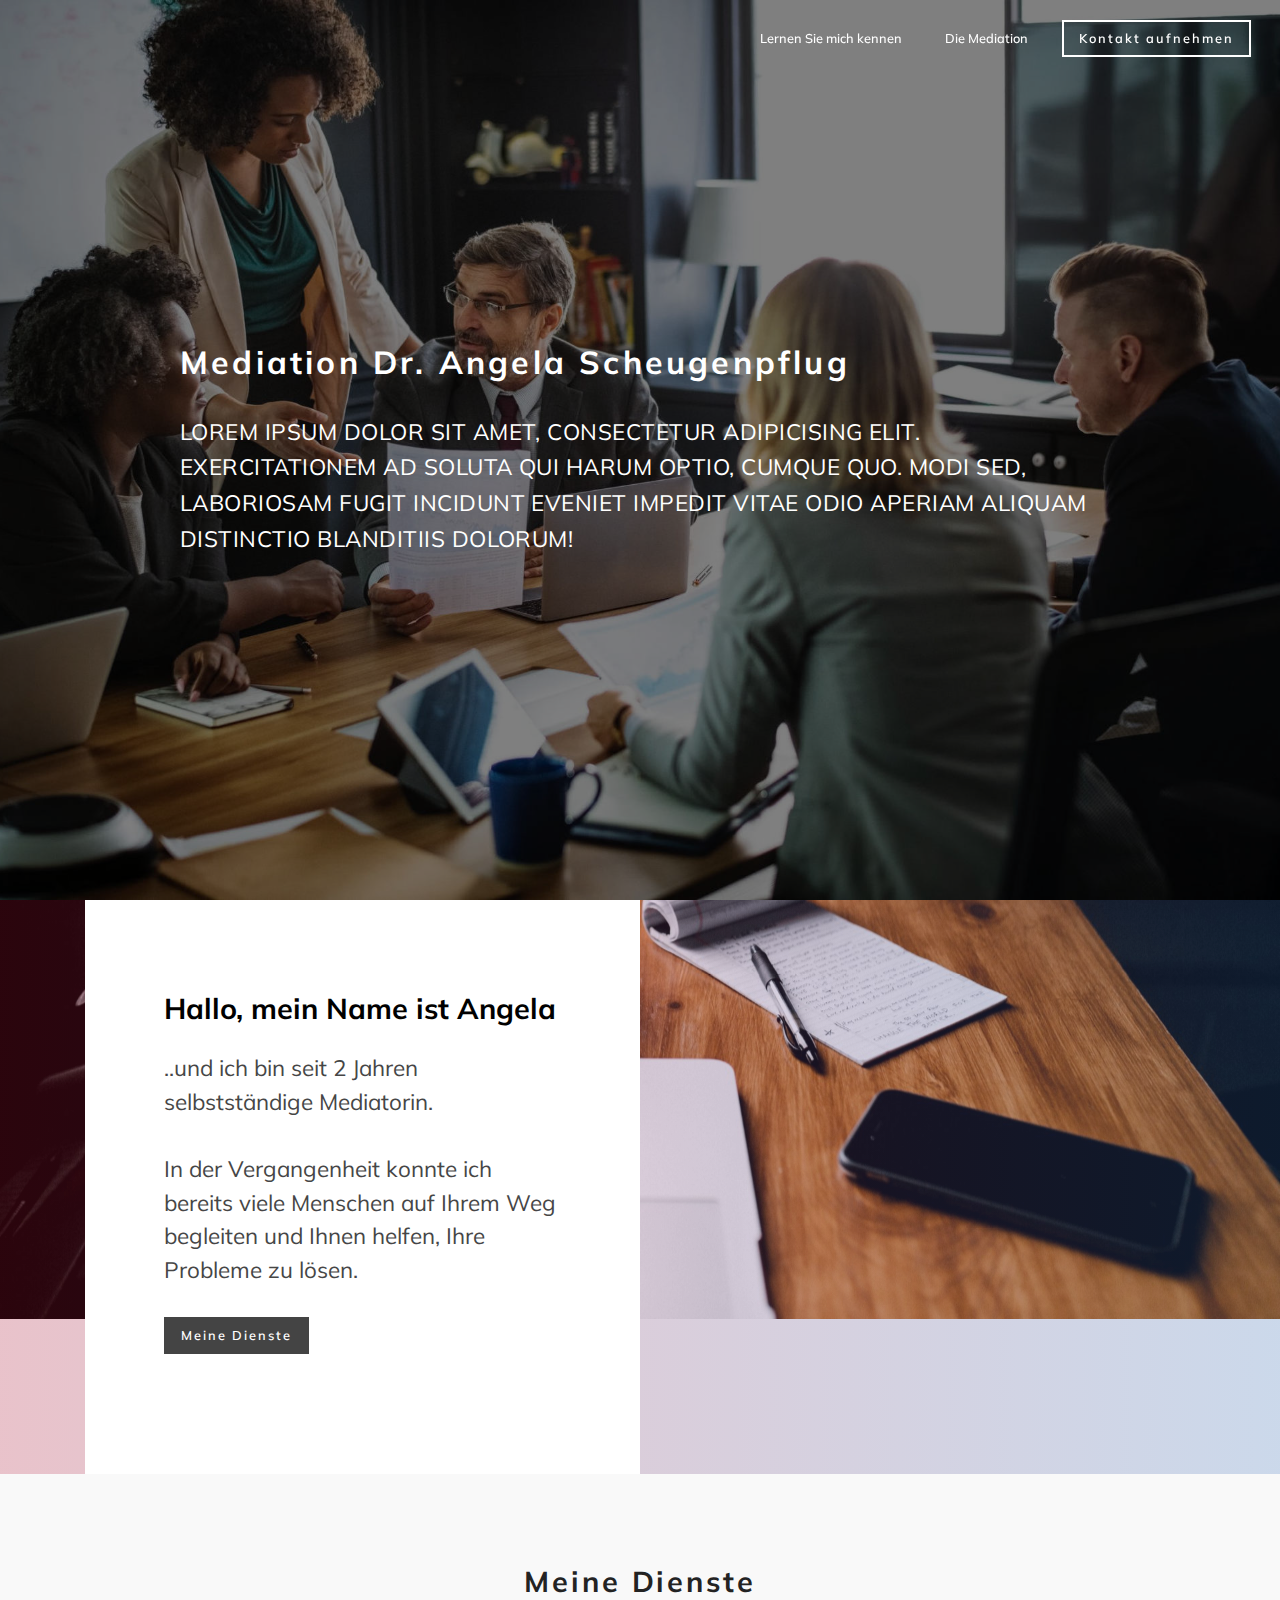
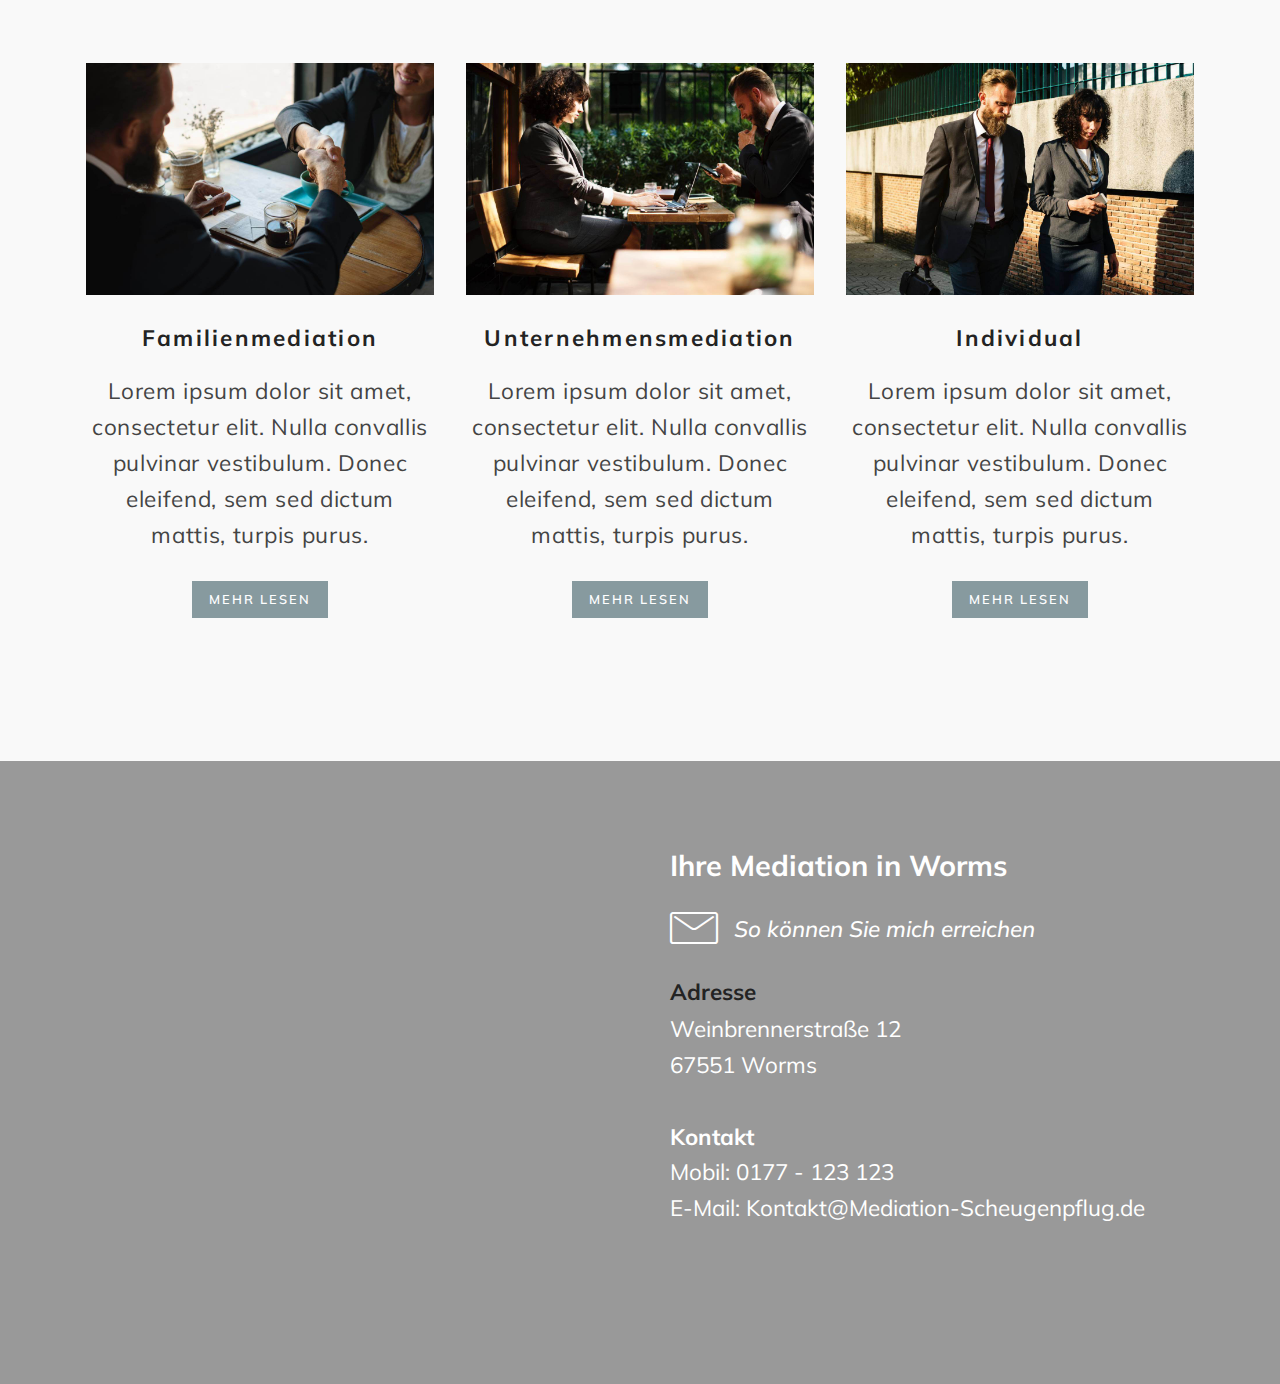
==== index.html @ c0fac99f "create github pages" ====
<!DOCTYPE html>
<html >
<head>
  <!-- Site made with Mobirise Website Builder v4.7.6, https://mobirise.com -->
  <meta charset="UTF-8">
  <meta http-equiv="X-UA-Compatible" content="IE=edge">
  <meta name="generator" content="Mobirise v4.7.6, mobirise.com">
  <meta name="viewport" content="width=device-width, initial-scale=1, minimum-scale=1">
  <link rel="shortcut icon" href="assets/images/logo3.png" type="image/x-icon">
  <meta name="description" content="">
  <title>Home</title>
  <link rel="stylesheet" href="assets/web/assets/mobirise-icons/mobirise-icons.css">
  <link rel="stylesheet" href="assets/tether/tether.min.css">
  <link rel="stylesheet" href="assets/bootstrap/css/bootstrap.min.css">
  <link rel="stylesheet" href="assets/bootstrap/css/bootstrap-grid.min.css">
  <link rel="stylesheet" href="assets/bootstrap/css/bootstrap-reboot.min.css">
  <link rel="stylesheet" href="assets/dropdown/css/style.css">
  <link rel="stylesheet" href="assets/theme/css/style.css">
  <link rel="stylesheet" href="assets/mobirise/css/mbr-additional.css" type="text/css">
  
  
  
</head>
<body>
  <section class="menu cid-rqho1bOMmb" once="menu" id="menu3-5">

    

    <nav class="navbar navbar-dropdown navbar-fixed-top navbar-expand-lg">
        <div class="navbar-brand">
            
            
        </div>
        <button class="navbar-toggler" type="button" data-toggle="collapse" data-target="#navbarSupportedContent" aria-controls="navbarNavAltMarkup" aria-expanded="false" aria-label="Toggle navigation">
            <div class="hamburger">
                <span></span>
                <span></span>
                <span></span>
                <span></span>
            </div>
        </button>
      <div class="collapse navbar-collapse" id="navbarSupportedContent">
            <ul class="navbar-nav nav-dropdown navbar-nav-top-padding" data-app-modern-menu="true"><li class="nav-item">
                    <a class="nav-link link text-white display-4" href="https://mobirise.com">Lernen Sie mich kennen</a>
                </li>
                <li class="nav-item">
                    <a class="nav-link link text-white display-4" href="https://mobirise.com">Die Mediation</a>
                </li></ul>
            
            <div class="navbar-buttons mbr-section-btn"><a class="btn btn-md btn-white-outline display-4" href="https://mobirise.com">Kontakt aufnehmen</a></div>
      </div>
    </nav>
</section>

<section class="header4 cid-rqhodwtAsy mbr-fullscreen" id="header4-6">

    

    <div class="mbr-overlay" style="opacity: 0.5; background-color: rgb(0, 0, 0);">
    </div>

    <div class="container align-center">
        <div class="row justify-content-md-center">
            <div class="mbr-white col-md-10">
                
                
                <h1 class="mbr-section-title align-center mbr-white my-4 mbr-bold mbr-fonts-style display-5">Mediation Dr. Angela Scheugenpflug</h1>
                <p class="mbr-text align-center py-2 mbr-fonts-style display-7">
                        LOREM IPSUM DOLOR SIT AMET, CONSECTETUR ADIPICISING ELIT. EXERCITATIONEM AD SOLUTA QUI HARUM OPTIO, CUMQUE QUO. MODI SED, LABORIOSAM FUGIT INCIDUNT EVENIET IMPEDIT VITAE ODIO APERIAM ALIQUAM DISTINCTIO BLANDITIIS DOLORUM!
                </p>
                
            </div>
        </div>
    </div>
    
</section>

<section class="features11 cid-rqhz1Xwiva mbr-parallax-background" id="features11-k">

    

    <div class="mbr-overlay" style="opacity: 0.2;">
    </div>

    <div class="container">
        <div class="text-content">
            <div class="media-container-row ">
                <div class="col-md-12 mb-4">
                    
                    <h3 class="mbr-section-subtitle mbr-fonts-style mb-4 display-2"><strong>
                        Hallo, mein Name ist Angela</strong></h3>
                    <p class="mb-4 mbr-fonts-style display-7">..und ich bin seit 2 Jahren selbstständige Mediatorin. <br><br>In der Vergangenheit konnte ich bereits viele Menschen auf Ihrem Weg begleiten und Ihnen helfen, Ihre Probleme zu lösen.</p>
                    <div class="mbr-section-btn"><a class="btn btn-md btn-primary btn-bgr display-4" href="https://mobirise.com">Meine Dienste</a></div>
                </div>
            </div>
        </div>
    </div>
</section>

<section class="features3 cid-rqisFof0Mt" id="features3-r">

    

    
    <div class="container">
        <h2 class="mbr-section-title pb-3 mbr-bold mbr-fonts-style align-center display-2">
            Meine Dienste</h2>
        <div class="row row-content justify-content-center">
            <div class="card p-3 col-12 col-md-6 col-lg-4">
                <div class="card-wrapper">
                    <div class="card-img">
                        <img src="assets/images/01.jpg" title="">
                    </div>
                    <div class="card-box">
                        <h4 class="card-title mbr-fonts-style mbr-bold display-7">
                            Familienmediation</h4>
                        <p class="mbr-text mbr-fonts-style display-7">
                            Lorem ipsum dolor sit amet, consectetur elit. Nulla convallis pulvinar vestibulum. Donec eleifend, sem sed dictum mattis, turpis purus. 
                        </p>
                          
                    </div>
                    <div class="mbr-section-btn">
                         <a href="https://mobirise.com" class="btn btn-warning display-4">MEHR LESEN</a>
                    </div>  
                </div>
            </div>
        
            <div class="card p-3 col-12 col-md-6 col-lg-4">
                <div class="card-wrapper">
                    <div class="card-img">
                        <img src="assets/images/02.jpg" title="">
                    </div>
                    <div class="card-box">
                        <h4 class="card-title mbr-fonts-style mbr-bold display-7">
                           Unternehmensmediation</h4>
                        <p class="mbr-text mbr-fonts-style display-7">
                            Lorem ipsum dolor sit amet, consectetur elit. Nulla convallis pulvinar vestibulum. Donec eleifend, sem sed dictum mattis, turpis purus.
                        </p>
                    </div>
                    <div class="mbr-section-btn">
                         <a href="https://mobirise.com" class="btn btn-warning display-4">MEHR LESEN</a>
                    </div>  
                </div>
            </div>
        
            <div class="card p-3 col-12 col-md-6 col-lg-4">
                <div class="card-wrapper">
                    <div class="card-img">
                        <img src="assets/images/03.jpg" title="">
                    </div>
                    <div class="card-box">
                        <h4 class="card-title mbr-fonts-style mbr-bold display-7">Individual</h4>
                        <p class="mbr-text mbr-fonts-style display-7">
                            Lorem ipsum dolor sit amet, consectetur elit. Nulla convallis pulvinar vestibulum. Donec eleifend, sem sed dictum mattis, turpis purus.
                        </p>
                          
                    </div>
                    <div class="mbr-section-btn">
                        <a href="https://mobirise.com" class="btn btn-warning display-4">MEHR LESEN</a>
                    </div>  
                </div>
            </div>
        
            
            
        
            
        </div>
    </div>
</section>

<section class="mbr-section form4 cid-rqhogeJaZD mbr-parallax-background" id="form4-7">

    

    <div class="mbr-overlay" style="opacity: 0.5; background-color: rgb(68, 68, 68);">
    </div>
    <div class="container">
        <div class="row">
            <div class="col-md-6">
                <div class="google-map"><iframe frameborder="0" style="border:0" src="https://www.google.com/maps/embed/v1/place?key=AIzaSyA0Dx_boXQiwvdz8sJHoYeZNVTdoWONYkU&amp;q=place_id:ChIJURsWJrYulkcRidh7ITtZvwE" allowfullscreen=""></iframe></div>
            </div>
            <div class="col-md-6">
                <h2 class="pb-3 align-left mbr-fonts-style display-2"><strong>
                    Ihre Mediation in Worms</strong></h2>
                <div>
                    <div class="icon-block pb-3">
                        <span class="icon-block__icon">
                            <span class="mbr-iconfont mbri-letter" style="color: rgb(255, 255, 255);"></span>
                        </span>
                        <h4 class="icon-block__title align-left mbr-fonts-style display-7">
                            So können Sie mich erreichen</h4>
                    </div>
                    <div class="icon-contacts pb-3">
                        <h5 class="align-left mbr-fonts-style display-7"><strong>Adresse</strong></h5>
                        <p class="mbr-text align-left mbr-fonts-style display-7">Weinbrennerstraße 12<br>67551 Worms<br><br><font color="#ffffff"><strong>Kontakt</strong></font><br>Mobil: 0177 - 123 123<br>E-Mail: Kontakt@Mediation-Scheugenpflug.de<br><br></p>
                    </div>
                </div>
                
            </div>
        </div>
    </div>
</section>


  <script src="assets/web/assets/jquery/jquery.min.js"></script>
  <script src="assets/popper/popper.min.js"></script>
  <script src="assets/tether/tether.min.js"></script>
  <script src="assets/bootstrap/js/bootstrap.min.js"></script>
  <script src="assets/smoothscroll/smooth-scroll.js"></script>
  <script src="assets/dropdown/js/script.min.js"></script>
  <script src="assets/touchswipe/jquery.touch-swipe.min.js"></script>
  <script src="assets/playervimeo/vimeo_player.js"></script>
  <script src="assets/parallax/jarallax.min.js"></script>
  <script src="assets/theme/js/script.js"></script>
  <script src="assets/formoid/formoid.min.js"></script>
  
  
</body>
</html>
---- assets/web/assets/mobirise-icons/mobirise-icons.css ----
@font-face {
  font-family: 'MobiriseIcons';
  src:  url('mobirise-icons.eot?spat4u');
  src:  url('mobirise-icons.eot?spat4u#iefix') format('embedded-opentype'),
    url('mobirise-icons.ttf?spat4u') format('truetype'),
    url('mobirise-icons.woff?spat4u') format('woff'),
    url('mobirise-icons.svg?spat4u#MobiriseIcons') format('svg');
  font-weight: normal;
  font-style: normal;
}

[class^="mbri-"], [class*=" mbri-"] {
  /* use !important to prevent issues with browser extensions that change fonts */
  font-family: MobiriseIcons !important;
  speak: none;
  font-style: normal;
  font-weight: normal;
  font-variant: normal;
  text-transform: none;
  line-height: 1;

  /* Better Font Rendering =========== */
  -webkit-font-smoothing: antialiased;
  -moz-osx-font-smoothing: grayscale;
}

.mbri-add-submenu:before {
  content: "\e900";
}
.mbri-alert:before {
  content: "\e901";
}
.mbri-align-center:before {
  content: "\e902";
}
.mbri-align-justify:before {
  content: "\e903";
}
.mbri-align-left:before {
  content: "\e904";
}
.mbri-align-right:before {
  content: "\e905";
}
.mbri-android:before {
  content: "\e906";
}
.mbri-apple:before {
  content: "\e907";
}
.mbri-arrow-down:before {
  content: "\e908";
}
.mbri-arrow-next:before {
  content: "\e909";
}
.mbri-arrow-prev:before {
  content: "\e90a";
}
.mbri-arrow-up:before {
  content: "\e90b";
}
.mbri-bold:before {
  content: "\e90c";
}
.mbri-bookmark:before {
  content: "\e90d";
}
.mbri-bootstrap:before {
  content: "\e90e";
}
.mbri-briefcase:before {
  content: "\e90f";
}
.mbri-browse:before {
  content: "\e910";
}
.mbri-bulleted-list:before {
  content: "\e911";
}
.mbri-calendar:before {
  content: "\e912";
}
.mbri-camera:before {
  content: "\e913";
}
.mbri-cart-add:before {
  content: "\e914";
}
.mbri-cart-full:before {
  content: "\e915";
}
.mbri-cash:before {
  content: "\e916";
}
.mbri-change-style:before {
  content: "\e917";
}
.mbri-chat:before {
  content: "\e918";
}
.mbri-clock:before {
  content: "\e919";
}
.mbri-close:before {
  content: "\e91a";
}
.mbri-cloud:before {
  content: "\e91b";
}
.mbri-code:before {
  content: "\e91c";
}
.mbri-contact-form:before {
  content: "\e91d";
}
.mbri-credit-card:before {
  content: "\e91e";
}
.mbri-cursor-click:before {
  content: "\e91f";
}
.mbri-cust-feedback:before {
  content: "\e920";
}
.mbri-database:before {
  content: "\e921";
}
.mbri-delivery:before {
  content: "\e922";
}
.mbri-desktop:before {
  content: "\e923";
}
.mbri-devices:before {
  content: "\e924";
}
.mbri-down:before {
  content: "\e925";
}
.mbri-download:before {
  content: "\e989";
}
.mbri-drag-n-drop:before {
  content: "\e927";
}
.mbri-drag-n-drop2:before {
  content: "\e928";
}
.mbri-edit:before {
  content: "\e929";
}
.mbri-edit2:before {
  content: "\e92a";
}
.mbri-error:before {
  content: "\e92b";
}
.mbri-extension:before {
  content: "\e92c";
}
.mbri-features:before {
  content: "\e92d";
}
.mbri-file:before {
  content: "\e92e";
}
.mbri-flag:before {
  content: "\e92f";
}
.mbri-folder:before {
  content: "\e930";
}
.mbri-gift:before {
  content: "\e931";
}
.mbri-github:before {
  content: "\e932";
}
.mbri-globe:before {
  content: "\e933";
}
.mbri-globe-2:before {
  content: "\e934";
}
.mbri-growing-chart:before {
  content: "\e935";
}
.mbri-hearth:before {
  content: "\e936";
}
.mbri-help:before {
  content: "\e937";
}
.mbri-home:before {
  content: "\e938";
}
.mbri-hot-cup:before {
  content: "\e939";
}
.mbri-idea:before {
  content: "\e93a";
}
.mbri-image-gallery:before {
  content: "\e93b";
}
.mbri-image-slider:before {
  content: "\e93c";
}
.mbri-info:before {
  content: "\e93d";
}
.mbri-italic:before {
  content: "\e93e";
}
.mbri-key:before {
  content: "\e93f";
}
.mbri-laptop:before {
  content: "\e940";
}
.mbri-layers:before {
  content: "\e941";
}
.mbri-left-right:before {
  content: "\e942";
}
.mbri-left:before {
  content: "\e943";
}
.mbri-letter:before {
  content: "\e944";
}
.mbri-like:before {
  content: "\e945";
}
.mbri-link:before {
  content: "\e946";
}
.mbri-lock:before {
  content: "\e947";
}
.mbri-login:before {
  content: "\e948";
}
.mbri-logout:before {
  content: "\e949";
}
.mbri-magic-stick:before {
  content: "\e94a";
}
.mbri-map-pin:before {
  content: "\e94b";
}
.mbri-menu:before {
  content: "\e94c";
}
.mbri-mobile:before {
  content: "\e94d";
}
.mbri-mobile2:before {
  content: "\e94e";
}
.mbri-mobirise:before {
  content: "\e94f";
}
.mbri-more-horizontal:before {
  content: "\e950";
}
.mbri-more-vertical:before {
  content: "\e951";
}
.mbri-music:before {
  content: "\e952";
}
.mbri-new-file:before {
  content: "\e953";
}
.mbri-numbered-list:before {
  content: "\e954";
}
.mbri-opened-folder:before {
  content: "\e955";
}
.mbri-pages:before {
  content: "\e956";
}
.mbri-paper-plane:before {
  content: "\e957";
}
.mbri-paperclip:before {
  content: "\e958";
}
.mbri-photo:before {
  content: "\e959";
}
.mbri-photos:before {
  content: "\e95a";
}
.mbri-pin:before {
  content: "\e95b";
}
.mbri-play:before {
  content: "\e95c";
}
.mbri-plus:before {
  content: "\e95d";
}
.mbri-preview:before {
  content: "\e95e";
}
.mbri-print:before {
  content: "\e95f";
}
.mbri-protect:before {
  content: "\e960";
}
.mbri-question:before {
  content: "\e961";
}
.mbri-quote-left:before {
  content: "\e962";
}
.mbri-quote-right:before {
  content: "\e963";
}
.mbri-refresh:before {
  content: "\e964";
}
.mbri-responsive:before {
  content: "\e965";
}
.mbri-right:before {
  content: "\e966";
}
.mbri-rocket:before {
  content: "\e967";
}
.mbri-sad-face:before {
  content: "\e968";
}
.mbri-sale:before {
  content: "\e969";
}
.mbri-save:before {
  content: "\e96a";
}
.mbri-search:before {
  content: "\e96b";
}
.mbri-setting:before {
  content: "\e96c";
}
.mbri-setting2:before {
  content: "\e96d";
}
.mbri-setting3:before {
  content: "\e96e";
}
.mbri-share:before {
  content: "\e96f";
}
.mbri-shopping-bag:before {
  content: "\e970";
}
.mbri-shopping-basket:before {
  content: "\e971";
}
.mbri-shopping-cart:before {
  content: "\e972";
}
.mbri-sites:before {
  content: "\e973";
}
.mbri-smile-face:before {
  content: "\e974";
}
.mbri-speed:before {
  content: "\e975";
}
.mbri-star:before {
  content: "\e976";
}
.mbri-success:before {
  content: "\e977";
}
.mbri-sun:before {
  content: "\e978";
}
.mbri-sun2:before {
  content: "\e979";
}
.mbri-tablet:before {
  content: "\e97a";
}
.mbri-tablet-vertical:before {
  content: "\e97b";
}
.mbri-target:before {
  content: "\e97c";
}
.mbri-timer:before {
  content: "\e97d";
}
.mbri-to-ftp:before {
  content: "\e97e";
}
.mbri-to-local-drive:before {
  content: "\e97f";
}
.mbri-touch-swipe:before {
  content: "\e980";
}
.mbri-touch:before {
  content: "\e981";
}
.mbri-trash:before {
  content: "\e982";
}
.mbri-underline:before {
  content: "\e983";
}
.mbri-unlink:before {
  content: "\e984";
}
.mbri-unlock:before {
  content: "\e985";
}
.mbri-up-down:before {
  content: "\e986";
}
.mbri-up:before {
  content: "\e987";
}
.mbri-update:before {
  content: "\e988";
}
.mbri-upload:before {
 content: "\e926"; 
}
.mbri-user:before {
  content: "\e98a";
}
.mbri-user2:before {
  content: "\e98b";
}
.mbri-users:before {
  content: "\e98c";
}
.mbri-video:before {
  content: "\e98d";
}
.mbri-video-play:before {
  content: "\e98e";
}
.mbri-watch:before {
  content: "\e98f";
}
.mbri-website-theme:before {
  content: "\e990";
}
.mbri-wifi:before {
  content: "\e991";
}
.mbri-windows:before {
  content: "\e992";
}
.mbri-zoom-out:before {
  content: "\e993";
}
.mbri-redo:before {
  content: "\e994";
}
.mbri-undo:before {
  content: "\e995";
}
---- assets/dropdown/css/style.css ----
.navbar-dropdown {
  left: 0;
  padding: 0;
  position: absolute;
  right: 0;
  top: 0;
  transition: all 0.45s ease;
  z-index: 1030;
  background: #282828; }
  .navbar-dropdown .navbar-logo {
    margin-right: 0.8rem;
    transition: margin 0.3s ease-in-out;
    vertical-align: middle; }
    .navbar-dropdown .navbar-logo img {
      height: 3.125rem;
      transition: all 0.3s ease-in-out; }
    .navbar-dropdown .navbar-logo.mbr-iconfont {
      font-size: 3.125rem;
      line-height: 3.125rem; }
  .navbar-dropdown .navbar-caption {
    font-weight: 700;
    white-space: normal;
    vertical-align: -4px;
    line-height: 3.125rem !important; }
    .navbar-dropdown .navbar-caption, .navbar-dropdown .navbar-caption:hover {
      color: inherit;
      text-decoration: none; }
  .navbar-dropdown .mbr-iconfont + .navbar-caption {
    vertical-align: -1px; }
  .navbar-dropdown.navbar-fixed-top {
    position: fixed; }
  .navbar-dropdown .navbar-brand span {
    vertical-align: -4px; }
  .navbar-dropdown.bg-color.transparent {
    background: none; }
  .navbar-dropdown.navbar-short .navbar-brand {
    padding: 0.625rem 0; }
    .navbar-dropdown.navbar-short .navbar-brand span {
      vertical-align: -1px; }
  .navbar-dropdown.navbar-short .navbar-caption {
    line-height: 2.375rem !important;
    vertical-align: -2px; }
  .navbar-dropdown.navbar-short .navbar-logo {
    margin-right: 0.5rem; }
    .navbar-dropdown.navbar-short .navbar-logo img {
      height: 2.375rem; }
    .navbar-dropdown.navbar-short .navbar-logo.mbr-iconfont {
      font-size: 2.375rem;
      line-height: 2.375rem; }
  .navbar-dropdown.navbar-short .mbr-table-cell {
    height: 3.625rem; }
  .navbar-dropdown .navbar-close {
    left: 0.6875rem;
    position: fixed;
    top: 0.75rem;
    z-index: 1000; }
  .navbar-dropdown .hamburger-icon {
    content: "";
    display: inline-block;
    vertical-align: middle;
    width: 16px;
    -webkit-box-shadow: 0 -6px 0 1px #282828,0 0 0 1px #282828,0 6px 0 1px #282828;
    -moz-box-shadow: 0 -6px 0 1px #282828,0 0 0 1px #282828,0 6px 0 1px #282828;
    box-shadow: 0 -6px 0 1px #282828,0 0 0 1px #282828,0 6px 0 1px #282828; }

.dropdown-menu .dropdown-toggle[data-toggle="dropdown-submenu"]::after {
  border-bottom: 0.35em solid transparent;
  border-left: 0.35em solid;
  border-right: 0;
  border-top: 0.35em solid transparent;
  margin-left: 0.3rem; }

.dropdown-menu .dropdown-item:focus {
  outline: 0; }

.nav-dropdown {
  font-size: 0.75rem;
  font-weight: 500;
  height: auto !important; }
  .nav-dropdown .nav-btn {
    padding-left: 1rem; }
  .nav-dropdown .link {
    margin: .667em 1.667em;
    font-weight: 500;
    padding: 0;
    transition: color .2s ease-in-out; }
    .nav-dropdown .link.dropdown-toggle {
      margin-right: 2.583em; }
      .nav-dropdown .link.dropdown-toggle::after {
        margin-left: .25rem;
        border-top: 0.35em solid;
        border-right: 0.35em solid transparent;
        border-left: 0.35em solid transparent;
        border-bottom: 0; }
      .nav-dropdown .link.dropdown-toggle[aria-expanded="true"] {
        margin: 0;
        padding: 0.667em 3.263em  0.667em 1.667em; }
  .nav-dropdown .link::after,
  .nav-dropdown .dropdown-item::after {
    color: inherit; }
  .nav-dropdown .btn {
    font-size: 0.75rem;
    font-weight: 700;
    letter-spacing: 0;
    margin-bottom: 0;
    padding-left: 1.25rem;
    padding-right: 1.25rem; }
  .nav-dropdown .dropdown-menu {
    border-radius: 0;
    border: 0;
    left: 0;
    margin: 0;
    padding-bottom: 1.25rem;
    padding-top: 1.25rem;
    position: relative; }
  .nav-dropdown .dropdown-submenu {
    margin-left: 0.125rem;
    top: 0; }
  .nav-dropdown .dropdown-item {
    font-weight: 500;
    line-height: 2;
    padding: 0.3846em 4.615em 0.3846em 1.5385em;
    position: relative;
    transition: color .2s ease-in-out, background-color .2s ease-in-out; }
    .nav-dropdown .dropdown-item::after {
      margin-top: -0.3077em;
      position: absolute;
      right: 1.1538em;
      top: 50%; }
    .nav-dropdown .dropdown-item:focus, .nav-dropdown .dropdown-item:hover {
      background: none; }

@media (max-width: 767px) {
  .nav-dropdown.navbar-toggleable-sm {
    bottom: 0;
    display: none;
    left: 0;
    overflow-x: hidden;
    position: fixed;
    top: 0;
    transform: translateX(-100%);
    -ms-transform: translateX(-100%);
    -webkit-transform: translateX(-100%);
    width: 18.75rem;
    z-index: 999; } }
.nav-dropdown.navbar-toggleable-xl {
  bottom: 0;
  display: none;
  left: 0;
  overflow-x: hidden;
  position: fixed;
  top: 0;
  transform: translateX(-100%);
  -ms-transform: translateX(-100%);
  -webkit-transform: translateX(-100%);
  width: 18.75rem;
  z-index: 999; }

.nav-dropdown-sm {
  display: block !important;
  overflow-x: hidden;
  overflow: auto;
  padding-top: 3.875rem; }
  .nav-dropdown-sm::after {
    content: "";
    display: block;
    height: 3rem;
    width: 100%; }
  .nav-dropdown-sm.collapse.in ~ .navbar-close {
    display: block !important; }
  .nav-dropdown-sm.collapsing, .nav-dropdown-sm.collapse.in {
    transform: translateX(0);
    -ms-transform: translateX(0);
    -webkit-transform: translateX(0);
    transition: all 0.25s ease-out;
    -webkit-transition: all 0.25s ease-out;
    background: #282828; }
  .nav-dropdown-sm.collapsing[aria-expanded="false"] {
    transform: translateX(-100%);
    -ms-transform: translateX(-100%);
    -webkit-transform: translateX(-100%); }
  .nav-dropdown-sm .nav-item {
    display: block;
    margin-left: 0 !important;
    padding-left: 0; }
  .nav-dropdown-sm .link,
  .nav-dropdown-sm .dropdown-item {
    border-top: 1px dotted rgba(255, 255, 255, 0.1);
    font-size: 0.8125rem;
    line-height: 1.6;
    margin: 0 !important;
    padding: 0.875rem 2.4rem 0.875rem 1.5625rem !important;
    position: relative;
    white-space: normal; }
    .nav-dropdown-sm .link:focus, .nav-dropdown-sm .link:hover,
    .nav-dropdown-sm .dropdown-item:focus,
    .nav-dropdown-sm .dropdown-item:hover {
      background: rgba(0, 0, 0, 0.2) !important;
      color: #c0a375; }
  .nav-dropdown-sm .nav-btn {
    position: relative;
    padding: 1.5625rem 1.5625rem 0 1.5625rem; }
    .nav-dropdown-sm .nav-btn::before {
      border-top: 1px dotted rgba(255, 255, 255, 0.1);
      content: "";
      left: 0;
      position: absolute;
      top: 0;
      width: 100%; }
    .nav-dropdown-sm .nav-btn + .nav-btn {
      padding-top: 0.625rem; }
      .nav-dropdown-sm .nav-btn + .nav-btn::before {
        display: none; }
  .nav-dropdown-sm .btn {
    padding: 0.625rem 0; }
  .nav-dropdown-sm .dropdown-toggle[data-toggle="dropdown-submenu"]::after {
    margin-left: .25rem;
    border-top: 0.35em solid;
    border-right: 0.35em solid transparent;
    border-left: 0.35em solid transparent;
    border-bottom: 0; }
  .nav-dropdown-sm .dropdown-toggle[data-toggle="dropdown-submenu"][aria-expanded="true"]::after {
    border-top: 0;
    border-right: 0.35em solid transparent;
    border-left: 0.35em solid transparent;
    border-bottom: 0.35em solid; }
  .nav-dropdown-sm .dropdown-menu {
    margin: 0;
    padding: 0;
    position: relative;
    top: 0;
    left: 0;
    width: 100%;
    border: 0;
    float: none;
    border-radius: 0;
    background: none; }
  .nav-dropdown-sm .dropdown-submenu {
    left: 100%;
    margin-left: 0.125rem;
    margin-top: -1.25rem;
    top: 0; }

.navbar-toggleable-sm .nav-dropdown .dropdown-menu {
  position: absolute; }

.navbar-toggleable-sm .nav-dropdown .dropdown-submenu {
  left: 100%;
  margin-left: 0.125rem;
  margin-top: -1.25rem;
  top: 0; }

.navbar-toggleable-sm.opened .nav-dropdown .dropdown-menu {
  position: relative; }

.navbar-toggleable-sm.opened .nav-dropdown .dropdown-submenu {
  left: 0;
  margin-left: 00rem;
  margin-top: 0rem;
  top: 0; }

.is-builder .nav-dropdown.collapsing {
  transition: none !important; }

/*# sourceMappingURL=style.css.map */
---- assets/theme/css/style.css ----
.engine {
	position: absolute;
	text-indent: -2400px;
	text-align: center;
	padding: 0;
	top: 0;
	left: -2400px;
}/*!
 * Mobirise v4 theme (https://mobirise.com/)
 * Copyright 2017 Mobirise
 */
section {
  background-color: #eeeeee; }

section,
.container,
.container-fluid {
  position: relative;
  word-wrap: break-word; }

a.mbr-iconfont:hover {
  text-decoration: none; }

.article .lead p, .article .lead ul, .article .lead ol, .article .lead pre, .article .lead blockquote {
  margin-bottom: 0; }

a {
  font-style: normal;
  font-weight: 400;
  cursor: pointer; }
  a, a:hover {
    text-decoration: none; }

figure {
  margin-bottom: 0; }

body {
  color: #232323; }

h1, h2, h3, h4, h5, h6,
.h1, .h2, .h3, .h4, .h5, .h6,
.display-1, .display-2, .display-3, .display-4 {
  line-height: 1;
  word-break: break-word;
  word-wrap: break-word; }

b, strong {
  font-weight: bold; }

blockquote {
  padding: 10px 0 10px 20px;
  position: relative;
  border-left: 2px solid;
  border-color: #ff3366; }

input:-webkit-autofill, input:-webkit-autofill:hover, input:-webkit-autofill:focus, input:-webkit-autofill:active {
  transition-delay: 9999s;
  transition-property: background-color, color; }

textarea[type="hidden"] {
  display: none; }

body {
  position: relative; }

section {
  background-position: 50% 50%;
  background-repeat: no-repeat;
  background-size: cover; }
  section .mbr-background-video,
  section .mbr-background-video-preview {
    position: absolute;
    bottom: 0;
    left: 0;
    right: 0;
    top: 0; }

.hidden {
  visibility: hidden; }

.mbr-z-index20 {
  z-index: 20; }

/*! Base colors */
.mbr-white {
  color: #ffffff; }

.mbr-black {
  color: #000000; }

.mbr-bg-white {
  background-color: #ffffff; }

.mbr-bg-black {
  background-color: #000000; }

/*! Text-aligns */
.align-left {
  text-align: left; }

.align-center {
  text-align: center; }

.align-right {
  text-align: right; }

@media (max-width: 767px) {
  .align-left, .align-center, .align-right, .mbr-section-btn, .mbr-section-title {
    text-align: center; } }
/*! Font-weight  */
.mbr-light {
  font-weight: 300; }

.mbr-regular {
  font-weight: 400; }

.mbr-semibold {
  font-weight: 500; }

.mbr-bold {
  font-weight: 700; }

/*! Media  */
.media-size-item {
  -webkit-flex: 1 1 auto;
  -moz-flex: 1 1 auto;
  -ms-flex: 1 1 auto;
  -o-flex: 1 1 auto;
  flex: 1 1 auto; }

.media-content {
  -webkit-flex-basis: 100%;
  flex-basis: 100%; }

.media-container-row {
  display: -ms-flexbox;
  display: -webkit-flex;
  display: flex;
  -webkit-flex-direction: row;
  -ms-flex-direction: row;
  flex-direction: row;
  -webkit-flex-wrap: wrap;
  -ms-flex-wrap: wrap;
  flex-wrap: wrap;
  -webkit-justify-content: center;
  -ms-flex-pack: center;
  justify-content: center;
  -webkit-align-content: center;
  -ms-flex-line-pack: center;
  align-content: center;
  -webkit-align-items: start;
  -ms-flex-align: start;
  align-items: start; }
  .media-container-row .media-size-item {
    width: 400px; }

.media-container-column {
  display: -ms-flexbox;
  display: -webkit-flex;
  display: flex;
  -webkit-flex-direction: column;
  -ms-flex-direction: column;
  flex-direction: column;
  -webkit-flex-wrap: wrap;
  -ms-flex-wrap: wrap;
  flex-wrap: wrap;
  -webkit-justify-content: center;
  -ms-flex-pack: center;
  justify-content: center;
  -webkit-align-content: center;
  -ms-flex-line-pack: center;
  align-content: center;
  -webkit-align-items: stretch;
  -ms-flex-align: stretch;
  align-items: stretch; }
  .media-container-column > * {
    width: 100%; }

@media (min-width: 992px) {
  .media-container-row {
    -webkit-flex-wrap: nowrap;
    -ms-flex-wrap: nowrap;
    flex-wrap: nowrap; } }
figure {
  overflow: hidden; }

figure[mbr-media-size] {
  transition: width 0.1s; }

.mbr-figure img, .mbr-figure iframe {
  display: block;
  width: 100%; }

.card {
  background-color: transparent;
  border: none; }

.card-img {
  text-align: center;
  flex-shrink: 0; }

.media {
  max-width: 100%;
  margin: 0 auto; }

.mbr-figure {
  -ms-flex-item-align: center;
  -ms-grid-row-align: center;
  -webkit-align-self: center;
  align-self: center; }

.media-container > div {
  max-width: 100%; }

.mbr-figure img, .card-img img {
  width: 100%; }

@media (max-width: 991px) {
  .media-size-item {
    width: auto !important; }

  .media {
    width: auto; }

  .mbr-figure {
    width: 100% !important; } }
/*! Buttons */
.mbr-section-btn {
  margin-left: -.25rem;
  margin-right: -.25rem;
  font-size: 0; }

nav .mbr-section-btn {
  margin-left: 0rem;
  margin-right: 0rem; }

/*! Btn icon margin */
.btn .mbr-iconfont, .btn.btn-sm .mbr-iconfont {
  cursor: pointer;
  margin-right: 0.5rem; }

.btn.btn-md .mbr-iconfont, .btn.btn-md .mbr-iconfont {
  margin-right: 0.8rem; }

.mbr-regular {
  font-weight: 400; }

.mbr-semibold {
  font-weight: 500; }

.mbr-bold {
  font-weight: 700; }

[type="submit"] {
  -webkit-appearance: none; }

/*! Full-screen */
.mbr-fullscreen .mbr-overlay {
  min-height: 100vh; }

.mbr-fullscreen {
  display: flex;
  display: -webkit-flex;
  display: -moz-flex;
  display: -ms-flex;
  display: -o-flex;
  align-items: center;
  -webkit-align-items: center;
  min-height: 100vh;
  padding-top: 3rem;
  padding-bottom: 3rem; }

/*! Map */
.map {
  height: 25rem;
  position: relative; }
  .map iframe {
    width: 100%;
    height: 100%; }

/* Form */
.form-asterisk {
  font-family: initial;
  position: absolute;
  top: -2px;
  font-weight: normal; }

/*! Scroll to top arrow */
.mbr-arrow-up {
  bottom: 25px;
  right: 90px;
  position: fixed;
  text-align: right;
  z-index: 5000;
  color: #ffffff;
  font-size: 32px;
  transform: rotate(180deg);
  -webkit-transform: rotate(180deg); }

.mbr-arrow-up a {
  background: rgba(0, 0, 0, 0.2);
  border-radius: 3px;
  color: #fff;
  display: inline-block;
  height: 60px;
  width: 60px;
  outline-style: none !important;
  position: relative;
  text-decoration: none;
  transition: all .3s ease-in-out;
  cursor: pointer;
  text-align: center; }
  .mbr-arrow-up a:hover {
    background-color: rgba(0, 0, 0, 0.4); }
  .mbr-arrow-up a i {
    line-height: 60px; }

.mbr-arrow-up-icon {
  display: block;
  color: #fff; }

.mbr-arrow-up-icon::before {
  content: "\203a";
  display: inline-block;
  font-family: serif;
  font-size: 32px;
  line-height: 1;
  font-style: normal;
  position: relative;
  top: 6px;
  left: -4px;
  -webkit-transform: rotate(-90deg);
  transform: rotate(-90deg); }

/*! Arrow Down */
.mbr-arrow {
  position: absolute;
  bottom: 45px;
  left: 50%;
  width: 60px;
  height: 60px;
  cursor: pointer;
  background-color: rgba(80, 80, 80, 0.5);
  border-radius: 50%;
  -webkit-transform: translateX(-50%);
  transform: translateX(-50%); }
  .mbr-arrow > a {
    display: inline-block;
    text-decoration: none;
    outline-style: none;
    -webkit-animation: arrowdown 1.7s ease-in-out infinite;
    animation: arrowdown 1.7s ease-in-out infinite; }
    .mbr-arrow > a > i {
      position: absolute;
      top: -2px;
      left: 15px;
      font-size: 2rem; }

@keyframes arrowdown {
  0% {
    transform: translateY(0px);
    -webkit-transform: translateY(0px); }
  50% {
    transform: translateY(-5px);
    -webkit-transform: translateY(-5px); }
  100% {
    transform: translateY(0px);
    -webkit-transform: translateY(0px); } }
@-webkit-keyframes arrowdown {
  0% {
    transform: translateY(0px);
    -webkit-transform: translateY(0px); }
  50% {
    transform: translateY(-5px);
    -webkit-transform: translateY(-5px); }
  100% {
    transform: translateY(0px);
    -webkit-transform: translateY(0px); } }
@media (max-width: 500px) {
  .mbr-arrow-up {
    left: 50%;
    right: auto;
    transform: translateX(-50%) rotate(180deg);
    -webkit-transform: translateX(-50%) rotate(180deg); } }
/*Gradients animation*/
@keyframes gradient-animation {
  from {
    background-position: 0% 100%;
    animation-timing-function: ease-in-out; }
  to {
    background-position: 100% 0%;
    animation-timing-function: ease-in-out; } }
@-webkit-keyframes gradient-animation {
  from {
    background-position: 0% 100%;
    animation-timing-function: ease-in-out; }
  to {
    background-position: 100% 0%;
    animation-timing-function: ease-in-out; } }
.bg-gradient {
  background-size: 200% 200%;
  animation: gradient-animation 5s infinite alternate;
  -webkit-animation: gradient-animation 5s infinite alternate; }

.menu .navbar-brand {
  display: -webkit-flex; }
  .menu .navbar-brand span {
    display: flex;
    display: -webkit-flex; }
  .menu .navbar-brand .navbar-caption-wrap {
    display: -webkit-flex; }
  .menu .navbar-brand .navbar-logo img {
    display: -webkit-flex; }
@media (min-width: 768px) and (max-width: 991px) {
  .menu .navbar-toggleable-sm .navbar-nav {
    display: -webkit-box;
    display: -webkit-flex;
    display: -ms-flexbox; } }
@media (min-width: 992px) {
  .menu .navbar-nav.nav-dropdown {
    display: -webkit-flex; }
  .menu .navbar-toggleable-sm .navbar-collapse {
    display: -webkit-flex !important; } }

/*# sourceMappingURL=style.css.map */
---- assets/mobirise/css/mbr-additional.css ----
@import url(https://fonts.googleapis.com/css?family=Muli:200,200i,300,300i,400,400i,600,600i,700,700i,800,800i,900,900i);





body {
  font-family: Muli;
  font-style: normal;
  line-height: 1.5;
}
.mbr-section-title {
  font-style: normal;
  line-height: 1.2;
}
.mbr-section-subtitle {
  line-height: 1.3;
}
.mbr-text {
  font-style: normal;
  line-height: 1.6;
}
.display-1 {
  font-family: 'Muli', sans-serif;
  font-size: 4rem;
}
.display-1 > .mbr-iconfont {
  font-size: 6.4rem;
}
.display-2 {
  font-family: 'Muli', sans-serif;
  font-size: 1.8rem;
}
.display-2 > .mbr-iconfont {
  font-size: 2.88rem;
}
.display-4 {
  font-family: 'Muli', sans-serif;
  font-size: 0.8rem;
}
.display-4 > .mbr-iconfont {
  font-size: 1.28rem;
}
.display-5 {
  font-family: 'Muli', sans-serif;
  font-size: 2rem;
}
.display-5 > .mbr-iconfont {
  font-size: 3.2rem;
}
.display-7 {
  font-family: 'Muli', sans-serif;
  font-size: 1.4rem;
}
.display-7 > .mbr-iconfont {
  font-size: 2.24rem;
}
/* ---- Fluid typography for mobile devices ---- */
/* 1.4 - font scale ratio ( bootstrap == 1.42857 ) */
/* 100vw - current viewport width */
/* (48 - 20)  48 == 48rem == 768px, 20 == 20rem == 320px(minimal supported viewport) */
/* 0.65 - min scale variable, may vary */
@media (max-width: 768px) {
  .display-1 {
    font-size: 3.2rem;
    font-size: calc( 2.05rem + (4 - 2.05) * ((100vw - 20rem) / (48 - 20)));
    line-height: calc( 1.4 * (2.05rem + (4 - 2.05) * ((100vw - 20rem) / (48 - 20))));
  }
  .display-2 {
    font-size: 1.44rem;
    font-size: calc( 1.28rem + (1.8 - 1.28) * ((100vw - 20rem) / (48 - 20)));
    line-height: calc( 1.4 * (1.28rem + (1.8 - 1.28) * ((100vw - 20rem) / (48 - 20))));
  }
  .display-4 {
    font-size: 0.64rem;
    font-size: calc( 0.93rem + (0.8 - 0.93) * ((100vw - 20rem) / (48 - 20)));
    line-height: calc( 1.4 * (0.93rem + (0.8 - 0.93) * ((100vw - 20rem) / (48 - 20))));
  }
  .display-5 {
    font-size: 1.6rem;
    font-size: calc( 1.35rem + (2 - 1.35) * ((100vw - 20rem) / (48 - 20)));
    line-height: calc( 1.4 * (1.35rem + (2 - 1.35) * ((100vw - 20rem) / (48 - 20))));
  }
}
/* Buttons */
.btn {
  border-radius: 0;
  font-weight: 600;
  border-width: 2px;
  font-style: normal;
  letter-spacing: 2px;
  margin: .4rem .8rem;
  white-space: normal;
  -webkit-transition: all 0.3s ease-in-out;
  -moz-transition: all 0.3s ease-in-out;
  transition: all 0.3s ease-in-out;
  padding: 10px 15px;
  border-radius: 0px;
  display: inline-flex;
  align-items: center;
  justify-content: center;
  word-break: break-word;
}
.btn-sm {
  font-weight: 600;
  letter-spacing: 2px;
  -webkit-transition: all 0.3s ease-in-out;
  -moz-transition: all 0.3s ease-in-out;
  transition: all 0.3s ease-in-out;
  padding: 5px 10px;
  border-radius: 0px;
}
.btn-md {
  font-weight: 600;
  letter-spacing: 2px;
  margin: .4rem .8rem !important;
  -webkit-transition: all 0.3s ease-in-out;
  -moz-transition: all 0.3s ease-in-out;
  transition: all 0.3s ease-in-out;
  padding: 10px 15px;
  border-radius: 0px;
}
.btn-lg {
  font-weight: 600;
  letter-spacing: 2px;
  margin: .4rem .8rem !important;
  -webkit-transition: all 0.3s ease-in-out;
  -moz-transition: all 0.3s ease-in-out;
  transition: all 0.3s ease-in-out;
  padding: 10px 15px;
  border-radius: 0px;
}
.bg-primary {
  background-color: #444444 !important;
}
.bg-success {
  background-color: #0f7699 !important;
}
.bg-info {
  background-color: #82786e !important;
}
.bg-warning {
  background-color: #879a9f !important;
}
.bg-danger {
  background-color: #767676 !important;
}
.btn-primary,
.btn-primary:active,
.btn-primary.active {
  background-color: #444444 !important;
  border-color: #444444 !important;
  color: #ffffff !important;
}
.btn-primary:hover,
.btn-primary:focus,
.btn-primary.focus {
  color: #ffffff !important;
  background-color: #1e1e1e !important;
  border-color: #1e1e1e !important;
}
.btn-primary.disabled,
.btn-primary:disabled {
  color: #ffffff !important;
  background-color: #1e1e1e !important;
  border-color: #1e1e1e !important;
}
.btn-secondary,
.btn-secondary:active,
.btn-secondary.active {
  background-color: #ffa200 !important;
  border-color: #ffa200 !important;
  color: #ffffff !important;
}
.btn-secondary:hover,
.btn-secondary:focus,
.btn-secondary.focus {
  color: #ffffff !important;
  background-color: #b37100 !important;
  border-color: #b37100 !important;
}
.btn-secondary.disabled,
.btn-secondary:disabled {
  color: #ffffff !important;
  background-color: #b37100 !important;
  border-color: #b37100 !important;
}
.btn-info,
.btn-info:active,
.btn-info.active {
  background-color: #82786e !important;
  border-color: #82786e !important;
  color: #ffffff !important;
}
.btn-info:hover,
.btn-info:focus,
.btn-info.focus {
  color: #ffffff !important;
  background-color: #59524b !important;
  border-color: #59524b !important;
}
.btn-info.disabled,
.btn-info:disabled {
  color: #ffffff !important;
  background-color: #59524b !important;
  border-color: #59524b !important;
}
.btn-success,
.btn-success:active,
.btn-success.active {
  background-color: #0f7699 !important;
  border-color: #0f7699 !important;
  color: #ffffff !important;
}
.btn-success:hover,
.btn-success:focus,
.btn-success.focus {
  color: #ffffff !important;
  background-color: #084053 !important;
  border-color: #084053 !important;
}
.btn-success.disabled,
.btn-success:disabled {
  color: #ffffff !important;
  background-color: #084053 !important;
  border-color: #084053 !important;
}
.btn-warning,
.btn-warning:active,
.btn-warning.active {
  background-color: #879a9f !important;
  border-color: #879a9f !important;
  color: #ffffff !important;
}
.btn-warning:hover,
.btn-warning:focus,
.btn-warning.focus {
  color: #ffffff !important;
  background-color: #617479 !important;
  border-color: #617479 !important;
}
.btn-warning.disabled,
.btn-warning:disabled {
  color: #ffffff !important;
  background-color: #617479 !important;
  border-color: #617479 !important;
}
.btn-danger,
.btn-danger:active,
.btn-danger.active {
  background-color: #767676 !important;
  border-color: #767676 !important;
  color: #ffffff !important;
}
.btn-danger:hover,
.btn-danger:focus,
.btn-danger.focus {
  color: #ffffff !important;
  background-color: #505050 !important;
  border-color: #505050 !important;
}
.btn-danger.disabled,
.btn-danger:disabled {
  color: #ffffff !important;
  background-color: #505050 !important;
  border-color: #505050 !important;
}
.btn-white {
  color: #333333 !important;
}
.btn-white,
.btn-white:active,
.btn-white.active {
  background-color: #ffffff !important;
  border-color: #ffffff !important;
  color: #808080 !important;
}
.btn-white:hover,
.btn-white:focus,
.btn-white.focus {
  color: #808080 !important;
  background-color: #d9d9d9 !important;
  border-color: #d9d9d9 !important;
}
.btn-white.disabled,
.btn-white:disabled {
  color: #808080 !important;
  background-color: #d9d9d9 !important;
  border-color: #d9d9d9 !important;
}
.btn-black,
.btn-black:active,
.btn-black.active {
  background-color: #333333 !important;
  border-color: #333333 !important;
  color: #ffffff !important;
}
.btn-black:hover,
.btn-black:focus,
.btn-black.focus {
  color: #ffffff !important;
  background-color: #0d0d0d !important;
  border-color: #0d0d0d !important;
}
.btn-black.disabled,
.btn-black:disabled {
  color: #ffffff !important;
  background-color: #0d0d0d !important;
  border-color: #0d0d0d !important;
}
.btn-primary-outline,
.btn-primary-outline:active,
.btn-primary-outline.active {
  background: none;
  border-color: #111111;
  color: #111111;
}
.btn-primary-outline:hover,
.btn-primary-outline:focus,
.btn-primary-outline.focus {
  color: #ffffff;
  background-color: #444444;
  border-color: #444444;
}
.btn-primary-outline.disabled,
.btn-primary-outline:disabled {
  color: #ffffff !important;
  background-color: #444444 !important;
  border-color: #444444 !important;
}
.btn-secondary-outline,
.btn-secondary-outline:active,
.btn-secondary-outline.active {
  background: none;
  border-color: #996100;
  color: #996100;
}
.btn-secondary-outline:hover,
.btn-secondary-outline:focus,
.btn-secondary-outline.focus {
  color: #ffffff;
  background-color: #ffa200;
  border-color: #ffa200;
}
.btn-secondary-outline.disabled,
.btn-secondary-outline:disabled {
  color: #ffffff !important;
  background-color: #ffa200 !important;
  border-color: #ffa200 !important;
}
.btn-info-outline,
.btn-info-outline:active,
.btn-info-outline.active {
  background: none;
  border-color: #4b453f;
  color: #4b453f;
}
.btn-info-outline:hover,
.btn-info-outline:focus,
.btn-info-outline.focus {
  color: #ffffff;
  background-color: #82786e;
  border-color: #82786e;
}
.btn-info-outline.disabled,
.btn-info-outline:disabled {
  color: #ffffff !important;
  background-color: #82786e !important;
  border-color: #82786e !important;
}
.btn-success-outline,
.btn-success-outline:active,
.btn-success-outline.active {
  background: none;
  border-color: #062e3c;
  color: #062e3c;
}
.btn-success-outline:hover,
.btn-success-outline:focus,
.btn-success-outline.focus {
  color: #ffffff;
  background-color: #0f7699;
  border-color: #0f7699;
}
.btn-success-outline.disabled,
.btn-success-outline:disabled {
  color: #ffffff !important;
  background-color: #0f7699 !important;
  border-color: #0f7699 !important;
}
.btn-warning-outline,
.btn-warning-outline:active,
.btn-warning-outline.active {
  background: none;
  border-color: #55666b;
  color: #55666b;
}
.btn-warning-outline:hover,
.btn-warning-outline:focus,
.btn-warning-outline.focus {
  color: #ffffff;
  background-color: #879a9f;
  border-color: #879a9f;
}
.btn-warning-outline.disabled,
.btn-warning-outline:disabled {
  color: #ffffff !important;
  background-color: #879a9f !important;
  border-color: #879a9f !important;
}
.btn-danger-outline,
.btn-danger-outline:active,
.btn-danger-outline.active {
  background: none;
  border-color: #434343;
  color: #434343;
}
.btn-danger-outline:hover,
.btn-danger-outline:focus,
.btn-danger-outline.focus {
  color: #ffffff;
  background-color: #767676;
  border-color: #767676;
}
.btn-danger-outline.disabled,
.btn-danger-outline:disabled {
  color: #ffffff !important;
  background-color: #767676 !important;
  border-color: #767676 !important;
}
.btn-black-outline,
.btn-black-outline:active,
.btn-black-outline.active {
  background: none;
  border-color: #000000;
  color: #000000;
}
.btn-black-outline:hover,
.btn-black-outline:focus,
.btn-black-outline.focus {
  color: #ffffff;
  background-color: #333333;
  border-color: #333333;
}
.btn-black-outline.disabled,
.btn-black-outline:disabled {
  color: #ffffff !important;
  background-color: #333333 !important;
  border-color: #333333 !important;
}
.btn-white-outline,
.btn-white-outline:active,
.btn-white-outline.active {
  background: none;
  border-color: #ffffff;
  color: #ffffff;
}
.btn-white-outline:hover,
.btn-white-outline:focus,
.btn-white-outline.focus {
  color: #333333;
  background-color: #ffffff;
  border-color: #ffffff;
}
.text-primary {
  color: #444444 !important;
}
.text-secondary {
  color: #ffa200 !important;
}
.text-success {
  color: #0f7699 !important;
}
.text-info {
  color: #82786e !important;
}
.text-warning {
  color: #879a9f !important;
}
.text-danger {
  color: #767676 !important;
}
.text-white {
  color: #ffffff !important;
}
.text-black {
  color: #000000 !important;
}
a.text-primary:hover,
a.text-primary:focus {
  color: #111111 !important;
}
a.text-secondary:hover,
a.text-secondary:focus {
  color: #996100 !important;
}
a.text-success:hover,
a.text-success:focus {
  color: #062e3c !important;
}
a.text-info:hover,
a.text-info:focus {
  color: #4b453f !important;
}
a.text-warning:hover,
a.text-warning:focus {
  color: #55666b !important;
}
a.text-danger:hover,
a.text-danger:focus {
  color: #434343 !important;
}
a.text-white:hover,
a.text-white:focus {
  color: #b3b3b3 !important;
}
a.text-black:hover,
a.text-black:focus {
  color: #4d4d4d !important;
}
.alert-success {
  background-color: #70c770;
}
.alert-info {
  background-color: #82786e;
}
.alert-warning {
  background-color: #879a9f;
}
.alert-danger {
  background-color: #767676;
}
.mbr-section-btn a.btn:not(.btn-form):hover,
.mbr-section-btn a.btn:not(.btn-form):focus {
  box-shadow: none !important;
}
.mbr-gallery-filter li.active .btn {
  background-color: #444444;
  border-color: #444444;
  color: #ffffff;
}
.mbr-gallery-filter li.active .btn:focus {
  box-shadow: none;
}
.btn-form {
  border-radius: 0;
}
.btn-form:hover {
  cursor: pointer;
}
a,
a:hover {
  color: #444444;
}
.mbr-plan-header.bg-primary .mbr-plan-subtitle,
.mbr-plan-header.bg-primary .mbr-plan-price-desc {
  color: #b7b7b7;
}
.mbr-plan-header.bg-success .mbr-plan-subtitle,
.mbr-plan-header.bg-success .mbr-plan-price-desc {
  color: #3cbfec;
}
.mbr-plan-header.bg-info .mbr-plan-subtitle,
.mbr-plan-header.bg-info .mbr-plan-price-desc {
  color: #beb8b2;
}
.mbr-plan-header.bg-warning .mbr-plan-subtitle,
.mbr-plan-header.bg-warning .mbr-plan-price-desc {
  color: #ced6d8;
}
.mbr-plan-header.bg-danger .mbr-plan-subtitle,
.mbr-plan-header.bg-danger .mbr-plan-price-desc {
  color: #b6b6b6;
}
/* Scroll to top button*/
.scrollToTop_wraper {
  opacity: 0 !important;
}
#scrollToTop a i:before {
  content: '';
  position: absolute;
  height: 40%;
  top: 25%;
  background: #fff;
  width: 2px;
  left: calc(50% - 1px);
}
#scrollToTop a i:after {
  content: '';
  position: absolute;
  display: block;
  border-top: 2px solid #fff;
  border-right: 2px solid #fff;
  width: 40%;
  height: 40%;
  left: 30%;
  bottom: 30%;
  transform: rotate(135deg);
}
/* Others*/
.note-check a[data-value=Rubik] {
  font-style: normal;
}
.mbr-arrow a {
  color: #ffffff;
}
@media (max-width: 767px) {
  .mbr-arrow {
    display: none;
  }
}
.form-control-label {
  position: relative;
  cursor: pointer;
  margin-bottom: .357em;
  padding: 0;
}
.alert {
  color: #ffffff;
  border-radius: 0;
  border: 0;
  font-size: .875rem;
  line-height: 1.5;
  margin-bottom: 1.875rem;
  padding: 1.25rem;
  position: relative;
}
.alert.alert-form::after {
  background-color: inherit;
  bottom: -7px;
  content: "";
  display: block;
  height: 14px;
  left: 50%;
  margin-left: -7px;
  position: absolute;
  transform: rotate(45deg);
  width: 14px;
}
.form-control {
  background-color: #f5f5f5;
  box-shadow: none;
  color: #565656;
  font-family: 'Muli', sans-serif;
  font-size: 1.4rem;
  line-height: 1.43;
  min-height: 3.5em;
  padding: 1.07em .5em;
}
.form-control > .mbr-iconfont {
  font-size: 2.24rem;
}
.form-control,
.form-control:focus {
  border: 1px solid #e8e8e8;
}
.form-active .form-control:invalid {
  border-color: red;
}
.mbr-overlay {
  background-color: #000;
  bottom: 0;
  left: 0;
  opacity: .5;
  position: absolute;
  right: 0;
  top: 0;
  z-index: 0;
}
blockquote {
  font-style: italic;
  padding: 10px 0 10px 20px;
  font-size: 1.09rem;
  position: relative;
  border-color: #444444;
  border-width: 3px;
}
ul,
ol,
pre,
blockquote {
  margin-bottom: 2.3125rem;
}
pre {
  background: #f4f4f4;
  padding: 10px 24px;
  white-space: pre-wrap;
}
.inactive {
  -webkit-user-select: none;
  -moz-user-select: none;
  -ms-user-select: none;
  user-select: none;
  pointer-events: none;
  -webkit-user-drag: none;
  user-drag: none;
}
.mbr-section__comments .row {
  justify-content: center;
}
/* Forms */
.mbr-form .btn {
  margin: .4rem 0;
}
@media (max-width: 767px) {
  .btn {
    font-size: .75rem !important;
  }
  .btn .mbr-iconfont {
    font-size: 1rem !important;
  }
}
/* Social block */
.btn-social {
  font-size: 20px;
  border-radius: 50%;
  padding: 0;
  width: 44px;
  height: 44px;
  line-height: 44px;
  text-align: center;
  position: relative;
  border: 2px solid #c0a375;
  border-color: #444444;
  color: #232323;
  cursor: pointer;
}
.btn-social i {
  top: 0;
  line-height: 44px;
  width: 44px;
}
.btn-social:hover {
  color: #fff;
  background: #444444;
}
.btn-social + .btn {
  margin-left: .1rem;
}
/* Footer */
.mbr-footer-content li::before,
.mbr-footer .mbr-contacts li::before {
  background: #444444;
}
.mbr-footer-content li a:hover,
.mbr-footer .mbr-contacts li a:hover {
  color: #444444;
}
/* Headers*/
.carousel-item.active,
.carousel-item-next,
.carousel-item-prev {
  display: -webkit-box;
  display: -webkit-flex;
  display: -ms-flexbox;
  display: flex;
}
.note-air-layout .dropup .dropdown-menu,
.note-air-layout .navbar-fixed-bottom .dropdown .dropdown-menu {
  bottom: initial !important;
}
html,
body {
  height: auto;
  min-height: 100vh;
}
.dropup .dropdown-toggle::after {
  display: none;
}
.cid-rqho1bOMmb .nav-item:focus,
.cid-rqho1bOMmb .nav-link:focus {
  outline: none;
}
.cid-rqho1bOMmb .navbar {
  min-height: 77px;
  transition: all .3s;
  background: #ffffff;
  background: none;
}
.cid-rqho1bOMmb .navbar.opened {
  transition: all .3s;
  background: #ffffff !important;
}
.cid-rqho1bOMmb .navbar .dropdown-item {
  padding: .25rem 1.5rem;
}
.cid-rqho1bOMmb .navbar .navbar-collapse {
  justify-content: flex-end;
  z-index: 1;
}
.cid-rqho1bOMmb .navbar.collapsed.opened .dropdown-menu {
  top: 0;
}
.cid-rqho1bOMmb .navbar.collapsed .dropdown-menu {
  background: transparent !important;
}
.cid-rqho1bOMmb .navbar.collapsed .dropdown-menu .dropdown-submenu {
  left: 0 !important;
}
.cid-rqho1bOMmb .navbar.collapsed .dropdown-menu .dropdown-item:after {
  right: auto;
}
.cid-rqho1bOMmb .navbar.collapsed .dropdown-menu .dropdown-toggle[data-toggle="dropdown-submenu"]:after {
  margin-left: .25rem;
  border-top: 0.35em solid;
  border-right: 0.35em solid transparent;
  border-left: 0.35em solid transparent;
  border-bottom: 0;
  top: 55%;
}
.cid-rqho1bOMmb .navbar.collapsed ul.navbar-nav li {
  margin: auto;
}
.cid-rqho1bOMmb .navbar.collapsed .dropdown-menu .dropdown-item {
  padding: .25rem 1.5rem;
  text-align: center;
}
.cid-rqho1bOMmb .navbar.collapsed .icons-menu {
  padding-left: 0;
  padding-top: .5rem;
  padding-bottom: .5rem;
}
@media (max-width: 991px) {
  .cid-rqho1bOMmb .navbar.opened .dropdown-menu {
    top: 0;
  }
  .cid-rqho1bOMmb .navbar .dropdown-menu {
    background: transparent !important;
  }
  .cid-rqho1bOMmb .navbar .dropdown-menu .dropdown-submenu {
    left: 0 !important;
  }
  .cid-rqho1bOMmb .navbar .dropdown-menu .dropdown-item:after {
    right: auto;
  }
  .cid-rqho1bOMmb .navbar .dropdown-menu .dropdown-toggle[data-toggle="dropdown-submenu"]:after {
    margin-left: .25rem;
    border-top: 0.35em solid;
    border-right: 0.35em solid transparent;
    border-left: 0.35em solid transparent;
    border-bottom: 0;
    top: 55%;
  }
  .cid-rqho1bOMmb .navbar .navbar-logo img {
    height: 3.8rem !important;
  }
  .cid-rqho1bOMmb .navbar ul.navbar-nav li {
    margin: auto;
  }
  .cid-rqho1bOMmb .navbar .dropdown-menu .dropdown-item {
    padding: .25rem 1.5rem;
    text-align: center;
  }
  .cid-rqho1bOMmb .navbar .navbar-brand {
    flex-shrink: initial;
    word-break: break-word;
  }
  .cid-rqho1bOMmb .navbar .icons-menu {
    padding-left: 0;
    padding-top: .5rem;
    padding-bottom: .5rem;
  }
}
.cid-rqho1bOMmb .navbar.navbar-short {
  background: #ffffff !important;
  min-height: 60px;
}
.cid-rqho1bOMmb .navbar.navbar-short .navbar-logo img {
  height: 3rem !important;
}
.cid-rqho1bOMmb .navbar.navbar-short .navbar-brand {
  padding: 0;
}
.cid-rqho1bOMmb .navbar-brand {
  display: flex;
  flex-shrink: 0;
  align-items: center;
  margin-right: 0;
  padding: 0;
  transition: all .3s;
  word-break: break-word;
  z-index: 1;
}
.cid-rqho1bOMmb .navbar-brand .navbar-caption {
  line-height: inherit !important;
}
.cid-rqho1bOMmb .navbar-brand .navbar-logo a {
  outline: none;
}
.cid-rqho1bOMmb .dropdown-item.active,
.cid-rqho1bOMmb .dropdown-item:active {
  background-color: transparent;
}
.cid-rqho1bOMmb .navbar-expand-lg .navbar-nav .nav-link {
  padding: 0;
}
.cid-rqho1bOMmb .nav-dropdown .link.dropdown-toggle {
  margin-right: 1.667em;
}
.cid-rqho1bOMmb .nav-dropdown .link.dropdown-toggle[aria-expanded="true"] {
  margin-right: 0;
  padding: 0.667em 1.667em;
}
.cid-rqho1bOMmb .navbar.navbar-expand-lg .dropdown .dropdown-menu {
  background: #ffffff;
}
.cid-rqho1bOMmb .navbar.navbar-expand-lg .dropdown .dropdown-menu .dropdown-submenu {
  margin: 0;
  left: 100%;
}
.cid-rqho1bOMmb .navbar .dropdown.open > .dropdown-menu {
  display: block;
}
.cid-rqho1bOMmb ul.navbar-nav {
  flex-wrap: wrap;
}
.cid-rqho1bOMmb .navbar-buttons {
  text-align: center;
}
.cid-rqho1bOMmb button.navbar-toggler {
  outline: none;
  width: 31px;
  height: 20px;
  cursor: pointer;
  transition: all .2s;
  position: relative;
  align-self: center;
}
.cid-rqho1bOMmb button.navbar-toggler .hamburger span {
  position: absolute;
  right: 0;
  width: 30px;
  height: 2px;
  border-right: 5px;
  background-color: #ffffff;
}
.cid-rqho1bOMmb button.navbar-toggler .hamburger span:nth-child(1) {
  top: 0;
  transition: all .2s;
}
.cid-rqho1bOMmb button.navbar-toggler .hamburger span:nth-child(2) {
  top: 8px;
  transition: all .15s;
}
.cid-rqho1bOMmb button.navbar-toggler .hamburger span:nth-child(3) {
  top: 8px;
  transition: all .15s;
}
.cid-rqho1bOMmb button.navbar-toggler .hamburger span:nth-child(4) {
  top: 16px;
  transition: all .2s;
}
.cid-rqho1bOMmb nav.opened .hamburger span:nth-child(1) {
  top: 8px;
  width: 0;
  opacity: 0;
  right: 50%;
  transition: all .2s;
}
.cid-rqho1bOMmb nav.opened .hamburger span:nth-child(2) {
  -webkit-transform: rotate(45deg);
  transform: rotate(45deg);
  transition: all .25s;
}
.cid-rqho1bOMmb nav.opened .hamburger span:nth-child(3) {
  -webkit-transform: rotate(-45deg);
  transform: rotate(-45deg);
  transition: all .25s;
}
.cid-rqho1bOMmb nav.opened .hamburger span:nth-child(4) {
  top: 8px;
  width: 0;
  opacity: 0;
  right: 50%;
  transition: all .2s;
}
.cid-rqho1bOMmb .navbar-dropdown {
  padding: .5rem 1rem;
  position: fixed;
}
.cid-rqho1bOMmb a.nav-link {
  display: flex;
  align-items: center;
  justify-content: center;
}
.cid-rqho1bOMmb .mbr-iconfont {
  font-size: 1.5rem;
  padding-right: .5rem;
}
.cid-rqho1bOMmb .icons-menu {
  flex-wrap: wrap;
  display: flex;
  justify-content: center;
  padding-left: 1rem;
  text-align: center;
}
.cid-rqho1bOMmb .icons-menu span {
  font-size: 20px;
  color: #ffffff;
}
.cid-rqho1bOMmb .nav-link:hover,
.cid-rqho1bOMmb .dropdown-item:hover,
.cid-rqho1bOMmb .icons-menu .mbr-iconfont:hover {
  color: #c1c1c1 !important;
}
.cid-rqhodwtAsy {
  background-image: url("../../../assets/images/people-office-2000x1333.jpg");
}
.cid-rqhodwtAsy .mbr-section-title {
  letter-spacing: .1em;
  text-align: left;
}
.cid-rqhodwtAsy .mbr-text {
  letter-spacing: 0.03rem;
  text-align: left;
}
.cid-rqhodwtAsy .card-img span {
  font-size: 100px;
}
.cid-rqhz1Xwiva {
  background-image: url("../../../assets/images/background6.jpg");
}
.cid-rqhz1Xwiva .text-content {
  padding-top: 90px;
  padding-bottom: 90px;
}
.cid-rqhz1Xwiva .text-content .btn-bgr {
  z-index: 0;
}
.cid-rqhz1Xwiva .mbr-overlay {
  background: linear-gradient(90deg, #d6173f, #4284df);
}
.cid-rqhz1Xwiva h3 {
  color: #000000;
  font-weight: 300;
}
.cid-rqhz1Xwiva p {
  color: #464646;
}
.cid-rqhz1Xwiva h2 {
  color: #000000;
}
.cid-rqhz1Xwiva .media-container-row {
  padding-left: 3rem;
  padding-right: 3rem;
}
@media (max-width: 767px) {
  .cid-rqhz1Xwiva .media-container-row {
    padding-left: 0 !important;
    padding-right: 0 !important;
  }
}
.cid-rqhz1Xwiva .text-content {
  padding-left: 1rem;
  padding-right: 1rem;
  width: 50%;
  background-color: #ffffff;
}
@media (max-width: 991px) {
  .cid-rqhz1Xwiva .text-content {
    width: 80%;
  }
}
@media (max-width: 599px) {
  .cid-rqhz1Xwiva .text-content {
    width: 100%;
  }
}
.cid-rqhz1Xwiva .media-content {
  padding-right: 1.5rem;
  padding-left: 0;
}
.cid-rqhz1Xwiva .mbr-section-btn {
  margin-left: -0.8rem;
}
@media (max-width: 767px) {
  .cid-rqhz1Xwiva .mbr-text {
    text-align: center;
  }
}
.cid-rqisFof0Mt {
  padding-top: 90px;
  padding-bottom: 90px;
  background-color: #f9f9f9;
}
.cid-rqisFof0Mt .card-title {
  letter-spacing: 0.1em;
  color: #232323;
  margin: 0;
  padding-bottom: 1.5rem;
  text-align: center;
}
.cid-rqisFof0Mt .card {
  margin-bottom: 2rem;
}
.cid-rqisFof0Mt .card .card-wrapper {
  height: 100%;
}
.cid-rqisFof0Mt .card-box {
  padding-top: 2rem;
}
.cid-rqisFof0Mt .card-box p {
  color: #444;
  letter-spacing: 0.03em;
  margin: 0;
  padding-bottom: 1.5rem;
}
.cid-rqisFof0Mt .mbr-section-title {
  letter-spacing: 0.1em;
  margin: 0 auto;
  margin-bottom: 2rem;
}
.cid-rqisFof0Mt .btn {
  margin: .3rem;
}
.cid-rqisFof0Mt .card-box > p,
.cid-rqisFof0Mt .mbr-section-btn {
  text-align: center;
}
.cid-rqhogeJaZD {
  padding-top: 90px;
  padding-bottom: 90px;
  background-image: url("../../../assets/images/contact-background-2000x1303.jpg");
}
.cid-rqhogeJaZD .mbr-iconfont {
  font-size: 48px;
  padding-right: 1rem;
}
.cid-rqhogeJaZD .input {
  margin-bottom: 15px;
}
.cid-rqhogeJaZD .map {
  width: 100%;
  height: 30rem;
}
.cid-rqhogeJaZD .map iframe {
  width: inherit;
  height: 100%;
}
.cid-rqhogeJaZD .icon-block {
  margin-bottom: 10px;
  display: -webkit-flex;
  align-items: center;
  -webkit-align-items: center;
}
.cid-rqhogeJaZD .icon-block .icon-block__icon {
  display: inline-block;
  flex-shrink: 0;
  -webkit-flex-shrink: 0;
}
.cid-rqhogeJaZD .icon-block .icon-block__title {
  display: inline-block;
  align-self: center;
  -webkit-align-self: center;
  margin-bottom: 0;
  line-height: 1;
  font-style: italic;
}
.cid-rqhogeJaZD .mbr-text {
  color: #ffffff;
}
.cid-rqhogeJaZD a:not([href]):not([tabindex]) {
  color: #fff;
  border-radius: 3px;
}
.cid-rqhogeJaZD .multi-horizontal {
  flex-grow: 1;
  -webkit-flex-grow: 1;
  max-width: 100%;
}
.cid-rqhogeJaZD .input-group-btn {
  display: block;
  text-align: center;
}
.cid-rqhogeJaZD .google-map {
  height: 25rem;
  position: relative;
}
.cid-rqhogeJaZD .google-map iframe {
  height: 100%;
  width: 100%;
}
.cid-rqhogeJaZD .google-map [data-state-details] {
  color: #6b6763;
  font-family: Montserrat;
  height: 1.5em;
  margin-top: -0.75em;
  padding-left: 1.25rem;
  padding-right: 1.25rem;
  position: absolute;
  text-align: center;
  top: 50%;
  width: 100%;
}
.cid-rqhogeJaZD .google-map[data-state] {
  background: #e9e5dc;
}
.cid-rqhogeJaZD .google-map[data-state="loading"] [data-state-details] {
  display: none;
}
@media (max-width: 767px) {
  .cid-rqhogeJaZD h2 {
    padding-top: 2rem;
  }
}
@media (min-width: 768px) {
  .cid-rqhogeJaZD .container > .row > .col-md-6:first-child {
    padding-right: 30px;
  }
  .cid-rqhogeJaZD .container > .row > .col-md-6:last-child {
    padding-left: 30px;
  }
}
.cid-rqhogeJaZD .mbr-text B {
  color: #efefef;
}
.cid-rqhogeJaZD H2 {
  color: #ffffff;
}
.cid-rqhogeJaZD H4 {
  color: #ffffff;
}
.cid-rqhogeJaZD B {
  color: #efefef;
}
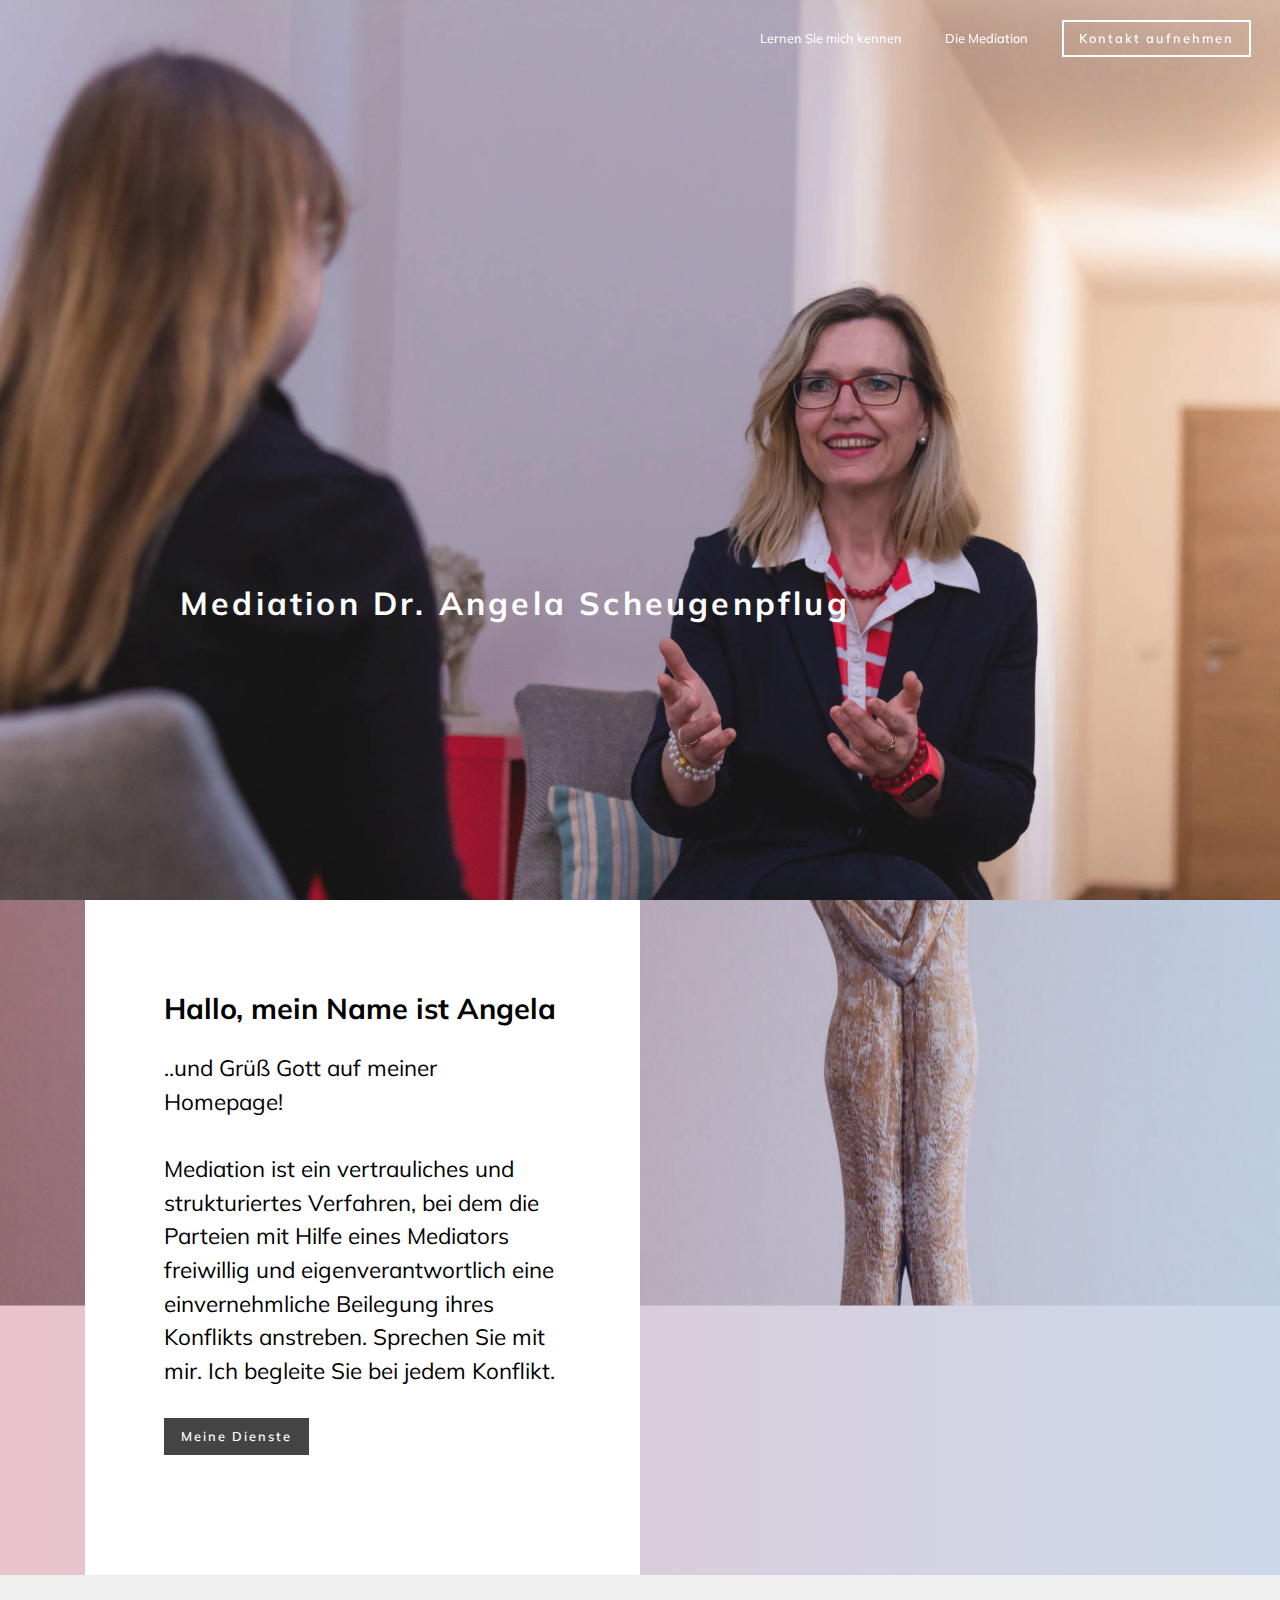
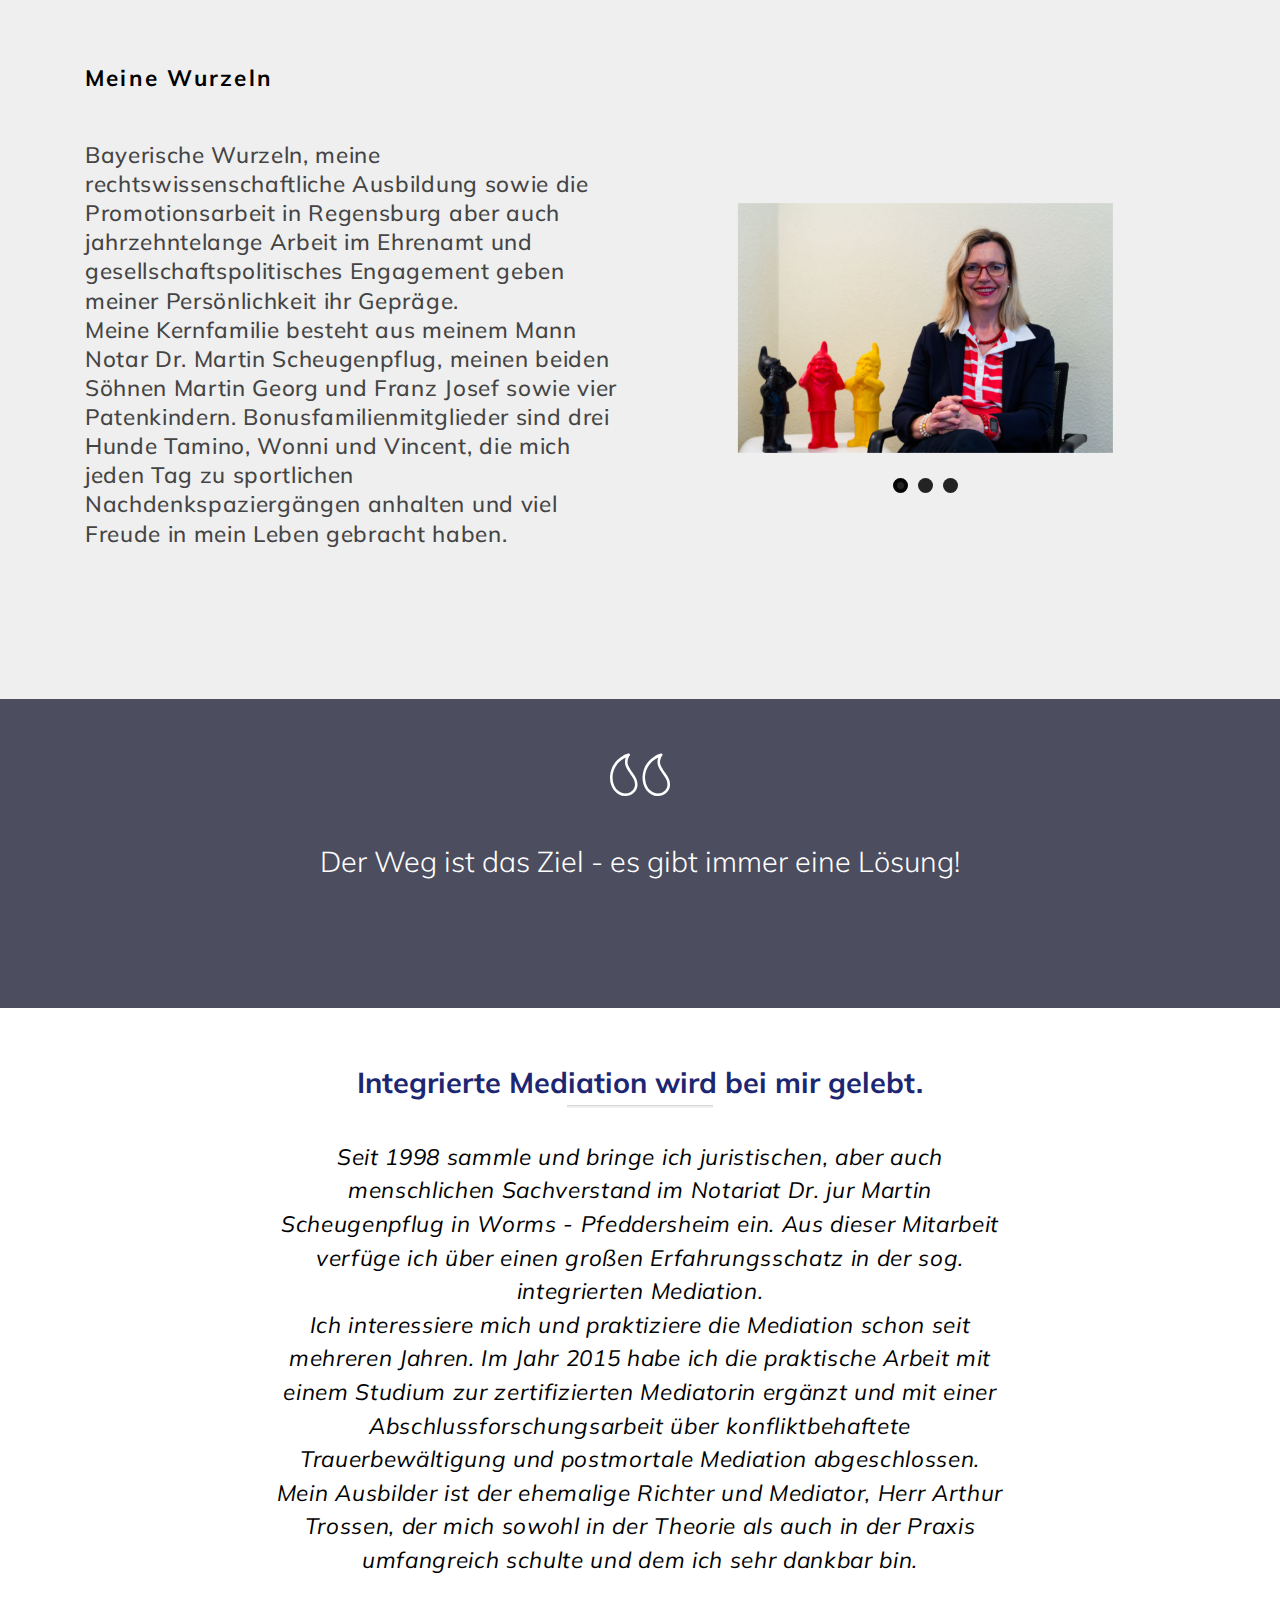
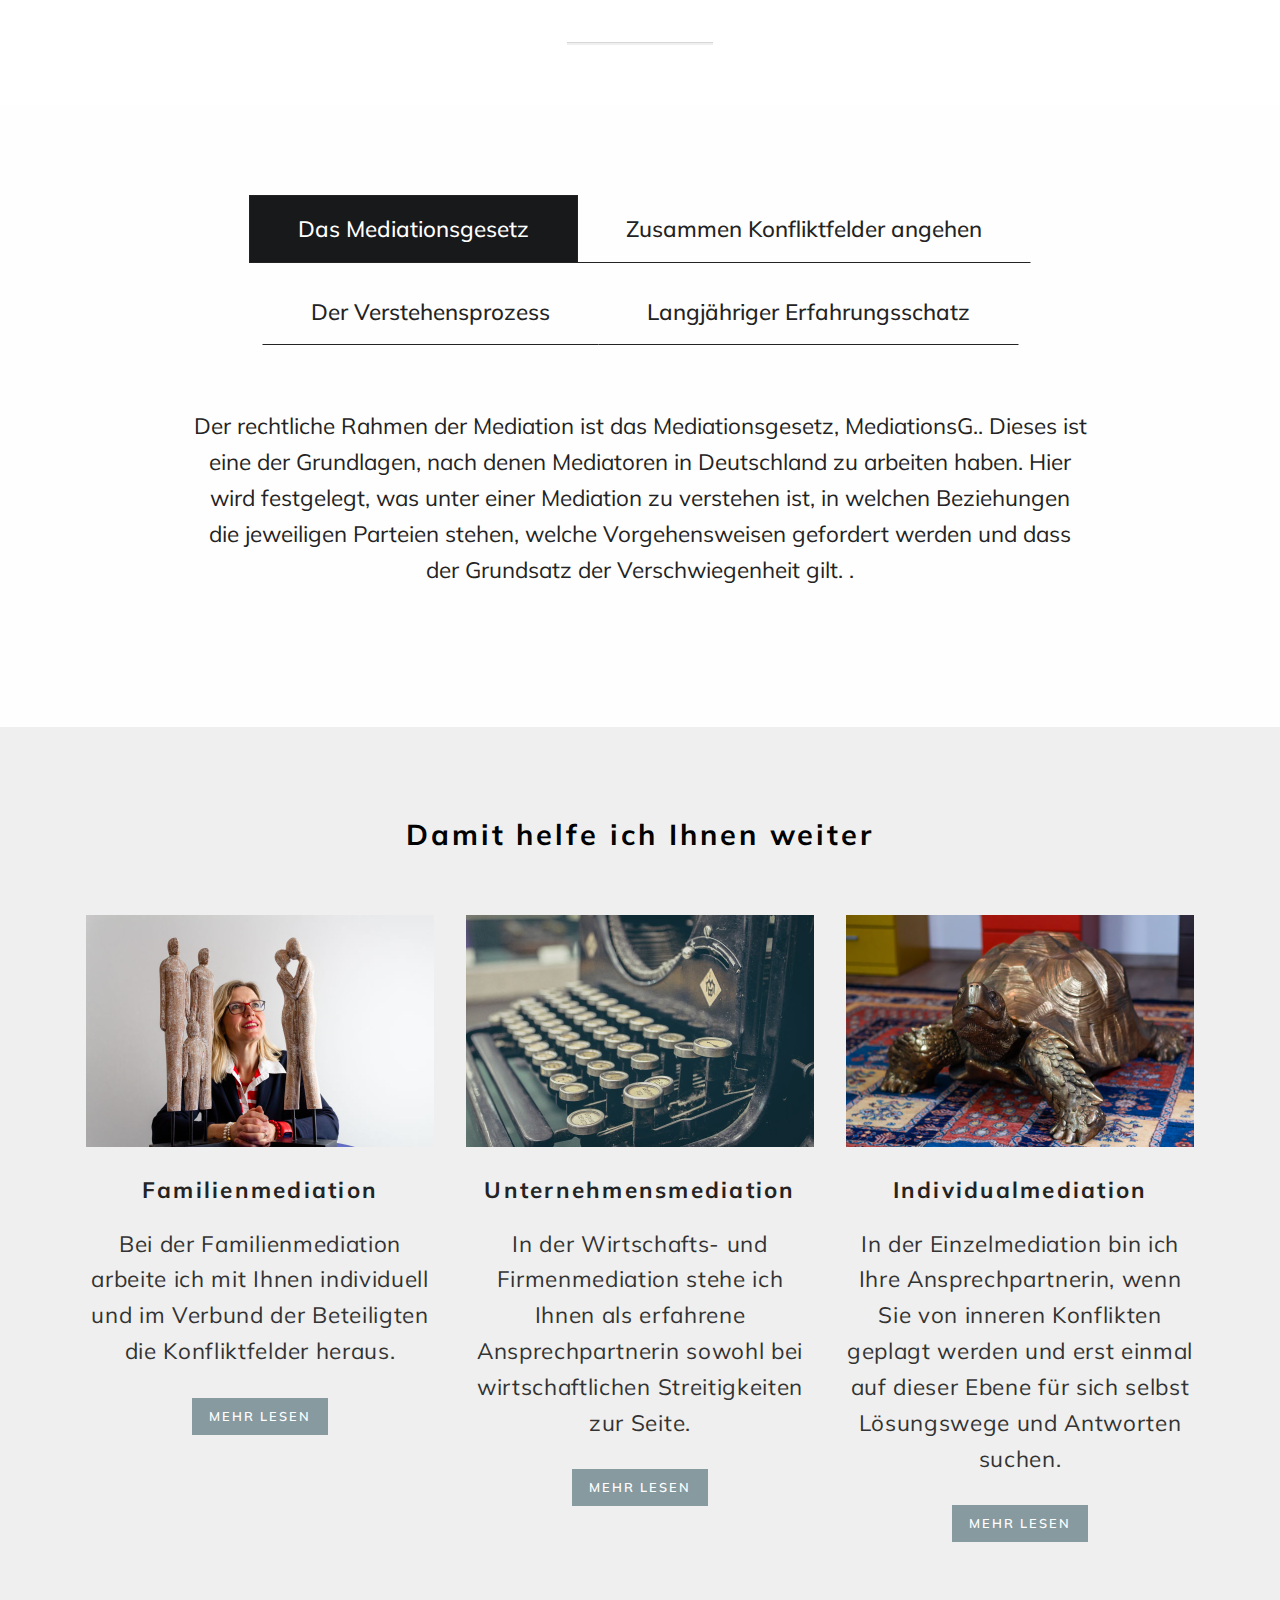
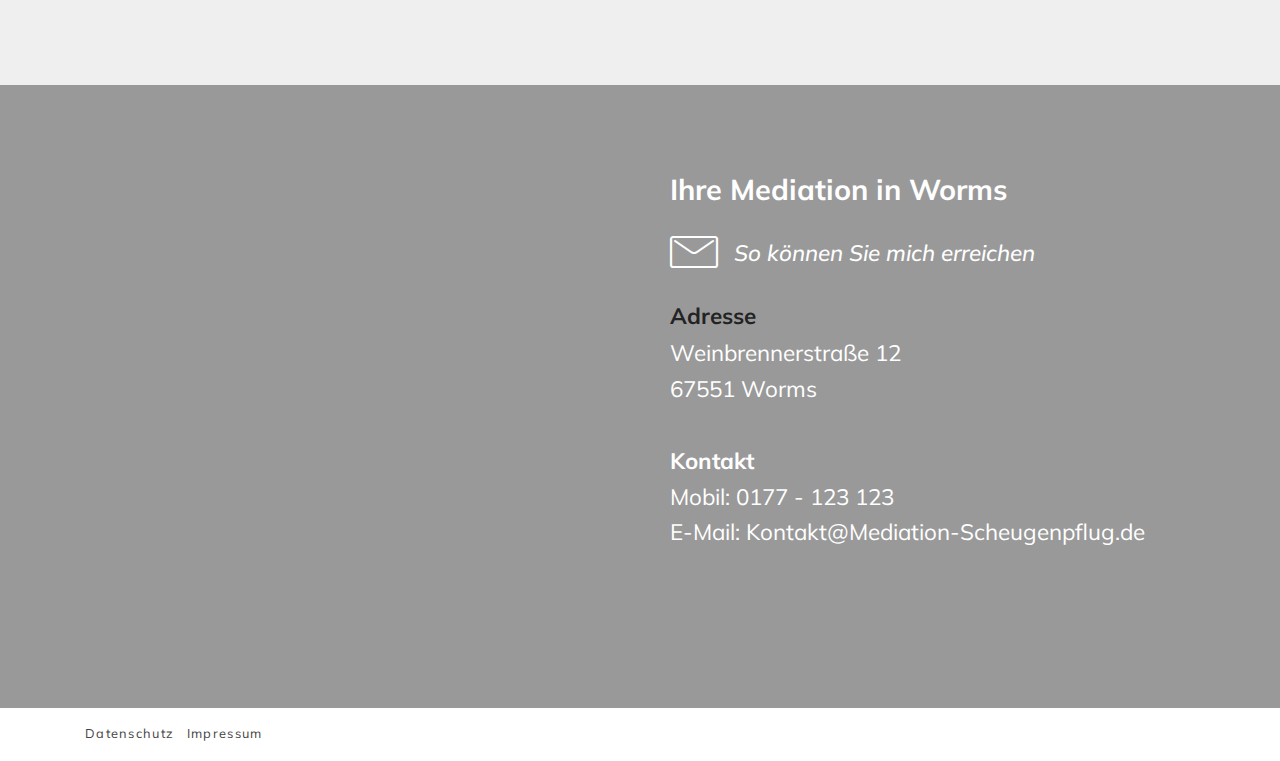
==== commit 719f88c5: "create github pages" ====
--- a/index.html
+++ b/index.html
@@ -15,6 +15,7 @@
   <link rel="stylesheet" href="assets/bootstrap/css/bootstrap-grid.min.css">
   <link rel="stylesheet" href="assets/bootstrap/css/bootstrap-reboot.min.css">
   <link rel="stylesheet" href="assets/dropdown/css/style.css">
+  <link rel="stylesheet" href="assets/socicon/css/styles.css">
   <link rel="stylesheet" href="assets/theme/css/style.css">
   <link rel="stylesheet" href="assets/mobirise/css/mbr-additional.css" type="text/css">
   
@@ -41,13 +42,13 @@
         </button>
       <div class="collapse navbar-collapse" id="navbarSupportedContent">
             <ul class="navbar-nav nav-dropdown navbar-nav-top-padding" data-app-modern-menu="true"><li class="nav-item">
-                    <a class="nav-link link text-white display-4" href="https://mobirise.com">Lernen Sie mich kennen</a>
+                    <a class="nav-link link text-white display-4" href="index.html#slider1-1z">Lernen Sie mich kennen</a>
                 </li>
                 <li class="nav-item">
-                    <a class="nav-link link text-white display-4" href="https://mobirise.com">Die Mediation</a>
+                    <a class="nav-link link text-white display-4" href="index.html#features3-r">Die Mediation</a>
                 </li></ul>
             
-            <div class="navbar-buttons mbr-section-btn"><a class="btn btn-md btn-white-outline display-4" href="https://mobirise.com">Kontakt aufnehmen</a></div>
+            <div class="navbar-buttons mbr-section-btn"><a class="btn btn-md btn-white-outline display-4" href="mailto:schneider@digipartners.de">Kontakt aufnehmen</a></div>
       </div>
     </nav>
 </section>
@@ -56,7 +57,7 @@
 
     
 
-    <div class="mbr-overlay" style="opacity: 0.5; background-color: rgb(0, 0, 0);">
+    <div class="mbr-overlay" style="opacity: 0.1; background-color: rgb(193, 193, 193);">
     </div>
 
     <div class="container align-center">
@@ -64,10 +65,8 @@
             <div class="mbr-white col-md-10">
                 
                 
-                <h1 class="mbr-section-title align-center mbr-white my-4 mbr-bold mbr-fonts-style display-5">Mediation Dr. Angela Scheugenpflug</h1>
-                <p class="mbr-text align-center py-2 mbr-fonts-style display-7">
-                        LOREM IPSUM DOLOR SIT AMET, CONSECTETUR ADIPICISING ELIT. EXERCITATIONEM AD SOLUTA QUI HARUM OPTIO, CUMQUE QUO. MODI SED, LABORIOSAM FUGIT INCIDUNT EVENIET IMPEDIT VITAE ODIO APERIAM ALIQUAM DISTINCTIO BLANDITIIS DOLORUM!
-                </p>
+                <h1 class="mbr-section-title align-center mbr-white my-4 mbr-bold mbr-fonts-style display-5"><br><br><br><br><br><br><br><br>Mediation Dr. Angela Scheugenpflug</h1>
+                
                 
             </div>
         </div>
@@ -89,8 +88,204 @@
                     
                     <h3 class="mbr-section-subtitle mbr-fonts-style mb-4 display-2"><strong>
                         Hallo, mein Name ist Angela</strong></h3>
-                    <p class="mb-4 mbr-fonts-style display-7">..und ich bin seit 2 Jahren selbstständige Mediatorin. <br><br>In der Vergangenheit konnte ich bereits viele Menschen auf Ihrem Weg begleiten und Ihnen helfen, Ihre Probleme zu lösen.</p>
-                    <div class="mbr-section-btn"><a class="btn btn-md btn-primary btn-bgr display-4" href="https://mobirise.com">Meine Dienste</a></div>
+                    <p class="mb-4 mbr-fonts-style display-7">..und Grüß Gott auf meiner Homepage!&nbsp;<br><br>Mediation ist ein vertrauliches und strukturiertes Verfahren, bei dem die Parteien mit Hilfe eines Mediators freiwillig und eigenverantwortlich eine einvernehmliche Beilegung ihres Konflikts anstreben. Sprechen Sie mit mir. Ich begleite Sie bei jedem Konflikt.<br></p>
+                    <div class="mbr-section-btn"><a class="btn btn-md btn-primary btn-bgr display-4" href="index.html#features3-r">Meine Dienste</a></div>
+                </div>
+            </div>
+        </div>
+    </div>
+</section>
+
+<section class="slider1 testimonials-slider cid-rGiGA0xoO8" id="slider1-1z">
+      
+
+    
+    <div class="main container">
+        <h2 class="mbr-section-title pb-3 mbr-fonts-style mbr-bold align-left display-7">Meine Wurzeln</h2>
+        <div class="row">
+            <div class="first-col col-md-6">
+                <h3 class="mbr-section-subtitle  mbr-fonts-style align-left display-7"><div>Bayerische Wurzeln, meine rechtswissenschaftliche Ausbildung sowie die Promotionsarbeit in Regensburg aber auch jahrzehntelange Arbeit im Ehrenamt und gesellschaftspolitisches Engagement geben meiner Persönlichkeit ihr Gepräge.&nbsp;
+</div><div>Meine Kernfamilie besteht aus meinem Mann Notar Dr. Martin Scheugenpflug, meinen beiden Söhnen Martin Georg und Franz Josef sowie vier Patenkindern. Bonusfamilienmitglieder sind drei Hunde Tamino, Wonni und Vincent, die mich jeden Tag zu sportlichen Nachdenkspaziergängen anhalten und viel Freude in mein Leben gebracht haben.
+</div><div><br></div></h3>
+                
+            </div> 
+            
+            <div class="second-col col-md-6">
+                <div class="carousel slide slides" data-ride="carousel" role="listbox">
+                    <ol class="carousel-indicators">
+                        <li data-slide-to="0" class="active"></li>
+                        <li data-slide-to="1"></li>
+                        <li data-slide-to="2"></li>
+                        
+                        
+                        
+                        
+                        
+                        
+                        
+                    </ol>
+                    <div class="carousel-inner">
+
+                        
+                    
+                        
+
+                        
+                    <div class="carousel-item ">
+                            <div class="media-container-row">
+                                <div class="col-md-12">
+                                    <div class="wrap-img ">
+                                        <img src="assets/images/20190611-scheugenpflug-5-600x400.jpg" class="img-responsive clients-img" alt="" title="">
+                                    </div>
+                                </div>
+                            </div>
+                        </div><div class="carousel-item ">
+                            <div class="media-container-row">
+                                <div class="col-md-12">
+                                    <div class="wrap-img ">
+                                        <img src="assets/images/20190611-scheugenpflug-110-600x400.jpg" class="img-responsive clients-img" alt="" title="">
+                                    </div>
+                                </div>
+                            </div>
+                        </div><div class="carousel-item ">
+                            <div class="media-container-row">
+                                <div class="col-md-12">
+                                    <div class="wrap-img ">
+                                        <img src="assets/images/20190611-scheugenpflug-43-600x400.jpg" class="img-responsive clients-img" alt="" title="">
+                                    </div>
+                                </div>
+                            </div>
+                        </div></div>   
+                </div>
+            </div>
+        </div>
+    </div>
+</section>
+
+<section class="cid-rGiJ5Zdjs5 mbr-parallax-background" id="article1-24">
+
+    
+
+    <div class="mbr-overlay" style="opacity: 0.7; background-color: rgb(7, 9, 33);"></div>
+    <div class="container align-center">
+        <div class="row justify-content-center">
+            <div class="media-container-column mbr-white col-md-10">
+                <div class="card-img pb-3">
+                    <span class="mbr-iconfont mbri-quote-left"></span>
+                </div>
+                
+                <p class="mbr-text pb-5 mbr-fonts-style display-2">
+                    Der Weg ist das Ziel - es gibt immer eine Lösung!</p>
+                    
+            </div>
+        </div>
+    </div>
+</section>
+
+<section class="mbr-section article content1 cid-rGiIa6xlWM" id="content1-21">
+
+     
+
+    <div class="container">
+        <div class="media-container-row">
+            <div class="mbr-text col-12 col-md-12">
+                <h2 class="mbr-fonts-style block-title align-center display-2"><strong>Integrierte Mediation wird bei mir gelebt.</strong></h2>
+            </div>
+        </div>
+    </div>
+</section>
+
+<section class="mbr-section article article3 cid-rGiHMfJ6LL" id="article3-20">
+
+     
+
+    <div class="container">
+        <div class="row justify-content-center">
+            <div class="inner-container col-md-8">
+                <hr class="line" style="width: 20%;">
+                    <div class="section-text align-center mbr-white mbr-fonts-style display-7"><em>Seit 1998 sammle und bringe ich juristischen, aber auch menschlichen Sachverstand im Notariat Dr. jur Martin Scheugenpflug in Worms - Pfeddersheim ein. Aus dieser Mitarbeit verfüge ich über einen großen Erfahrungsschatz in der sog. integrierten Mediation.
+</em><div><em>Ich interessiere mich und praktiziere die Mediation schon seit mehreren Jahren. Im Jahr 2015 habe ich die praktische Arbeit mit einem Studium zur zertifizierten Mediatorin ergänzt und mit einer Abschlussforschungsarbeit über konfliktbehaftete Trauerbewältigung und postmortale Mediation abgeschlossen. Mein Ausbilder ist der ehemalige Richter und Mediator, Herr Arthur Trossen, der mich sowohl in der Theorie als auch in der Praxis umfangreich schulte und dem ich sehr dankbar bin.
+</em></div><div><em><br></em></div></div>
+                <hr class="line" style="width: 20%;">
+            </div>
+        </div>
+    </div>
+</section>
+
+<section class="tabs2 cid-rGiJtOoddu mbr-parallax-background" id="tabs1-25">
+
+    
+
+    <div class="mbr-overlay" style="opacity: 0.9; background-color: rgb(255, 255, 255);">
+    </div>
+    <div class="container">
+        
+        <div class="media-container-row">
+            <div class="col-12 col-md-10">
+                <ul class="nav nav-tabs" role="tablist">
+                    <li class="nav-item"><a class="nav-link mbr-fonts-style active show display-7" role="tab" data-toggle="tab" href="#tabs1-25_tab0" aria-selected="true">
+                            Das Mediationsgesetz</a></li>
+                    <li class="nav-item"><a class="nav-link mbr-fonts-style show active display-7" role="tab" data-toggle="tab" href="#tabs1-25_tab1" aria-selected="true">Zusammen Konfliktfelder angehen</a></li>
+                    <li class="nav-item"><a class="nav-link mbr-fonts-style show active display-7" role="tab" data-toggle="tab" href="#tabs1-25_tab2" aria-selected="true">Der Verstehensprozess</a></li>
+                    <li class="nav-item"><a class="nav-link mbr-fonts-style show active display-7" role="tab" data-toggle="tab" href="#tabs1-25_tab3" aria-selected="true">Langjähriger Erfahrungsschatz</a></li>
+                    
+                    
+                </ul>
+                <div class="tab-content">
+                    <div id="tab1" class="tab-pane in active" role="tabpanel">
+                        <div class="row">
+                            <div class="col-md-12">
+                                <p class="mbr-text py-5 mbr-fonts-style display-7">
+                                    Der rechtliche Rahmen der Mediation ist das Mediationsgesetz, MediationsG.. Dieses ist eine der Grundlagen, nach denen Mediatoren in Deutschland zu arbeiten haben. Hier wird festgelegt, was unter einer Mediation zu verstehen ist, in welchen Beziehungen die jeweiligen Parteien stehen, welche Vorgehensweisen gefordert werden und dass der Grundsatz der Verschwiegenheit gilt. .
+                                </p>
+                            </div>
+                        </div>
+                    </div>
+                    <div id="tab2" class="tab-pane" role="tabpanel">
+                        <div class="row">
+                            <div class="col-md-12">
+                                <p class="mbr-text py-5 mbr-fonts-style display-7">
+                                    Ich bin an Ihrer Seite. Ich erarbeite mit Ihnen die Themenkomplexe und suche mit Ihnen die jeweiligen Konfliktfelder. Ich vermittle zwischen den Parteien in allen Phasen der Konfliktbewältigung als neutrale Wegbegleiterin. Ob in Einzelgesprächen oder mit allen Konfliktparteien am Tisch versammelt, bin ich präsent, wenn es darum geht, Ihre individuelle Lösung zu erarbeiten. 
+                                </p>
+                            </div>
+                        </div>
+                    </div>
+                    <div id="tab3" class="tab-pane" role="tabpanel">
+                        <div class="row">
+                            <div class="col-md-12">
+                                <p class="mbr-text py-5 mbr-fonts-style display-7">
+                                    Ich helfe Ihnen, sich selbst und Ihr Gegenüber zu verstehen. Ich übersetze Gefühle und Sachverhalte so, dass aus einem Verstehensprozess heraus in der Regel für alle zufriedenstellende Lösungen entstehen. Mit mir lösen Sie Ihre Konflikte und treffen mit sich und den Parteien in der Mediation Vereinbarungen, welche Sie gerne bejahen und einhalten können. 
+                                </p>
+                            </div>
+                        </div>
+                    </div>
+                    <div id="tab4" class="tab-pane" role="tabpanel">
+                        <div class="row">
+                            <div class="col-md-12">
+                                <p class="mbr-text py-5 mbr-fonts-style display-7">
+                                    Mit meiner fachlichen und menschlichen Kompetenz bringe ich meinen wertvollen, langjährigen Erfahrungsschatz in folgenden Gebieten ein:
+                                </p>
+                            </div>
+                        </div>
+                    </div>
+                    <div id="tab5" class="tab-pane" role="tabpanel">
+                        <div class="row">
+                            <div class="col-md-12">
+                                <p class="mbr-text py-5 mbr-fonts-style display-7">
+                                    Lorem ipsum dolor sit amet, consectetur adipisicing elit. Cum, id qui excepturi quidem cumque ipsum mollitia. Repellendus ab, aliquid molestias minus dolores reiciendis porro voluptatibus dolore, qui quod repellat ea?
+                                </p>
+                            </div>
+                        </div>
+                    </div>
+                    <div id="tab6" class="tab-pane" role="tabpanel">
+                        <div class="row">
+                            <div class="col-md-12">
+                                <p class="mbr-text py-5 mbr-fonts-style display-7">
+                                    Lorem ipsum dolor sit amet, consectetur adipisicing elit. Earum id provident ea quae explicabo aperiam praesentium distinctio veritatis natus maiores dicta numquam error nemo, corrupti dolore molestias quia esse adipisci!
+                                </p>
+                            </div>
+                        </div>
+                    </div>
                 </div>
             </div>
         </div>
@@ -103,61 +298,53 @@
 
     
     <div class="container">
-        <h2 class="mbr-section-title pb-3 mbr-bold mbr-fonts-style align-center display-2">
-            Meine Dienste</h2>
+        <h2 class="mbr-section-title pb-3 mbr-bold mbr-fonts-style align-center display-2">Damit helfe ich Ihnen weiter</h2>
         <div class="row row-content justify-content-center">
             <div class="card p-3 col-12 col-md-6 col-lg-4">
                 <div class="card-wrapper">
                     <div class="card-img">
-                        <img src="assets/images/01.jpg" title="">
+                        <img src="assets/images/20190611-scheugenpflug-65-696x464.jpg" title="" alt="">
                     </div>
                     <div class="card-box">
                         <h4 class="card-title mbr-fonts-style mbr-bold display-7">
                             Familienmediation</h4>
                         <p class="mbr-text mbr-fonts-style display-7">
-                            Lorem ipsum dolor sit amet, consectetur elit. Nulla convallis pulvinar vestibulum. Donec eleifend, sem sed dictum mattis, turpis purus. 
+                            Bei der Familienmediation arbeite ich mit Ihnen individuell und im Verbund der Beteiligten die Konfliktfelder heraus.  
                         </p>
                           
                     </div>
-                    <div class="mbr-section-btn">
-                         <a href="https://mobirise.com" class="btn btn-warning display-4">MEHR LESEN</a>
-                    </div>  
+                    <div class="mbr-section-btn"><a href="page1.html" class="btn btn-warning display-4">MEHR LESEN</a></div>  
                 </div>
             </div>
         
             <div class="card p-3 col-12 col-md-6 col-lg-4">
                 <div class="card-wrapper">
                     <div class="card-img">
-                        <img src="assets/images/02.jpg" title="">
+                        <img src="assets/images/typewriter-407695-1280-696x464.jpg" title="" alt="">
                     </div>
                     <div class="card-box">
                         <h4 class="card-title mbr-fonts-style mbr-bold display-7">
                            Unternehmensmediation</h4>
                         <p class="mbr-text mbr-fonts-style display-7">
-                            Lorem ipsum dolor sit amet, consectetur elit. Nulla convallis pulvinar vestibulum. Donec eleifend, sem sed dictum mattis, turpis purus.
-                        </p>
-                    </div>
-                    <div class="mbr-section-btn">
-                         <a href="https://mobirise.com" class="btn btn-warning display-4">MEHR LESEN</a>
-                    </div>  
+                            In der Wirtschafts- und Firmenmediation stehe ich Ihnen als erfahrene Ansprechpartnerin sowohl bei wirtschaftlichen Streitigkeiten zur Seite.</p>
+                    </div>
+                    <div class="mbr-section-btn"><a href="page2.html" class="btn btn-warning display-4">MEHR LESEN</a></div>  
                 </div>
             </div>
         
             <div class="card p-3 col-12 col-md-6 col-lg-4">
                 <div class="card-wrapper">
                     <div class="card-img">
-                        <img src="assets/images/03.jpg" title="">
+                        <img src="assets/images/20190611-scheugenpflug-108-696x464.jpg" title="" alt="">
                     </div>
                     <div class="card-box">
-                        <h4 class="card-title mbr-fonts-style mbr-bold display-7">Individual</h4>
+                        <h4 class="card-title mbr-fonts-style mbr-bold display-7">Individualmediation</h4>
                         <p class="mbr-text mbr-fonts-style display-7">
-                            Lorem ipsum dolor sit amet, consectetur elit. Nulla convallis pulvinar vestibulum. Donec eleifend, sem sed dictum mattis, turpis purus.
+                            In der Einzelmediation bin ich Ihre Ansprechpartnerin, wenn Sie von inneren Konflikten geplagt werden und erst einmal auf dieser Ebene für sich selbst Lösungswege und Antworten suchen. 
                         </p>
                           
                     </div>
-                    <div class="mbr-section-btn">
-                        <a href="https://mobirise.com" class="btn btn-warning display-4">MEHR LESEN</a>
-                    </div>  
+                    <div class="mbr-section-btn"><a href="page4.html" class="btn btn-warning display-4">MEHR LESEN</a></div>  
                 </div>
             </div>
         
@@ -202,6 +389,27 @@
     </div>
 </section>
 
+<section class="cid-rqLI03lZQB" id="footer1-u">
+
+    
+
+    
+
+    <div class="container">
+        <div class="row">
+            <div class="col-md-12 text1 col-lg-6">
+                <p class="mbr-text mbr-bold links mbr-fonts-style align-left display-4"><span style="font-weight: normal;"><a href="page5.html">Datenschutz</a> &nbsp; <a href="page5.html">Impressum</a></span></p>
+            </div>
+            <div class="col-md-12 copyright align-right text2 col-lg-6">
+                <p class="mbr-text mbr-bold mbr-fonts-style display-7"></p>
+            </div>
+            <div class="col-lg-4 col-md-12">
+                
+            </div>    
+        </div>
+    </div>
+</section>
+
 
   <script src="assets/web/assets/jquery/jquery.min.js"></script>
   <script src="assets/popper/popper.min.js"></script>
@@ -212,6 +420,9 @@
   <script src="assets/touchswipe/jquery.touch-swipe.min.js"></script>
   <script src="assets/playervimeo/vimeo_player.js"></script>
   <script src="assets/parallax/jarallax.min.js"></script>
+  <script src="assets/bootstrapcarouselswipe/bootstrap-carousel-swipe.js"></script>
+  <script src="assets/mbr-testimonials-slider/mbr-testimonials-slider.js"></script>
+  <script src="assets/mbr-tabs/mbr-tabs.js"></script>
   <script src="assets/theme/js/script.js"></script>
   <script src="assets/formoid/formoid.min.js"></script>
   
--- a/assets/socicon/css/styles.css
+++ b/assets/socicon/css/styles.css
@@ -0,0 +1,544 @@
+@charset "UTF-8";
+
+@font-face {
+  font-family: "socicon";
+  src:url("../fonts/socicon.eot");
+  src:url("../fonts/socicon.eot?#iefix") format("embedded-opentype"),
+    url("../fonts/socicon.woff") format("woff"),
+    url("../fonts/socicon.ttf") format("truetype"),
+    url("../fonts/socicon.svg#socicon") format("svg");
+  font-weight: normal;
+  font-style: normal;
+
+}
+
+[data-icon]:before {
+  font-family: "socicon" !important;
+  content: attr(data-icon);
+  font-style: normal !important;
+  font-weight: normal !important;
+  font-variant: normal !important;
+  text-transform: none !important;
+  speak: none;
+  line-height: 1;
+  -webkit-font-smoothing: antialiased;
+  -moz-osx-font-smoothing: grayscale;
+}
+
+[class^="socicon-"]:before,
+[class*=" socicon-"]:before {
+  font-family: "socicon" !important;
+  font-style: normal !important;
+  font-weight: normal !important;
+  font-variant: normal !important;
+  text-transform: none !important;
+  speak: none;
+  line-height: 1;
+  -webkit-font-smoothing: antialiased;
+  -moz-osx-font-smoothing: grayscale;
+}
+
+.socicon-modelmayhem:before {
+  content: "\e000";
+}
+.socicon-mixcloud:before {
+  content: "\e001";
+}
+.socicon-drupal:before {
+  content: "\e002";
+}
+.socicon-swarm:before {
+  content: "\e003";
+}
+.socicon-istock:before {
+  content: "\e004";
+}
+.socicon-yammer:before {
+  content: "\e005";
+}
+.socicon-ello:before {
+  content: "\e006";
+}
+.socicon-stackoverflow:before {
+  content: "\e007";
+}
+.socicon-persona:before {
+  content: "\e008";
+}
+.socicon-triplej:before {
+  content: "\e009";
+}
+.socicon-houzz:before {
+  content: "\e00a";
+}
+.socicon-rss:before {
+  content: "\e00b";
+}
+.socicon-paypal:before {
+  content: "\e00c";
+}
+.socicon-odnoklassniki:before {
+  content: "\e00d";
+}
+.socicon-airbnb:before {
+  content: "\e00e";
+}
+.socicon-periscope:before {
+  content: "\e00f";
+}
+.socicon-outlook:before {
+  content: "\e010";
+}
+.socicon-coderwall:before {
+  content: "\e011";
+}
+.socicon-tripadvisor:before {
+  content: "\e012";
+}
+.socicon-appnet:before {
+  content: "\e013";
+}
+.socicon-goodreads:before {
+  content: "\e014";
+}
+.socicon-tripit:before {
+  content: "\e015";
+}
+.socicon-lanyrd:before {
+  content: "\e016";
+}
+.socicon-slideshare:before {
+  content: "\e017";
+}
+.socicon-buffer:before {
+  content: "\e018";
+}
+.socicon-disqus:before {
+  content: "\e019";
+}
+.socicon-vkontakte:before {
+  content: "\e01a";
+}
+.socicon-whatsapp:before {
+  content: "\e01b";
+}
+.socicon-patreon:before {
+  content: "\e01c";
+}
+.socicon-storehouse:before {
+  content: "\e01d";
+}
+.socicon-pocket:before {
+  content: "\e01e";
+}
+.socicon-mail:before {
+  content: "\e01f";
+}
+.socicon-blogger:before {
+  content: "\e020";
+}
+.socicon-technorati:before {
+  content: "\e021";
+}
+.socicon-reddit:before {
+  content: "\e022";
+}
+.socicon-dribbble:before {
+  content: "\e023";
+}
+.socicon-stumbleupon:before {
+  content: "\e024";
+}
+.socicon-digg:before {
+  content: "\e025";
+}
+.socicon-envato:before {
+  content: "\e026";
+}
+.socicon-behance:before {
+  content: "\e027";
+}
+.socicon-delicious:before {
+  content: "\e028";
+}
+.socicon-deviantart:before {
+  content: "\e029";
+}
+.socicon-forrst:before {
+  content: "\e02a";
+}
+.socicon-play:before {
+  content: "\e02b";
+}
+.socicon-zerply:before {
+  content: "\e02c";
+}
+.socicon-wikipedia:before {
+  content: "\e02d";
+}
+.socicon-apple:before {
+  content: "\e02e";
+}
+.socicon-flattr:before {
+  content: "\e02f";
+}
+.socicon-github:before {
+  content: "\e030";
+}
+.socicon-renren:before {
+  content: "\e031";
+}
+.socicon-friendfeed:before {
+  content: "\e032";
+}
+.socicon-newsvine:before {
+  content: "\e033";
+}
+.socicon-identica:before {
+  content: "\e034";
+}
+.socicon-bebo:before {
+  content: "\e035";
+}
+.socicon-zynga:before {
+  content: "\e036";
+}
+.socicon-steam:before {
+  content: "\e037";
+}
+.socicon-xbox:before {
+  content: "\e038";
+}
+.socicon-windows:before {
+  content: "\e039";
+}
+.socicon-qq:before {
+  content: "\e03a";
+}
+.socicon-douban:before {
+  content: "\e03b";
+}
+.socicon-meetup:before {
+  content: "\e03c";
+}
+.socicon-playstation:before {
+  content: "\e03d";
+}
+.socicon-android:before {
+  content: "\e03e";
+}
+.socicon-snapchat:before {
+  content: "\e03f";
+}
+.socicon-twitter:before {
+  content: "\e040";
+}
+.socicon-facebook:before {
+  content: "\e041";
+}
+.socicon-googleplus:before {
+  content: "\e042";
+}
+.socicon-pinterest:before {
+  content: "\e043";
+}
+.socicon-foursquare:before {
+  content: "\e044";
+}
+.socicon-yahoo:before {
+  content: "\e045";
+}
+.socicon-skype:before {
+  content: "\e046";
+}
+.socicon-yelp:before {
+  content: "\e047";
+}
+.socicon-feedburner:before {
+  content: "\e048";
+}
+.socicon-linkedin:before {
+  content: "\e049";
+}
+.socicon-viadeo:before {
+  content: "\e04a";
+}
+.socicon-xing:before {
+  content: "\e04b";
+}
+.socicon-myspace:before {
+  content: "\e04c";
+}
+.socicon-soundcloud:before {
+  content: "\e04d";
+}
+.socicon-spotify:before {
+  content: "\e04e";
+}
+.socicon-grooveshark:before {
+  content: "\e04f";
+}
+.socicon-lastfm:before {
+  content: "\e050";
+}
+.socicon-youtube:before {
+  content: "\e051";
+}
+.socicon-vimeo:before {
+  content: "\e052";
+}
+.socicon-dailymotion:before {
+  content: "\e053";
+}
+.socicon-vine:before {
+  content: "\e054";
+}
+.socicon-flickr:before {
+  content: "\e055";
+}
+.socicon-500px:before {
+  content: "\e056";
+}
+.socicon-wordpress:before {
+  content: "\e058";
+}
+.socicon-tumblr:before {
+  content: "\e059";
+}
+.socicon-twitch:before {
+  content: "\e05a";
+}
+.socicon-8tracks:before {
+  content: "\e05b";
+}
+.socicon-amazon:before {
+  content: "\e05c";
+}
+.socicon-icq:before {
+  content: "\e05d";
+}
+.socicon-smugmug:before {
+  content: "\e05e";
+}
+.socicon-ravelry:before {
+  content: "\e05f";
+}
+.socicon-weibo:before {
+  content: "\e060";
+}
+.socicon-baidu:before {
+  content: "\e061";
+}
+.socicon-angellist:before {
+  content: "\e062";
+}
+.socicon-ebay:before {
+  content: "\e063";
+}
+.socicon-imdb:before {
+  content: "\e064";
+}
+.socicon-stayfriends:before {
+  content: "\e065";
+}
+.socicon-residentadvisor:before {
+  content: "\e066";
+}
+.socicon-google:before {
+  content: "\e067";
+}
+.socicon-yandex:before {
+  content: "\e068";
+}
+.socicon-sharethis:before {
+  content: "\e069";
+}
+.socicon-bandcamp:before {
+  content: "\e06a";
+}
+.socicon-itunes:before {
+  content: "\e06b";
+}
+.socicon-deezer:before {
+  content: "\e06c";
+}
+.socicon-telegram:before {
+  content: "\e06e";
+}
+.socicon-openid:before {
+  content: "\e06f";
+}
+.socicon-amplement:before {
+  content: "\e070";
+}
+.socicon-viber:before {
+  content: "\e071";
+}
+.socicon-zomato:before {
+  content: "\e072";
+}
+.socicon-draugiem:before {
+  content: "\e074";
+}
+.socicon-endomodo:before {
+  content: "\e075";
+}
+.socicon-filmweb:before {
+  content: "\e076";
+}
+.socicon-stackexchange:before {
+  content: "\e077";
+}
+.socicon-wykop:before {
+  content: "\e078";
+}
+.socicon-teamspeak:before {
+  content: "\e079";
+}
+.socicon-teamviewer:before {
+  content: "\e07a";
+}
+.socicon-ventrilo:before {
+  content: "\e07b";
+}
+.socicon-younow:before {
+  content: "\e07c";
+}
+.socicon-raidcall:before {
+  content: "\e07d";
+}
+.socicon-mumble:before {
+  content: "\e07e";
+}
+.socicon-medium:before {
+  content: "\e06d";
+}
+.socicon-bebee:before {
+  content: "\e07f";
+}
+.socicon-hitbox:before {
+  content: "\e080";
+}
+.socicon-reverbnation:before {
+  content: "\e081";
+}
+.socicon-formulr:before {
+  content: "\e082";
+}
+.socicon-instagram:before {
+  content: "\e057";
+}
+.socicon-battlenet:before {
+  content: "\e083";
+}
+.socicon-chrome:before {
+  content: "\e084";
+}
+.socicon-discord:before {
+  content: "\e086";
+}
+.socicon-issuu:before {
+  content: "\e087";
+}
+.socicon-macos:before {
+  content: "\e088";
+}
+.socicon-firefox:before {
+  content: "\e089";
+}
+.socicon-opera:before {
+  content: "\e08d";
+}
+.socicon-keybase:before {
+  content: "\e090";
+}
+.socicon-alliance:before {
+  content: "\e091";
+}
+.socicon-livejournal:before {
+  content: "\e092";
+}
+.socicon-googlephotos:before {
+  content: "\e093";
+}
+.socicon-horde:before {
+  content: "\e094";
+}
+.socicon-etsy:before {
+  content: "\e095";
+}
+.socicon-zapier:before {
+  content: "\e096";
+}
+.socicon-google-scholar:before {
+  content: "\e097";
+}
+.socicon-researchgate:before {
+  content: "\e098";
+}
+.socicon-wechat:before {
+  content: "\e099";
+}
+.socicon-strava:before {
+  content: "\e09a";
+}
+.socicon-line:before {
+  content: "\e09b";
+}
+.socicon-lyft:before {
+  content: "\e09c";
+}
+.socicon-uber:before {
+  content: "\e09d";
+}
+.socicon-songkick:before {
+  content: "\e09e";
+}
+.socicon-viewbug:before {
+  content: "\e09f";
+}
+.socicon-googlegroups:before {
+  content: "\e0a0";
+}
+.socicon-quora:before {
+  content: "\e073";
+}
+.socicon-diablo:before {
+  content: "\e085";
+}
+.socicon-blizzard:before {
+  content: "\e0a1";
+}
+.socicon-hearthstone:before {
+  content: "\e08b";
+}
+.socicon-heroes:before {
+  content: "\e08a";
+}
+.socicon-overwatch:before {
+  content: "\e08c";
+}
+.socicon-warcraft:before {
+  content: "\e08e";
+}
+.socicon-starcraft:before {
+  content: "\e08f";
+}
+.socicon-beam:before {
+  content: "\e0a2";
+}
+.socicon-curse:before {
+  content: "\e0a3";
+}
+.socicon-player:before {
+  content: "\e0a4";
+}
+.socicon-streamjar:before {
+  content: "\e0a5";
+}
+.socicon-nintendo:before {
+  content: "\e0a6";
+}
+.socicon-hellocoton:before {
+  content: "\e0a7";
+}
--- a/assets/mobirise/css/mbr-additional.css
+++ b/assets/mobirise/css/mbr-additional.css
@@ -774,12 +774,12 @@
 .cid-rqho1bOMmb .navbar {
   min-height: 77px;
   transition: all .3s;
-  background: #ffffff;
+  background: #c1c1c1;
   background: none;
 }
 .cid-rqho1bOMmb .navbar.opened {
   transition: all .3s;
-  background: #ffffff !important;
+  background: #c1c1c1 !important;
 }
 .cid-rqho1bOMmb .navbar .dropdown-item {
   padding: .25rem 1.5rem;
@@ -862,7 +862,7 @@
   }
 }
 .cid-rqho1bOMmb .navbar.navbar-short {
-  background: #ffffff !important;
+  background: #c1c1c1 !important;
   min-height: 60px;
 }
 .cid-rqho1bOMmb .navbar.navbar-short .navbar-logo img {
@@ -902,7 +902,7 @@
   padding: 0.667em 1.667em;
 }
 .cid-rqho1bOMmb .navbar.navbar-expand-lg .dropdown .dropdown-menu {
-  background: #ffffff;
+  background: #c1c1c1;
 }
 .cid-rqho1bOMmb .navbar.navbar-expand-lg .dropdown .dropdown-menu .dropdown-submenu {
   margin: 0;
@@ -932,7 +932,7 @@
   width: 30px;
   height: 2px;
   border-right: 5px;
-  background-color: #ffffff;
+  background-color: #c1c1c1;
 }
 .cid-rqho1bOMmb button.navbar-toggler .hamburger span:nth-child(1) {
   top: 0;
@@ -1001,10 +1001,10 @@
 .cid-rqho1bOMmb .nav-link:hover,
 .cid-rqho1bOMmb .dropdown-item:hover,
 .cid-rqho1bOMmb .icons-menu .mbr-iconfont:hover {
-  color: #c1c1c1 !important;
+  color: #000000 !important;
 }
 .cid-rqhodwtAsy {
-  background-image: url("../../../assets/images/people-office-2000x1333.jpg");
+  background-image: url("../../../assets/images/20190611-scheugenpflug-87-2000x1333.jpg");
 }
 .cid-rqhodwtAsy .mbr-section-title {
   letter-spacing: .1em;
@@ -1018,7 +1018,7 @@
   font-size: 100px;
 }
 .cid-rqhz1Xwiva {
-  background-image: url("../../../assets/images/background6.jpg");
+  background-image: url("../../../assets/images/20190611-scheugenpflug-51-2000x1333.jpg");
 }
 .cid-rqhz1Xwiva .text-content {
   padding-top: 90px;
@@ -1078,10 +1078,182 @@
     text-align: center;
   }
 }
+.cid-rqhz1Xwiva P {
+  text-align: left;
+  color: #000000;
+}
+.cid-rGiGA0xoO8 {
+  padding-top: 90px;
+  padding-bottom: 90px;
+  background-color: #efefef;
+}
+.cid-rGiGA0xoO8 .mbr-section-title {
+  letter-spacing: 0.1em;
+  color: #000000;
+  margin-bottom: 2rem;
+}
+.cid-rGiGA0xoO8 .mbr-section-subtitle {
+  color: #444444;
+  margin-bottom: 2rem;
+  letter-spacing: 0.03em;
+}
+.cid-rGiGA0xoO8 .btn {
+  margin: 0px !important;
+}
+.cid-rGiGA0xoO8 .second-col {
+  display: flex;
+  align-items: center;
+  justify-content: center;
+}
+.cid-rGiGA0xoO8 .carousel-item {
+  -webkit-justify-content: center;
+  justify-content: center;
+}
+.cid-rGiGA0xoO8 .carousel-item .media-container-row {
+  -webkit-flex-grow: 1;
+  flex-grow: 1;
+}
+.cid-rGiGA0xoO8 .carousel-item .wrap-img {
+  text-align: center;
+}
+.cid-rGiGA0xoO8 .carousel-item .wrap-img img {
+  max-height: 250px;
+  width: auto;
+  max-width: 100%;
+}
+.cid-rGiGA0xoO8 .carousel {
+  display: flex;
+  flex-direction: column-reverse;
+  width: 100%;
+}
+.cid-rGiGA0xoO8 .carousel-indicators {
+  display: block;
+  position: relative;
+  margin-top: 2rem;
+  text-align: center;
+}
+.cid-rGiGA0xoO8 .carousel-indicators li {
+  width: 15px;
+  height: 15px;
+  border-radius: 50%;
+  background-color: #232323;
+  display: inline-block;
+}
+.cid-rGiGA0xoO8 .carousel-indicators li.active {
+  border: 4px solid #8d8d8d;
+  border-color: #050505;
+}
+@media (max-width: 768px) {
+  .cid-rGiGA0xoO8 .second-col {
+    padding-top: 2rem;
+  }
+}
+.cid-rGiJ5Zdjs5 {
+  padding-top: 45px;
+  padding-bottom: 60px;
+  background-image: url("../../../assets/images/05.jpg");
+}
+.cid-rGiJ5Zdjs5 .signature {
+  transform: rotate(-3deg);
+}
+.cid-rGiJ5Zdjs5 .mbr-section-title {
+  letter-spacing: 0.1em;
+}
+.cid-rGiJ5Zdjs5 .card-img {
+  margin-bottom: 1rem;
+}
+.cid-rGiJ5Zdjs5 .card-img span {
+  font-size: 60px;
+}
+.cid-rGiIa6xlWM {
+  padding-top: 60px;
+  padding-bottom: 0px;
+  background-color: #ffffff;
+}
+.cid-rGiIa6xlWM .block-title {
+  color: #1d2671;
+}
+.cid-rGiIa6xlWM .block-title B {
+  color: #000000;
+}
+.cid-rGiHMfJ6LL {
+  padding-top: 0px;
+  padding-bottom: 60px;
+  background-color: #ffffff;
+}
+.cid-rGiHMfJ6LL .mbr-text {
+  color: #000000;
+}
+.cid-rGiHMfJ6LL .inner-container {
+  margin: 0;
+}
+.cid-rGiHMfJ6LL .line {
+  background-color: #efefef;
+  color: #efefef;
+  height: 2px;
+  margin: 0 auto;
+}
+.cid-rGiHMfJ6LL .section-text {
+  padding: 2rem 0;
+  letter-spacing: 0.03em;
+  color: #000000;
+}
+.cid-rGiHMfJ6LL .section-text I {
+  color: #333333;
+}
+.cid-rGiJtOoddu {
+  padding-top: 90px;
+  padding-bottom: 75px;
+  background-image: url("../../../assets/images/01.jpg");
+}
+.cid-rGiJtOoddu .mbr-section-title {
+  font-weight: bold;
+  letter-spacing: 0.1em;
+  color: #232323;
+  text-align: center;
+}
+.cid-rGiJtOoddu .nav {
+  border: none;
+}
+.cid-rGiJtOoddu .nav-tabs {
+  -webkit-justify-content: center;
+  justify-content: center;
+  -webkit-flex-wrap: wrap;
+  flex-wrap: wrap;
+}
+.cid-rGiJtOoddu .nav-tabs .nav-link {
+  box-sizing: border-box;
+  color: #232323;
+  font-style: normal;
+  font-weight: 500;
+  padding: 1rem 3rem;
+  margin: 0px;
+  margin-left: -0.5px;
+  margin-right: -0.5px;
+  margin-bottom: 1rem;
+  transition: all .5s;
+  border-radius: 0px !important;
+  border-bottom: 1px solid #232323;
+}
+.cid-rGiJtOoddu .nav-tabs .nav-link:hover {
+  border: 1px solid #232323;
+  background-color: #18191b;
+  color: #ffffff;
+}
+.cid-rGiJtOoddu .nav-tabs .nav-link.active {
+  border: 1px solid #232323;
+  font-weight: 500;
+  color: #ffffff;
+  font-style: normal;
+  background: #18191b;
+}
+.cid-rGiJtOoddu P {
+  text-align: center;
+}
 .cid-rqisFof0Mt {
   padding-top: 90px;
   padding-bottom: 90px;
-  background-color: #f9f9f9;
+  background-color: #efefef;
 }
 .cid-rqisFof0Mt .card-title {
   letter-spacing: 0.1em;
@@ -1109,6 +1281,7 @@
   letter-spacing: 0.1em;
   margin: 0 auto;
   margin-bottom: 2rem;
+  color: #000000;
 }
 .cid-rqisFof0Mt .btn {
   margin: .3rem;
@@ -1116,6 +1289,7 @@
 .cid-rqisFof0Mt .card-box > p,
 .cid-rqisFof0Mt .mbr-section-btn {
   text-align: center;
+  color: #333333;
 }
 .cid-rqhogeJaZD {
   padding-top: 90px;
@@ -1223,3 +1397,1692 @@
 .cid-rqhogeJaZD B {
   color: #efefef;
 }
+.cid-rqLI03lZQB {
+  padding-top: 15px;
+  padding-bottom: 0px;
+  background-color: #ffffff;
+}
+.cid-rqLI03lZQB .mbr-text {
+  color: #444;
+  letter-spacing: 0.1em;
+}
+.cid-rqLI03lZQB .social-list {
+  display: flex;
+  padding-left: 0;
+  margin-bottom: 0;
+  list-style: none;
+  flex-wrap: wrap;
+  justify-content: flex-end;
+  -webkit-justify-content: flex-end;
+}
+.cid-rqLI03lZQB .social-list .mbr-iconfont-social {
+  font-size: 1.1rem;
+  color: black;
+}
+.cid-rqLI03lZQB .social-list .soc-item {
+  margin: 0 .5rem;
+}
+.cid-rqLI03lZQB .social-list a {
+  margin: 0;
+  -webkit-transition: .2s linear;
+  transition: .2s linear;
+}
+.cid-rqLI03lZQB .social-list a:hover {
+  opacity: .4;
+}
+@media (max-width: 991px) {
+  .cid-rqLI03lZQB .social-list {
+    justify-content: center;
+    -webkit-justify-content: center;
+  }
+}
+.cid-rqLI03lZQB .media-container-row > div {
+  padding: 0px;
+}
+@media (max-width: 991px) {
+  .cid-rqLI03lZQB .mbr-text {
+    text-align: center !important;
+    padding-bottom: 1.5rem;
+  }
+}
+.cid-rGhriyXNDC {
+  background-image: url("../../../assets/images/20190611-scheugenpflug-32-2000x1333.jpg");
+}
+.cid-rGhriyXNDC .btn {
+  padding: 10px 15px 10px 15px;
+  font-weight: bold;
+}
+.cid-rGhriyXNDC .mbr-section-title {
+  letter-spacing: .1em;
+}
+.cid-rGhriyXNDC .icon-description {
+  padding-top: 1rem;
+  color: #ffffff;
+}
+.cid-rGhriyXNDC .mbr-media {
+  height: 70px;
+}
+.cid-rGhriyXNDC .mbr-media span {
+  font-size: 48px;
+  cursor: pointer;
+  border-radius: 50%;
+  width: 6rem;
+  height: 6rem;
+  line-height: 6rem;
+  position: relative;
+  display: inline-block;
+  transition: all 0.25s;
+  color: white;
+}
+.cid-rGhriyXNDC .mbr-media span:hover {
+  opacity: 0.7;
+}
+.cid-rGhriyXNDC .mbr-media span.mbri-play:before {
+  position: absolute;
+  left: 50%;
+  -webkit-transform: translateX(-35%);
+  -moz-transform: translateX(-35%);
+  -ms-transform: translateX(-35%);
+  -o-transform: translateX(-35%);
+  transform: translateX(-35%);
+}
+.cid-rGhriyXNDC .modalWindow {
+  position: fixed;
+  z-index: 5000;
+  left: 0;
+  top: 0;
+  background-color: rgba(61, 61, 61, 0.65);
+  width: 100%;
+  height: 100%;
+}
+.cid-rGhriyXNDC .modalWindow .modalWindow-container {
+  display: table-cell;
+  vertical-align: middle;
+}
+.cid-rGhriyXNDC .modalWindow .modalWindow-video {
+  height: calc(44.9943757vw);
+  width: 80vw;
+  margin: 0 auto;
+}
+.cid-rGhriyXNDC a.close {
+  position: absolute;
+  right: 4vw;
+  top: 4vh;
+  color: #ffffff;
+  z-index: 5000000;
+  font-size: 37px;
+  background: #000;
+  padding: 20px;
+  border-radius: 50%;
+}
+.cid-rGhriyXNDC a.close:hover {
+  color: #ffffff;
+}
+.cid-rGhriyXNDC .mbr-text {
+  color: #ffffff;
+}
+.cid-rqho1bOMmb .nav-item:focus,
+.cid-rqho1bOMmb .nav-link:focus {
+  outline: none;
+}
+.cid-rqho1bOMmb .navbar {
+  min-height: 77px;
+  transition: all .3s;
+  background: #c1c1c1;
+  background: none;
+}
+.cid-rqho1bOMmb .navbar.opened {
+  transition: all .3s;
+  background: #c1c1c1 !important;
+}
+.cid-rqho1bOMmb .navbar .dropdown-item {
+  padding: .25rem 1.5rem;
+}
+.cid-rqho1bOMmb .navbar .navbar-collapse {
+  justify-content: flex-end;
+  z-index: 1;
+}
+.cid-rqho1bOMmb .navbar.collapsed.opened .dropdown-menu {
+  top: 0;
+}
+.cid-rqho1bOMmb .navbar.collapsed .dropdown-menu {
+  background: transparent !important;
+}
+.cid-rqho1bOMmb .navbar.collapsed .dropdown-menu .dropdown-submenu {
+  left: 0 !important;
+}
+.cid-rqho1bOMmb .navbar.collapsed .dropdown-menu .dropdown-item:after {
+  right: auto;
+}
+.cid-rqho1bOMmb .navbar.collapsed .dropdown-menu .dropdown-toggle[data-toggle="dropdown-submenu"]:after {
+  margin-left: .25rem;
+  border-top: 0.35em solid;
+  border-right: 0.35em solid transparent;
+  border-left: 0.35em solid transparent;
+  border-bottom: 0;
+  top: 55%;
+}
+.cid-rqho1bOMmb .navbar.collapsed ul.navbar-nav li {
+  margin: auto;
+}
+.cid-rqho1bOMmb .navbar.collapsed .dropdown-menu .dropdown-item {
+  padding: .25rem 1.5rem;
+  text-align: center;
+}
+.cid-rqho1bOMmb .navbar.collapsed .icons-menu {
+  padding-left: 0;
+  padding-top: .5rem;
+  padding-bottom: .5rem;
+}
+@media (max-width: 991px) {
+  .cid-rqho1bOMmb .navbar.opened .dropdown-menu {
+    top: 0;
+  }
+  .cid-rqho1bOMmb .navbar .dropdown-menu {
+    background: transparent !important;
+  }
+  .cid-rqho1bOMmb .navbar .dropdown-menu .dropdown-submenu {
+    left: 0 !important;
+  }
+  .cid-rqho1bOMmb .navbar .dropdown-menu .dropdown-item:after {
+    right: auto;
+  }
+  .cid-rqho1bOMmb .navbar .dropdown-menu .dropdown-toggle[data-toggle="dropdown-submenu"]:after {
+    margin-left: .25rem;
+    border-top: 0.35em solid;
+    border-right: 0.35em solid transparent;
+    border-left: 0.35em solid transparent;
+    border-bottom: 0;
+    top: 55%;
+  }
+  .cid-rqho1bOMmb .navbar .navbar-logo img {
+    height: 3.8rem !important;
+  }
+  .cid-rqho1bOMmb .navbar ul.navbar-nav li {
+    margin: auto;
+  }
+  .cid-rqho1bOMmb .navbar .dropdown-menu .dropdown-item {
+    padding: .25rem 1.5rem;
+    text-align: center;
+  }
+  .cid-rqho1bOMmb .navbar .navbar-brand {
+    flex-shrink: initial;
+    word-break: break-word;
+  }
+  .cid-rqho1bOMmb .navbar .icons-menu {
+    padding-left: 0;
+    padding-top: .5rem;
+    padding-bottom: .5rem;
+  }
+}
+.cid-rqho1bOMmb .navbar.navbar-short {
+  background: #c1c1c1 !important;
+  min-height: 60px;
+}
+.cid-rqho1bOMmb .navbar.navbar-short .navbar-logo img {
+  height: 3rem !important;
+}
+.cid-rqho1bOMmb .navbar.navbar-short .navbar-brand {
+  padding: 0;
+}
+.cid-rqho1bOMmb .navbar-brand {
+  display: flex;
+  flex-shrink: 0;
+  align-items: center;
+  margin-right: 0;
+  padding: 0;
+  transition: all .3s;
+  word-break: break-word;
+  z-index: 1;
+}
+.cid-rqho1bOMmb .navbar-brand .navbar-caption {
+  line-height: inherit !important;
+}
+.cid-rqho1bOMmb .navbar-brand .navbar-logo a {
+  outline: none;
+}
+.cid-rqho1bOMmb .dropdown-item.active,
+.cid-rqho1bOMmb .dropdown-item:active {
+  background-color: transparent;
+}
+.cid-rqho1bOMmb .navbar-expand-lg .navbar-nav .nav-link {
+  padding: 0;
+}
+.cid-rqho1bOMmb .nav-dropdown .link.dropdown-toggle {
+  margin-right: 1.667em;
+}
+.cid-rqho1bOMmb .nav-dropdown .link.dropdown-toggle[aria-expanded="true"] {
+  margin-right: 0;
+  padding: 0.667em 1.667em;
+}
+.cid-rqho1bOMmb .navbar.navbar-expand-lg .dropdown .dropdown-menu {
+  background: #c1c1c1;
+}
+.cid-rqho1bOMmb .navbar.navbar-expand-lg .dropdown .dropdown-menu .dropdown-submenu {
+  margin: 0;
+  left: 100%;
+}
+.cid-rqho1bOMmb .navbar .dropdown.open > .dropdown-menu {
+  display: block;
+}
+.cid-rqho1bOMmb ul.navbar-nav {
+  flex-wrap: wrap;
+}
+.cid-rqho1bOMmb .navbar-buttons {
+  text-align: center;
+}
+.cid-rqho1bOMmb button.navbar-toggler {
+  outline: none;
+  width: 31px;
+  height: 20px;
+  cursor: pointer;
+  transition: all .2s;
+  position: relative;
+  align-self: center;
+}
+.cid-rqho1bOMmb button.navbar-toggler .hamburger span {
+  position: absolute;
+  right: 0;
+  width: 30px;
+  height: 2px;
+  border-right: 5px;
+  background-color: #c1c1c1;
+}
+.cid-rqho1bOMmb button.navbar-toggler .hamburger span:nth-child(1) {
+  top: 0;
+  transition: all .2s;
+}
+.cid-rqho1bOMmb button.navbar-toggler .hamburger span:nth-child(2) {
+  top: 8px;
+  transition: all .15s;
+}
+.cid-rqho1bOMmb button.navbar-toggler .hamburger span:nth-child(3) {
+  top: 8px;
+  transition: all .15s;
+}
+.cid-rqho1bOMmb button.navbar-toggler .hamburger span:nth-child(4) {
+  top: 16px;
+  transition: all .2s;
+}
+.cid-rqho1bOMmb nav.opened .hamburger span:nth-child(1) {
+  top: 8px;
+  width: 0;
+  opacity: 0;
+  right: 50%;
+  transition: all .2s;
+}
+.cid-rqho1bOMmb nav.opened .hamburger span:nth-child(2) {
+  -webkit-transform: rotate(45deg);
+  transform: rotate(45deg);
+  transition: all .25s;
+}
+.cid-rqho1bOMmb nav.opened .hamburger span:nth-child(3) {
+  -webkit-transform: rotate(-45deg);
+  transform: rotate(-45deg);
+  transition: all .25s;
+}
+.cid-rqho1bOMmb nav.opened .hamburger span:nth-child(4) {
+  top: 8px;
+  width: 0;
+  opacity: 0;
+  right: 50%;
+  transition: all .2s;
+}
+.cid-rqho1bOMmb .navbar-dropdown {
+  padding: .5rem 1rem;
+  position: fixed;
+}
+.cid-rqho1bOMmb a.nav-link {
+  display: flex;
+  align-items: center;
+  justify-content: center;
+}
+.cid-rqho1bOMmb .mbr-iconfont {
+  font-size: 1.5rem;
+  padding-right: .5rem;
+}
+.cid-rqho1bOMmb .icons-menu {
+  flex-wrap: wrap;
+  display: flex;
+  justify-content: center;
+  padding-left: 1rem;
+  text-align: center;
+}
+.cid-rqho1bOMmb .icons-menu span {
+  font-size: 20px;
+  color: #ffffff;
+}
+.cid-rqho1bOMmb .nav-link:hover,
+.cid-rqho1bOMmb .dropdown-item:hover,
+.cid-rqho1bOMmb .icons-menu .mbr-iconfont:hover {
+  color: #000000 !important;
+}
+.cid-rGiYFpyI8a {
+  padding-top: 60px;
+  padding-bottom: 60px;
+  background-color: #efefef;
+}
+.cid-rGiYFpyI8a .mbr-text,
+.cid-rGiYFpyI8a blockquote {
+  color: #767676;
+}
+.cid-rGiYFpyI8a .mbr-text {
+  text-align: center;
+}
+.cid-rGiYM2U1Jb {
+  padding-top: 60px;
+  padding-bottom: 60px;
+  background-image: url("../../../assets/images/mbr-1-720x1080.jpg");
+}
+.cid-rGiYM2U1Jb .image-block {
+  margin: auto;
+}
+@media (max-width: 768px) {
+  .cid-rGiYM2U1Jb .image-block {
+    width: 100% !important;
+  }
+}
+.cid-rGhwKLk0IG {
+  padding-top: 45px;
+  padding-bottom: 30px;
+  background-color: #efefef;
+}
+.cid-rGhwKLk0IG .mbr-text {
+  color: #767676;
+  letter-spacing: 0.03em;
+  text-align: center;
+}
+.cid-rGhwKLk0IG .mbr-text P {
+  text-align: center;
+}
+.cid-rGhyA5Dn5m {
+  padding-top: 90px;
+  padding-bottom: 90px;
+  background-image: url("../../../assets/images/contact-background-2000x1303.jpg");
+}
+.cid-rGhyA5Dn5m .mbr-iconfont {
+  font-size: 48px;
+  padding-right: 1rem;
+}
+.cid-rGhyA5Dn5m .input {
+  margin-bottom: 15px;
+}
+.cid-rGhyA5Dn5m .map {
+  width: 100%;
+  height: 30rem;
+}
+.cid-rGhyA5Dn5m .map iframe {
+  width: inherit;
+  height: 100%;
+}
+.cid-rGhyA5Dn5m .icon-block {
+  margin-bottom: 10px;
+  display: -webkit-flex;
+  align-items: center;
+  -webkit-align-items: center;
+}
+.cid-rGhyA5Dn5m .icon-block .icon-block__icon {
+  display: inline-block;
+  flex-shrink: 0;
+  -webkit-flex-shrink: 0;
+}
+.cid-rGhyA5Dn5m .icon-block .icon-block__title {
+  display: inline-block;
+  align-self: center;
+  -webkit-align-self: center;
+  margin-bottom: 0;
+  line-height: 1;
+  font-style: italic;
+}
+.cid-rGhyA5Dn5m .mbr-text {
+  color: #ffffff;
+}
+.cid-rGhyA5Dn5m a:not([href]):not([tabindex]) {
+  color: #fff;
+  border-radius: 3px;
+}
+.cid-rGhyA5Dn5m .multi-horizontal {
+  flex-grow: 1;
+  -webkit-flex-grow: 1;
+  max-width: 100%;
+}
+.cid-rGhyA5Dn5m .input-group-btn {
+  display: block;
+  text-align: center;
+}
+.cid-rGhyA5Dn5m .google-map {
+  height: 25rem;
+  position: relative;
+}
+.cid-rGhyA5Dn5m .google-map iframe {
+  height: 100%;
+  width: 100%;
+}
+.cid-rGhyA5Dn5m .google-map [data-state-details] {
+  color: #6b6763;
+  font-family: Montserrat;
+  height: 1.5em;
+  margin-top: -0.75em;
+  padding-left: 1.25rem;
+  padding-right: 1.25rem;
+  position: absolute;
+  text-align: center;
+  top: 50%;
+  width: 100%;
+}
+.cid-rGhyA5Dn5m .google-map[data-state] {
+  background: #e9e5dc;
+}
+.cid-rGhyA5Dn5m .google-map[data-state="loading"] [data-state-details] {
+  display: none;
+}
+@media (max-width: 767px) {
+  .cid-rGhyA5Dn5m h2 {
+    padding-top: 2rem;
+  }
+}
+@media (min-width: 768px) {
+  .cid-rGhyA5Dn5m .container > .row > .col-md-6:first-child {
+    padding-right: 30px;
+  }
+  .cid-rGhyA5Dn5m .container > .row > .col-md-6:last-child {
+    padding-left: 30px;
+  }
+}
+.cid-rGhyA5Dn5m .mbr-text B {
+  color: #efefef;
+}
+.cid-rGhyA5Dn5m H2 {
+  color: #ffffff;
+}
+.cid-rGhyA5Dn5m H4 {
+  color: #ffffff;
+}
+.cid-rGhyA5Dn5m B {
+  color: #efefef;
+}
+.cid-rqho1bOMmb .nav-item:focus,
+.cid-rqho1bOMmb .nav-link:focus {
+  outline: none;
+}
+.cid-rqho1bOMmb .navbar {
+  min-height: 77px;
+  transition: all .3s;
+  background: #c1c1c1;
+  background: none;
+}
+.cid-rqho1bOMmb .navbar.opened {
+  transition: all .3s;
+  background: #c1c1c1 !important;
+}
+.cid-rqho1bOMmb .navbar .dropdown-item {
+  padding: .25rem 1.5rem;
+}
+.cid-rqho1bOMmb .navbar .navbar-collapse {
+  justify-content: flex-end;
+  z-index: 1;
+}
+.cid-rqho1bOMmb .navbar.collapsed.opened .dropdown-menu {
+  top: 0;
+}
+.cid-rqho1bOMmb .navbar.collapsed .dropdown-menu {
+  background: transparent !important;
+}
+.cid-rqho1bOMmb .navbar.collapsed .dropdown-menu .dropdown-submenu {
+  left: 0 !important;
+}
+.cid-rqho1bOMmb .navbar.collapsed .dropdown-menu .dropdown-item:after {
+  right: auto;
+}
+.cid-rqho1bOMmb .navbar.collapsed .dropdown-menu .dropdown-toggle[data-toggle="dropdown-submenu"]:after {
+  margin-left: .25rem;
+  border-top: 0.35em solid;
+  border-right: 0.35em solid transparent;
+  border-left: 0.35em solid transparent;
+  border-bottom: 0;
+  top: 55%;
+}
+.cid-rqho1bOMmb .navbar.collapsed ul.navbar-nav li {
+  margin: auto;
+}
+.cid-rqho1bOMmb .navbar.collapsed .dropdown-menu .dropdown-item {
+  padding: .25rem 1.5rem;
+  text-align: center;
+}
+.cid-rqho1bOMmb .navbar.collapsed .icons-menu {
+  padding-left: 0;
+  padding-top: .5rem;
+  padding-bottom: .5rem;
+}
+@media (max-width: 991px) {
+  .cid-rqho1bOMmb .navbar.opened .dropdown-menu {
+    top: 0;
+  }
+  .cid-rqho1bOMmb .navbar .dropdown-menu {
+    background: transparent !important;
+  }
+  .cid-rqho1bOMmb .navbar .dropdown-menu .dropdown-submenu {
+    left: 0 !important;
+  }
+  .cid-rqho1bOMmb .navbar .dropdown-menu .dropdown-item:after {
+    right: auto;
+  }
+  .cid-rqho1bOMmb .navbar .dropdown-menu .dropdown-toggle[data-toggle="dropdown-submenu"]:after {
+    margin-left: .25rem;
+    border-top: 0.35em solid;
+    border-right: 0.35em solid transparent;
+    border-left: 0.35em solid transparent;
+    border-bottom: 0;
+    top: 55%;
+  }
+  .cid-rqho1bOMmb .navbar .navbar-logo img {
+    height: 3.8rem !important;
+  }
+  .cid-rqho1bOMmb .navbar ul.navbar-nav li {
+    margin: auto;
+  }
+  .cid-rqho1bOMmb .navbar .dropdown-menu .dropdown-item {
+    padding: .25rem 1.5rem;
+    text-align: center;
+  }
+  .cid-rqho1bOMmb .navbar .navbar-brand {
+    flex-shrink: initial;
+    word-break: break-word;
+  }
+  .cid-rqho1bOMmb .navbar .icons-menu {
+    padding-left: 0;
+    padding-top: .5rem;
+    padding-bottom: .5rem;
+  }
+}
+.cid-rqho1bOMmb .navbar.navbar-short {
+  background: #c1c1c1 !important;
+  min-height: 60px;
+}
+.cid-rqho1bOMmb .navbar.navbar-short .navbar-logo img {
+  height: 3rem !important;
+}
+.cid-rqho1bOMmb .navbar.navbar-short .navbar-brand {
+  padding: 0;
+}
+.cid-rqho1bOMmb .navbar-brand {
+  display: flex;
+  flex-shrink: 0;
+  align-items: center;
+  margin-right: 0;
+  padding: 0;
+  transition: all .3s;
+  word-break: break-word;
+  z-index: 1;
+}
+.cid-rqho1bOMmb .navbar-brand .navbar-caption {
+  line-height: inherit !important;
+}
+.cid-rqho1bOMmb .navbar-brand .navbar-logo a {
+  outline: none;
+}
+.cid-rqho1bOMmb .dropdown-item.active,
+.cid-rqho1bOMmb .dropdown-item:active {
+  background-color: transparent;
+}
+.cid-rqho1bOMmb .navbar-expand-lg .navbar-nav .nav-link {
+  padding: 0;
+}
+.cid-rqho1bOMmb .nav-dropdown .link.dropdown-toggle {
+  margin-right: 1.667em;
+}
+.cid-rqho1bOMmb .nav-dropdown .link.dropdown-toggle[aria-expanded="true"] {
+  margin-right: 0;
+  padding: 0.667em 1.667em;
+}
+.cid-rqho1bOMmb .navbar.navbar-expand-lg .dropdown .dropdown-menu {
+  background: #c1c1c1;
+}
+.cid-rqho1bOMmb .navbar.navbar-expand-lg .dropdown .dropdown-menu .dropdown-submenu {
+  margin: 0;
+  left: 100%;
+}
+.cid-rqho1bOMmb .navbar .dropdown.open > .dropdown-menu {
+  display: block;
+}
+.cid-rqho1bOMmb ul.navbar-nav {
+  flex-wrap: wrap;
+}
+.cid-rqho1bOMmb .navbar-buttons {
+  text-align: center;
+}
+.cid-rqho1bOMmb button.navbar-toggler {
+  outline: none;
+  width: 31px;
+  height: 20px;
+  cursor: pointer;
+  transition: all .2s;
+  position: relative;
+  align-self: center;
+}
+.cid-rqho1bOMmb button.navbar-toggler .hamburger span {
+  position: absolute;
+  right: 0;
+  width: 30px;
+  height: 2px;
+  border-right: 5px;
+  background-color: #c1c1c1;
+}
+.cid-rqho1bOMmb button.navbar-toggler .hamburger span:nth-child(1) {
+  top: 0;
+  transition: all .2s;
+}
+.cid-rqho1bOMmb button.navbar-toggler .hamburger span:nth-child(2) {
+  top: 8px;
+  transition: all .15s;
+}
+.cid-rqho1bOMmb button.navbar-toggler .hamburger span:nth-child(3) {
+  top: 8px;
+  transition: all .15s;
+}
+.cid-rqho1bOMmb button.navbar-toggler .hamburger span:nth-child(4) {
+  top: 16px;
+  transition: all .2s;
+}
+.cid-rqho1bOMmb nav.opened .hamburger span:nth-child(1) {
+  top: 8px;
+  width: 0;
+  opacity: 0;
+  right: 50%;
+  transition: all .2s;
+}
+.cid-rqho1bOMmb nav.opened .hamburger span:nth-child(2) {
+  -webkit-transform: rotate(45deg);
+  transform: rotate(45deg);
+  transition: all .25s;
+}
+.cid-rqho1bOMmb nav.opened .hamburger span:nth-child(3) {
+  -webkit-transform: rotate(-45deg);
+  transform: rotate(-45deg);
+  transition: all .25s;
+}
+.cid-rqho1bOMmb nav.opened .hamburger span:nth-child(4) {
+  top: 8px;
+  width: 0;
+  opacity: 0;
+  right: 50%;
+  transition: all .2s;
+}
+.cid-rqho1bOMmb .navbar-dropdown {
+  padding: .5rem 1rem;
+  position: fixed;
+}
+.cid-rqho1bOMmb a.nav-link {
+  display: flex;
+  align-items: center;
+  justify-content: center;
+}
+.cid-rqho1bOMmb .mbr-iconfont {
+  font-size: 1.5rem;
+  padding-right: .5rem;
+}
+.cid-rqho1bOMmb .icons-menu {
+  flex-wrap: wrap;
+  display: flex;
+  justify-content: center;
+  padding-left: 1rem;
+  text-align: center;
+}
+.cid-rqho1bOMmb .icons-menu span {
+  font-size: 20px;
+  color: #ffffff;
+}
+.cid-rqho1bOMmb .nav-link:hover,
+.cid-rqho1bOMmb .dropdown-item:hover,
+.cid-rqho1bOMmb .icons-menu .mbr-iconfont:hover {
+  color: #000000 !important;
+}
+.cid-rGhySa2xNM {
+  background-image: url("../../../assets/images/mbr-1-1620x1080.jpg");
+}
+.cid-rGhySa2xNM .btn {
+  padding: 10px 15px 10px 15px;
+  font-weight: bold;
+}
+.cid-rGhySa2xNM .mbr-section-title {
+  letter-spacing: .1em;
+}
+.cid-rGhySa2xNM .icon-description {
+  padding-top: 1rem;
+  color: #ffffff;
+}
+.cid-rGhySa2xNM .mbr-media {
+  height: 70px;
+}
+.cid-rGhySa2xNM .mbr-media span {
+  font-size: 48px;
+  cursor: pointer;
+  border-radius: 50%;
+  width: 6rem;
+  height: 6rem;
+  line-height: 6rem;
+  position: relative;
+  display: inline-block;
+  transition: all 0.25s;
+  color: white;
+}
+.cid-rGhySa2xNM .mbr-media span:hover {
+  opacity: 0.7;
+}
+.cid-rGhySa2xNM .mbr-media span.mbri-play:before {
+  position: absolute;
+  left: 50%;
+  -webkit-transform: translateX(-35%);
+  -moz-transform: translateX(-35%);
+  -ms-transform: translateX(-35%);
+  -o-transform: translateX(-35%);
+  transform: translateX(-35%);
+}
+.cid-rGhySa2xNM .modalWindow {
+  position: fixed;
+  z-index: 5000;
+  left: 0;
+  top: 0;
+  background-color: rgba(61, 61, 61, 0.65);
+  width: 100%;
+  height: 100%;
+}
+.cid-rGhySa2xNM .modalWindow .modalWindow-container {
+  display: table-cell;
+  vertical-align: middle;
+}
+.cid-rGhySa2xNM .modalWindow .modalWindow-video {
+  height: calc(44.9943757vw);
+  width: 80vw;
+  margin: 0 auto;
+}
+.cid-rGhySa2xNM a.close {
+  position: absolute;
+  right: 4vw;
+  top: 4vh;
+  color: #ffffff;
+  z-index: 5000000;
+  font-size: 37px;
+  background: #000;
+  padding: 20px;
+  border-radius: 50%;
+}
+.cid-rGhySa2xNM a.close:hover {
+  color: #ffffff;
+}
+.cid-rGhySa2xNM .mbr-text {
+  color: #ffffff;
+}
+.cid-rGiO12TE2l {
+  padding-top: 60px;
+  padding-bottom: 60px;
+  background-color: #efefef;
+}
+.cid-rGiO12TE2l .mbr-text,
+.cid-rGiO12TE2l blockquote {
+  color: #767676;
+}
+.cid-rGiO12TE2l .mbr-text B {
+  color: #000000;
+}
+.cid-rGiO12TE2l .mbr-text {
+  text-align: center;
+}
+.cid-rGiOuKgtC8 {
+  padding-top: 60px;
+  padding-bottom: 60px;
+  background-image: url("../../../assets/images/background4.jpg");
+}
+.cid-rGiOuKgtC8 .image-block {
+  margin: auto;
+}
+@media (max-width: 768px) {
+  .cid-rGiOuKgtC8 .image-block {
+    width: 100% !important;
+  }
+}
+.cid-rGhAuR8AuP {
+  padding-top: 30px;
+  padding-bottom: 30px;
+  background-color: #efefef;
+}
+.cid-rGhAuR8AuP .mbr-text,
+.cid-rGhAuR8AuP blockquote {
+  color: #767676;
+}
+.cid-rGhAuR8AuP .mbr-text B {
+  color: #000000;
+}
+.cid-rGhAuR8AuP .mbr-text DIV {
+  text-align: center;
+}
+.cid-rGhAuR8AuP .mbr-text {
+  text-align: center;
+}
+.cid-rGhyXJbfdY {
+  padding-top: 90px;
+  padding-bottom: 90px;
+  background-image: url("../../../assets/images/contact-background-2000x1303.jpg");
+}
+.cid-rGhyXJbfdY .mbr-iconfont {
+  font-size: 48px;
+  padding-right: 1rem;
+}
+.cid-rGhyXJbfdY .input {
+  margin-bottom: 15px;
+}
+.cid-rGhyXJbfdY .map {
+  width: 100%;
+  height: 30rem;
+}
+.cid-rGhyXJbfdY .map iframe {
+  width: inherit;
+  height: 100%;
+}
+.cid-rGhyXJbfdY .icon-block {
+  margin-bottom: 10px;
+  display: -webkit-flex;
+  align-items: center;
+  -webkit-align-items: center;
+}
+.cid-rGhyXJbfdY .icon-block .icon-block__icon {
+  display: inline-block;
+  flex-shrink: 0;
+  -webkit-flex-shrink: 0;
+}
+.cid-rGhyXJbfdY .icon-block .icon-block__title {
+  display: inline-block;
+  align-self: center;
+  -webkit-align-self: center;
+  margin-bottom: 0;
+  line-height: 1;
+  font-style: italic;
+}
+.cid-rGhyXJbfdY .mbr-text {
+  color: #ffffff;
+}
+.cid-rGhyXJbfdY a:not([href]):not([tabindex]) {
+  color: #fff;
+  border-radius: 3px;
+}
+.cid-rGhyXJbfdY .multi-horizontal {
+  flex-grow: 1;
+  -webkit-flex-grow: 1;
+  max-width: 100%;
+}
+.cid-rGhyXJbfdY .input-group-btn {
+  display: block;
+  text-align: center;
+}
+.cid-rGhyXJbfdY .google-map {
+  height: 25rem;
+  position: relative;
+}
+.cid-rGhyXJbfdY .google-map iframe {
+  height: 100%;
+  width: 100%;
+}
+.cid-rGhyXJbfdY .google-map [data-state-details] {
+  color: #6b6763;
+  font-family: Montserrat;
+  height: 1.5em;
+  margin-top: -0.75em;
+  padding-left: 1.25rem;
+  padding-right: 1.25rem;
+  position: absolute;
+  text-align: center;
+  top: 50%;
+  width: 100%;
+}
+.cid-rGhyXJbfdY .google-map[data-state] {
+  background: #e9e5dc;
+}
+.cid-rGhyXJbfdY .google-map[data-state="loading"] [data-state-details] {
+  display: none;
+}
+@media (max-width: 767px) {
+  .cid-rGhyXJbfdY h2 {
+    padding-top: 2rem;
+  }
+}
+@media (min-width: 768px) {
+  .cid-rGhyXJbfdY .container > .row > .col-md-6:first-child {
+    padding-right: 30px;
+  }
+  .cid-rGhyXJbfdY .container > .row > .col-md-6:last-child {
+    padding-left: 30px;
+  }
+}
+.cid-rGhyXJbfdY .mbr-text B {
+  color: #efefef;
+}
+.cid-rGhyXJbfdY H2 {
+  color: #ffffff;
+}
+.cid-rGhyXJbfdY H4 {
+  color: #ffffff;
+}
+.cid-rGhyXJbfdY B {
+  color: #efefef;
+}
+.cid-rGifKuVTiZ .nav-item:focus,
+.cid-rGifKuVTiZ .nav-link:focus {
+  outline: none;
+}
+.cid-rGifKuVTiZ .navbar {
+  min-height: 77px;
+  transition: all .3s;
+  background: #c1c1c1;
+  background: none;
+}
+.cid-rGifKuVTiZ .navbar.opened {
+  transition: all .3s;
+  background: #c1c1c1 !important;
+}
+.cid-rGifKuVTiZ .navbar .dropdown-item {
+  padding: .25rem 1.5rem;
+}
+.cid-rGifKuVTiZ .navbar .navbar-collapse {
+  justify-content: flex-end;
+  z-index: 1;
+}
+.cid-rGifKuVTiZ .navbar.collapsed.opened .dropdown-menu {
+  top: 0;
+}
+.cid-rGifKuVTiZ .navbar.collapsed .dropdown-menu {
+  background: transparent !important;
+}
+.cid-rGifKuVTiZ .navbar.collapsed .dropdown-menu .dropdown-submenu {
+  left: 0 !important;
+}
+.cid-rGifKuVTiZ .navbar.collapsed .dropdown-menu .dropdown-item:after {
+  right: auto;
+}
+.cid-rGifKuVTiZ .navbar.collapsed .dropdown-menu .dropdown-toggle[data-toggle="dropdown-submenu"]:after {
+  margin-left: .25rem;
+  border-top: 0.35em solid;
+  border-right: 0.35em solid transparent;
+  border-left: 0.35em solid transparent;
+  border-bottom: 0;
+  top: 55%;
+}
+.cid-rGifKuVTiZ .navbar.collapsed ul.navbar-nav li {
+  margin: auto;
+}
+.cid-rGifKuVTiZ .navbar.collapsed .dropdown-menu .dropdown-item {
+  padding: .25rem 1.5rem;
+  text-align: center;
+}
+.cid-rGifKuVTiZ .navbar.collapsed .icons-menu {
+  padding-left: 0;
+  padding-top: .5rem;
+  padding-bottom: .5rem;
+}
+@media (max-width: 991px) {
+  .cid-rGifKuVTiZ .navbar.opened .dropdown-menu {
+    top: 0;
+  }
+  .cid-rGifKuVTiZ .navbar .dropdown-menu {
+    background: transparent !important;
+  }
+  .cid-rGifKuVTiZ .navbar .dropdown-menu .dropdown-submenu {
+    left: 0 !important;
+  }
+  .cid-rGifKuVTiZ .navbar .dropdown-menu .dropdown-item:after {
+    right: auto;
+  }
+  .cid-rGifKuVTiZ .navbar .dropdown-menu .dropdown-toggle[data-toggle="dropdown-submenu"]:after {
+    margin-left: .25rem;
+    border-top: 0.35em solid;
+    border-right: 0.35em solid transparent;
+    border-left: 0.35em solid transparent;
+    border-bottom: 0;
+    top: 55%;
+  }
+  .cid-rGifKuVTiZ .navbar .navbar-logo img {
+    height: 3.8rem !important;
+  }
+  .cid-rGifKuVTiZ .navbar ul.navbar-nav li {
+    margin: auto;
+  }
+  .cid-rGifKuVTiZ .navbar .dropdown-menu .dropdown-item {
+    padding: .25rem 1.5rem;
+    text-align: center;
+  }
+  .cid-rGifKuVTiZ .navbar .navbar-brand {
+    flex-shrink: initial;
+    word-break: break-word;
+  }
+  .cid-rGifKuVTiZ .navbar .icons-menu {
+    padding-left: 0;
+    padding-top: .5rem;
+    padding-bottom: .5rem;
+  }
+}
+.cid-rGifKuVTiZ .navbar.navbar-short {
+  background: #c1c1c1 !important;
+  min-height: 60px;
+}
+.cid-rGifKuVTiZ .navbar.navbar-short .navbar-logo img {
+  height: 3rem !important;
+}
+.cid-rGifKuVTiZ .navbar.navbar-short .navbar-brand {
+  padding: 0;
+}
+.cid-rGifKuVTiZ .navbar-brand {
+  display: flex;
+  flex-shrink: 0;
+  align-items: center;
+  margin-right: 0;
+  padding: 0;
+  transition: all .3s;
+  word-break: break-word;
+  z-index: 1;
+}
+.cid-rGifKuVTiZ .navbar-brand .navbar-caption {
+  line-height: inherit !important;
+}
+.cid-rGifKuVTiZ .navbar-brand .navbar-logo a {
+  outline: none;
+}
+.cid-rGifKuVTiZ .dropdown-item.active,
+.cid-rGifKuVTiZ .dropdown-item:active {
+  background-color: transparent;
+}
+.cid-rGifKuVTiZ .navbar-expand-lg .navbar-nav .nav-link {
+  padding: 0;
+}
+.cid-rGifKuVTiZ .nav-dropdown .link.dropdown-toggle {
+  margin-right: 1.667em;
+}
+.cid-rGifKuVTiZ .nav-dropdown .link.dropdown-toggle[aria-expanded="true"] {
+  margin-right: 0;
+  padding: 0.667em 1.667em;
+}
+.cid-rGifKuVTiZ .navbar.navbar-expand-lg .dropdown .dropdown-menu {
+  background: #c1c1c1;
+}
+.cid-rGifKuVTiZ .navbar.navbar-expand-lg .dropdown .dropdown-menu .dropdown-submenu {
+  margin: 0;
+  left: 100%;
+}
+.cid-rGifKuVTiZ .navbar .dropdown.open > .dropdown-menu {
+  display: block;
+}
+.cid-rGifKuVTiZ ul.navbar-nav {
+  flex-wrap: wrap;
+}
+.cid-rGifKuVTiZ .navbar-buttons {
+  text-align: center;
+}
+.cid-rGifKuVTiZ button.navbar-toggler {
+  outline: none;
+  width: 31px;
+  height: 20px;
+  cursor: pointer;
+  transition: all .2s;
+  position: relative;
+  align-self: center;
+}
+.cid-rGifKuVTiZ button.navbar-toggler .hamburger span {
+  position: absolute;
+  right: 0;
+  width: 30px;
+  height: 2px;
+  border-right: 5px;
+  background-color: #c1c1c1;
+}
+.cid-rGifKuVTiZ button.navbar-toggler .hamburger span:nth-child(1) {
+  top: 0;
+  transition: all .2s;
+}
+.cid-rGifKuVTiZ button.navbar-toggler .hamburger span:nth-child(2) {
+  top: 8px;
+  transition: all .15s;
+}
+.cid-rGifKuVTiZ button.navbar-toggler .hamburger span:nth-child(3) {
+  top: 8px;
+  transition: all .15s;
+}
+.cid-rGifKuVTiZ button.navbar-toggler .hamburger span:nth-child(4) {
+  top: 16px;
+  transition: all .2s;
+}
+.cid-rGifKuVTiZ nav.opened .hamburger span:nth-child(1) {
+  top: 8px;
+  width: 0;
+  opacity: 0;
+  right: 50%;
+  transition: all .2s;
+}
+.cid-rGifKuVTiZ nav.opened .hamburger span:nth-child(2) {
+  -webkit-transform: rotate(45deg);
+  transform: rotate(45deg);
+  transition: all .25s;
+}
+.cid-rGifKuVTiZ nav.opened .hamburger span:nth-child(3) {
+  -webkit-transform: rotate(-45deg);
+  transform: rotate(-45deg);
+  transition: all .25s;
+}
+.cid-rGifKuVTiZ nav.opened .hamburger span:nth-child(4) {
+  top: 8px;
+  width: 0;
+  opacity: 0;
+  right: 50%;
+  transition: all .2s;
+}
+.cid-rGifKuVTiZ .navbar-dropdown {
+  padding: .5rem 1rem;
+  position: fixed;
+}
+.cid-rGifKuVTiZ a.nav-link {
+  display: flex;
+  align-items: center;
+  justify-content: center;
+}
+.cid-rGifKuVTiZ .mbr-iconfont {
+  font-size: 1.5rem;
+  padding-right: .5rem;
+}
+.cid-rGifKuVTiZ .icons-menu {
+  flex-wrap: wrap;
+  display: flex;
+  justify-content: center;
+  padding-left: 1rem;
+  text-align: center;
+}
+.cid-rGifKuVTiZ .icons-menu span {
+  font-size: 20px;
+  color: #ffffff;
+}
+.cid-rGifKuVTiZ .nav-link:hover,
+.cid-rGifKuVTiZ .dropdown-item:hover,
+.cid-rGifKuVTiZ .icons-menu .mbr-iconfont:hover {
+  color: #000000 !important;
+}
+.cid-rGifKvo03n {
+  background-image: url("../../../assets/images/aaaa-tree-1920x1080.jpg");
+}
+.cid-rGifKvo03n .btn {
+  padding: 10px 15px 10px 15px;
+  font-weight: bold;
+}
+.cid-rGifKvo03n .mbr-section-title {
+  letter-spacing: .1em;
+}
+.cid-rGifKvo03n .icon-description {
+  padding-top: 1rem;
+  color: #ffffff;
+}
+.cid-rGifKvo03n .mbr-media {
+  height: 70px;
+}
+.cid-rGifKvo03n .mbr-media span {
+  font-size: 48px;
+  cursor: pointer;
+  border-radius: 50%;
+  width: 6rem;
+  height: 6rem;
+  line-height: 6rem;
+  position: relative;
+  display: inline-block;
+  transition: all 0.25s;
+  color: white;
+}
+.cid-rGifKvo03n .mbr-media span:hover {
+  opacity: 0.7;
+}
+.cid-rGifKvo03n .mbr-media span.mbri-play:before {
+  position: absolute;
+  left: 50%;
+  -webkit-transform: translateX(-35%);
+  -moz-transform: translateX(-35%);
+  -ms-transform: translateX(-35%);
+  -o-transform: translateX(-35%);
+  transform: translateX(-35%);
+}
+.cid-rGifKvo03n .modalWindow {
+  position: fixed;
+  z-index: 5000;
+  left: 0;
+  top: 0;
+  background-color: rgba(61, 61, 61, 0.65);
+  width: 100%;
+  height: 100%;
+}
+.cid-rGifKvo03n .modalWindow .modalWindow-container {
+  display: table-cell;
+  vertical-align: middle;
+}
+.cid-rGifKvo03n .modalWindow .modalWindow-video {
+  height: calc(44.9943757vw);
+  width: 80vw;
+  margin: 0 auto;
+}
+.cid-rGifKvo03n a.close {
+  position: absolute;
+  right: 4vw;
+  top: 4vh;
+  color: #ffffff;
+  z-index: 5000000;
+  font-size: 37px;
+  background: #000;
+  padding: 20px;
+  border-radius: 50%;
+}
+.cid-rGifKvo03n a.close:hover {
+  color: #ffffff;
+}
+.cid-rGifKvo03n .mbr-text {
+  color: #ffffff;
+}
+.cid-rGiTPhnhtu {
+  padding-top: 60px;
+  padding-bottom: 60px;
+  background-color: #ffffff;
+}
+.cid-rGiTPhnhtu .mbr-text,
+.cid-rGiTPhnhtu blockquote {
+  color: #767676;
+}
+.cid-rGiTPhnhtu .mbr-text {
+  text-align: center;
+  color: #767676;
+}
+.cid-rGiSmgrwBd {
+  padding-top: 90px;
+  padding-bottom: 45px;
+  background-image: url("../../../assets/images/mbr-720x1080.jpg");
+}
+.cid-rGiSmgrwBd .signature {
+  transform: rotate(-3deg);
+}
+.cid-rGiSmgrwBd .mbr-section-title {
+  letter-spacing: 0.1em;
+}
+.cid-rGiSmgrwBd .card-img {
+  margin-bottom: 1rem;
+}
+.cid-rGiSmgrwBd .card-img span {
+  font-size: 60px;
+}
+.cid-rGiUx45OcT {
+  padding-top: 60px;
+  padding-bottom: 60px;
+  background-color: #ffffff;
+}
+.cid-rGiUx45OcT .mbr-text {
+  color: #000000;
+}
+.cid-rGiUx45OcT .inner-container {
+  margin: 0;
+}
+.cid-rGiUx45OcT .line {
+  background-color: #ffffff;
+  color: #ffffff;
+  height: 2px;
+  margin: 0 auto;
+}
+.cid-rGiUx45OcT .section-text {
+  padding: 2rem 0;
+  letter-spacing: 0.03em;
+  color: #767676;
+}
+.cid-rGifKwpY4Z {
+  padding-top: 90px;
+  padding-bottom: 90px;
+  background-image: url("../../../assets/images/contact-background-2000x1303.jpg");
+}
+.cid-rGifKwpY4Z .mbr-iconfont {
+  font-size: 48px;
+  padding-right: 1rem;
+}
+.cid-rGifKwpY4Z .input {
+  margin-bottom: 15px;
+}
+.cid-rGifKwpY4Z .map {
+  width: 100%;
+  height: 30rem;
+}
+.cid-rGifKwpY4Z .map iframe {
+  width: inherit;
+  height: 100%;
+}
+.cid-rGifKwpY4Z .icon-block {
+  margin-bottom: 10px;
+  display: -webkit-flex;
+  align-items: center;
+  -webkit-align-items: center;
+}
+.cid-rGifKwpY4Z .icon-block .icon-block__icon {
+  display: inline-block;
+  flex-shrink: 0;
+  -webkit-flex-shrink: 0;
+}
+.cid-rGifKwpY4Z .icon-block .icon-block__title {
+  display: inline-block;
+  align-self: center;
+  -webkit-align-self: center;
+  margin-bottom: 0;
+  line-height: 1;
+  font-style: italic;
+}
+.cid-rGifKwpY4Z .mbr-text {
+  color: #ffffff;
+}
+.cid-rGifKwpY4Z a:not([href]):not([tabindex]) {
+  color: #fff;
+  border-radius: 3px;
+}
+.cid-rGifKwpY4Z .multi-horizontal {
+  flex-grow: 1;
+  -webkit-flex-grow: 1;
+  max-width: 100%;
+}
+.cid-rGifKwpY4Z .input-group-btn {
+  display: block;
+  text-align: center;
+}
+.cid-rGifKwpY4Z .google-map {
+  height: 25rem;
+  position: relative;
+}
+.cid-rGifKwpY4Z .google-map iframe {
+  height: 100%;
+  width: 100%;
+}
+.cid-rGifKwpY4Z .google-map [data-state-details] {
+  color: #6b6763;
+  font-family: Montserrat;
+  height: 1.5em;
+  margin-top: -0.75em;
+  padding-left: 1.25rem;
+  padding-right: 1.25rem;
+  position: absolute;
+  text-align: center;
+  top: 50%;
+  width: 100%;
+}
+.cid-rGifKwpY4Z .google-map[data-state] {
+  background: #e9e5dc;
+}
+.cid-rGifKwpY4Z .google-map[data-state="loading"] [data-state-details] {
+  display: none;
+}
+@media (max-width: 767px) {
+  .cid-rGifKwpY4Z h2 {
+    padding-top: 2rem;
+  }
+}
+@media (min-width: 768px) {
+  .cid-rGifKwpY4Z .container > .row > .col-md-6:first-child {
+    padding-right: 30px;
+  }
+  .cid-rGifKwpY4Z .container > .row > .col-md-6:last-child {
+    padding-left: 30px;
+  }
+}
+.cid-rGifKwpY4Z .mbr-text B {
+  color: #efefef;
+}
+.cid-rGifKwpY4Z H2 {
+  color: #ffffff;
+}
+.cid-rGifKwpY4Z H4 {
+  color: #ffffff;
+}
+.cid-rGifKwpY4Z B {
+  color: #efefef;
+}
+.cid-rqho1bOMmb .nav-item:focus,
+.cid-rqho1bOMmb .nav-link:focus {
+  outline: none;
+}
+.cid-rqho1bOMmb .navbar {
+  min-height: 77px;
+  transition: all .3s;
+  background: #c1c1c1;
+  background: none;
+}
+.cid-rqho1bOMmb .navbar.opened {
+  transition: all .3s;
+  background: #c1c1c1 !important;
+}
+.cid-rqho1bOMmb .navbar .dropdown-item {
+  padding: .25rem 1.5rem;
+}
+.cid-rqho1bOMmb .navbar .navbar-collapse {
+  justify-content: flex-end;
+  z-index: 1;
+}
+.cid-rqho1bOMmb .navbar.collapsed.opened .dropdown-menu {
+  top: 0;
+}
+.cid-rqho1bOMmb .navbar.collapsed .dropdown-menu {
+  background: transparent !important;
+}
+.cid-rqho1bOMmb .navbar.collapsed .dropdown-menu .dropdown-submenu {
+  left: 0 !important;
+}
+.cid-rqho1bOMmb .navbar.collapsed .dropdown-menu .dropdown-item:after {
+  right: auto;
+}
+.cid-rqho1bOMmb .navbar.collapsed .dropdown-menu .dropdown-toggle[data-toggle="dropdown-submenu"]:after {
+  margin-left: .25rem;
+  border-top: 0.35em solid;
+  border-right: 0.35em solid transparent;
+  border-left: 0.35em solid transparent;
+  border-bottom: 0;
+  top: 55%;
+}
+.cid-rqho1bOMmb .navbar.collapsed ul.navbar-nav li {
+  margin: auto;
+}
+.cid-rqho1bOMmb .navbar.collapsed .dropdown-menu .dropdown-item {
+  padding: .25rem 1.5rem;
+  text-align: center;
+}
+.cid-rqho1bOMmb .navbar.collapsed .icons-menu {
+  padding-left: 0;
+  padding-top: .5rem;
+  padding-bottom: .5rem;
+}
+@media (max-width: 991px) {
+  .cid-rqho1bOMmb .navbar.opened .dropdown-menu {
+    top: 0;
+  }
+  .cid-rqho1bOMmb .navbar .dropdown-menu {
+    background: transparent !important;
+  }
+  .cid-rqho1bOMmb .navbar .dropdown-menu .dropdown-submenu {
+    left: 0 !important;
+  }
+  .cid-rqho1bOMmb .navbar .dropdown-menu .dropdown-item:after {
+    right: auto;
+  }
+  .cid-rqho1bOMmb .navbar .dropdown-menu .dropdown-toggle[data-toggle="dropdown-submenu"]:after {
+    margin-left: .25rem;
+    border-top: 0.35em solid;
+    border-right: 0.35em solid transparent;
+    border-left: 0.35em solid transparent;
+    border-bottom: 0;
+    top: 55%;
+  }
+  .cid-rqho1bOMmb .navbar .navbar-logo img {
+    height: 3.8rem !important;
+  }
+  .cid-rqho1bOMmb .navbar ul.navbar-nav li {
+    margin: auto;
+  }
+  .cid-rqho1bOMmb .navbar .dropdown-menu .dropdown-item {
+    padding: .25rem 1.5rem;
+    text-align: center;
+  }
+  .cid-rqho1bOMmb .navbar .navbar-brand {
+    flex-shrink: initial;
+    word-break: break-word;
+  }
+  .cid-rqho1bOMmb .navbar .icons-menu {
+    padding-left: 0;
+    padding-top: .5rem;
+    padding-bottom: .5rem;
+  }
+}
+.cid-rqho1bOMmb .navbar.navbar-short {
+  background: #c1c1c1 !important;
+  min-height: 60px;
+}
+.cid-rqho1bOMmb .navbar.navbar-short .navbar-logo img {
+  height: 3rem !important;
+}
+.cid-rqho1bOMmb .navbar.navbar-short .navbar-brand {
+  padding: 0;
+}
+.cid-rqho1bOMmb .navbar-brand {
+  display: flex;
+  flex-shrink: 0;
+  align-items: center;
+  margin-right: 0;
+  padding: 0;
+  transition: all .3s;
+  word-break: break-word;
+  z-index: 1;
+}
+.cid-rqho1bOMmb .navbar-brand .navbar-caption {
+  line-height: inherit !important;
+}
+.cid-rqho1bOMmb .navbar-brand .navbar-logo a {
+  outline: none;
+}
+.cid-rqho1bOMmb .dropdown-item.active,
+.cid-rqho1bOMmb .dropdown-item:active {
+  background-color: transparent;
+}
+.cid-rqho1bOMmb .navbar-expand-lg .navbar-nav .nav-link {
+  padding: 0;
+}
+.cid-rqho1bOMmb .nav-dropdown .link.dropdown-toggle {
+  margin-right: 1.667em;
+}
+.cid-rqho1bOMmb .nav-dropdown .link.dropdown-toggle[aria-expanded="true"] {
+  margin-right: 0;
+  padding: 0.667em 1.667em;
+}
+.cid-rqho1bOMmb .navbar.navbar-expand-lg .dropdown .dropdown-menu {
+  background: #c1c1c1;
+}
+.cid-rqho1bOMmb .navbar.navbar-expand-lg .dropdown .dropdown-menu .dropdown-submenu {
+  margin: 0;
+  left: 100%;
+}
+.cid-rqho1bOMmb .navbar .dropdown.open > .dropdown-menu {
+  display: block;
+}
+.cid-rqho1bOMmb ul.navbar-nav {
+  flex-wrap: wrap;
+}
+.cid-rqho1bOMmb .navbar-buttons {
+  text-align: center;
+}
+.cid-rqho1bOMmb button.navbar-toggler {
+  outline: none;
+  width: 31px;
+  height: 20px;
+  cursor: pointer;
+  transition: all .2s;
+  position: relative;
+  align-self: center;
+}
+.cid-rqho1bOMmb button.navbar-toggler .hamburger span {
+  position: absolute;
+  right: 0;
+  width: 30px;
+  height: 2px;
+  border-right: 5px;
+  background-color: #c1c1c1;
+}
+.cid-rqho1bOMmb button.navbar-toggler .hamburger span:nth-child(1) {
+  top: 0;
+  transition: all .2s;
+}
+.cid-rqho1bOMmb button.navbar-toggler .hamburger span:nth-child(2) {
+  top: 8px;
+  transition: all .15s;
+}
+.cid-rqho1bOMmb button.navbar-toggler .hamburger span:nth-child(3) {
+  top: 8px;
+  transition: all .15s;
+}
+.cid-rqho1bOMmb button.navbar-toggler .hamburger span:nth-child(4) {
+  top: 16px;
+  transition: all .2s;
+}
+.cid-rqho1bOMmb nav.opened .hamburger span:nth-child(1) {
+  top: 8px;
+  width: 0;
+  opacity: 0;
+  right: 50%;
+  transition: all .2s;
+}
+.cid-rqho1bOMmb nav.opened .hamburger span:nth-child(2) {
+  -webkit-transform: rotate(45deg);
+  transform: rotate(45deg);
+  transition: all .25s;
+}
+.cid-rqho1bOMmb nav.opened .hamburger span:nth-child(3) {
+  -webkit-transform: rotate(-45deg);
+  transform: rotate(-45deg);
+  transition: all .25s;
+}
+.cid-rqho1bOMmb nav.opened .hamburger span:nth-child(4) {
+  top: 8px;
+  width: 0;
+  opacity: 0;
+  right: 50%;
+  transition: all .2s;
+}
+.cid-rqho1bOMmb .navbar-dropdown {
+  padding: .5rem 1rem;
+  position: fixed;
+}
+.cid-rqho1bOMmb a.nav-link {
+  display: flex;
+  align-items: center;
+  justify-content: center;
+}
+.cid-rqho1bOMmb .mbr-iconfont {
+  font-size: 1.5rem;
+  padding-right: .5rem;
+}
+.cid-rqho1bOMmb .icons-menu {
+  flex-wrap: wrap;
+  display: flex;
+  justify-content: center;
+  padding-left: 1rem;
+  text-align: center;
+}
+.cid-rqho1bOMmb .icons-menu span {
+  font-size: 20px;
+  color: #ffffff;
+}
+.cid-rqho1bOMmb .nav-link:hover,
+.cid-rqho1bOMmb .dropdown-item:hover,
+.cid-rqho1bOMmb .icons-menu .mbr-iconfont:hover {
+  color: #000000 !important;
+}
+.cid-rGiL3CYcyg {
+  padding-top: 0px;
+  padding-bottom: 60px;
+  background-color: #ffffff;
+}
+.cid-rGiL3CYcyg .mbr-text,
+.cid-rGiL3CYcyg blockquote {
+  color: #767676;
+}
+.cid-rGiL3CYcyg .mbr-text B {
+  color: #000000;
+}
+.cid-rGiL3CYcyg .mbr-text {
+  text-align: center;
+}
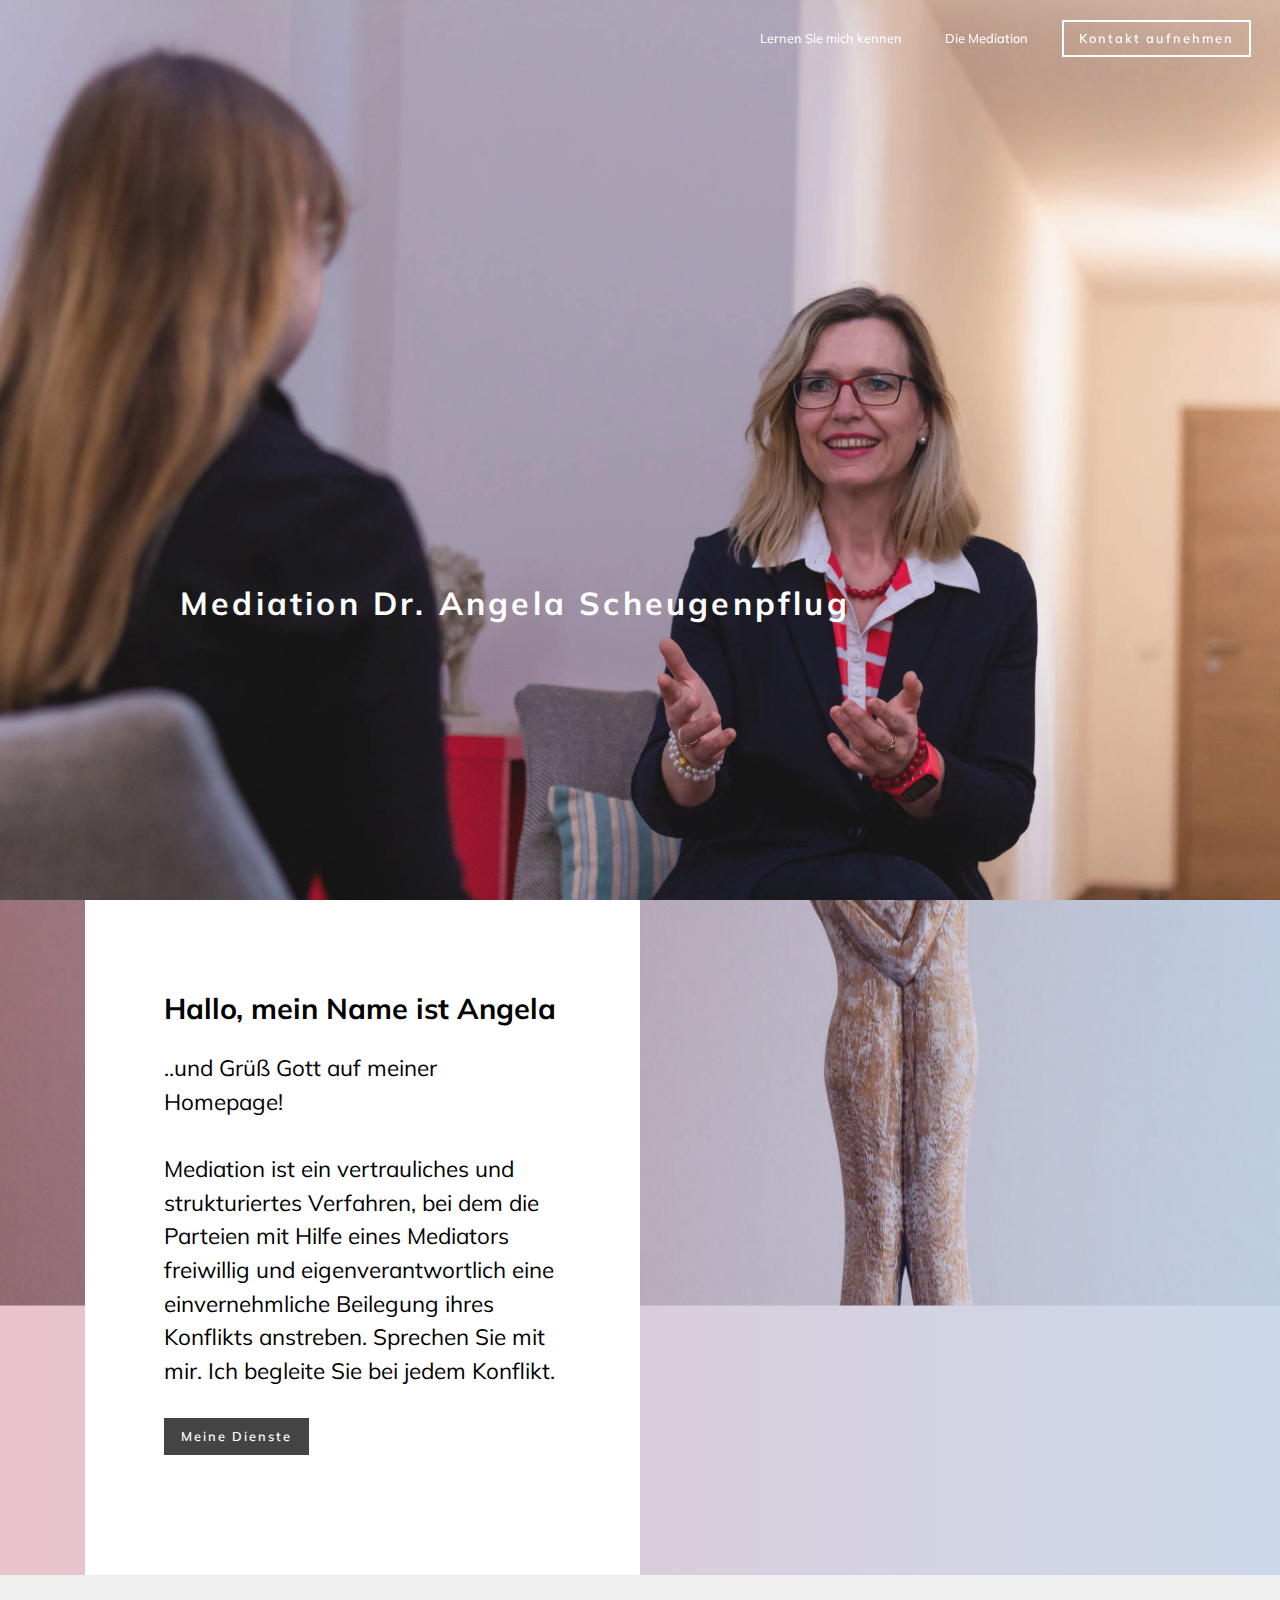
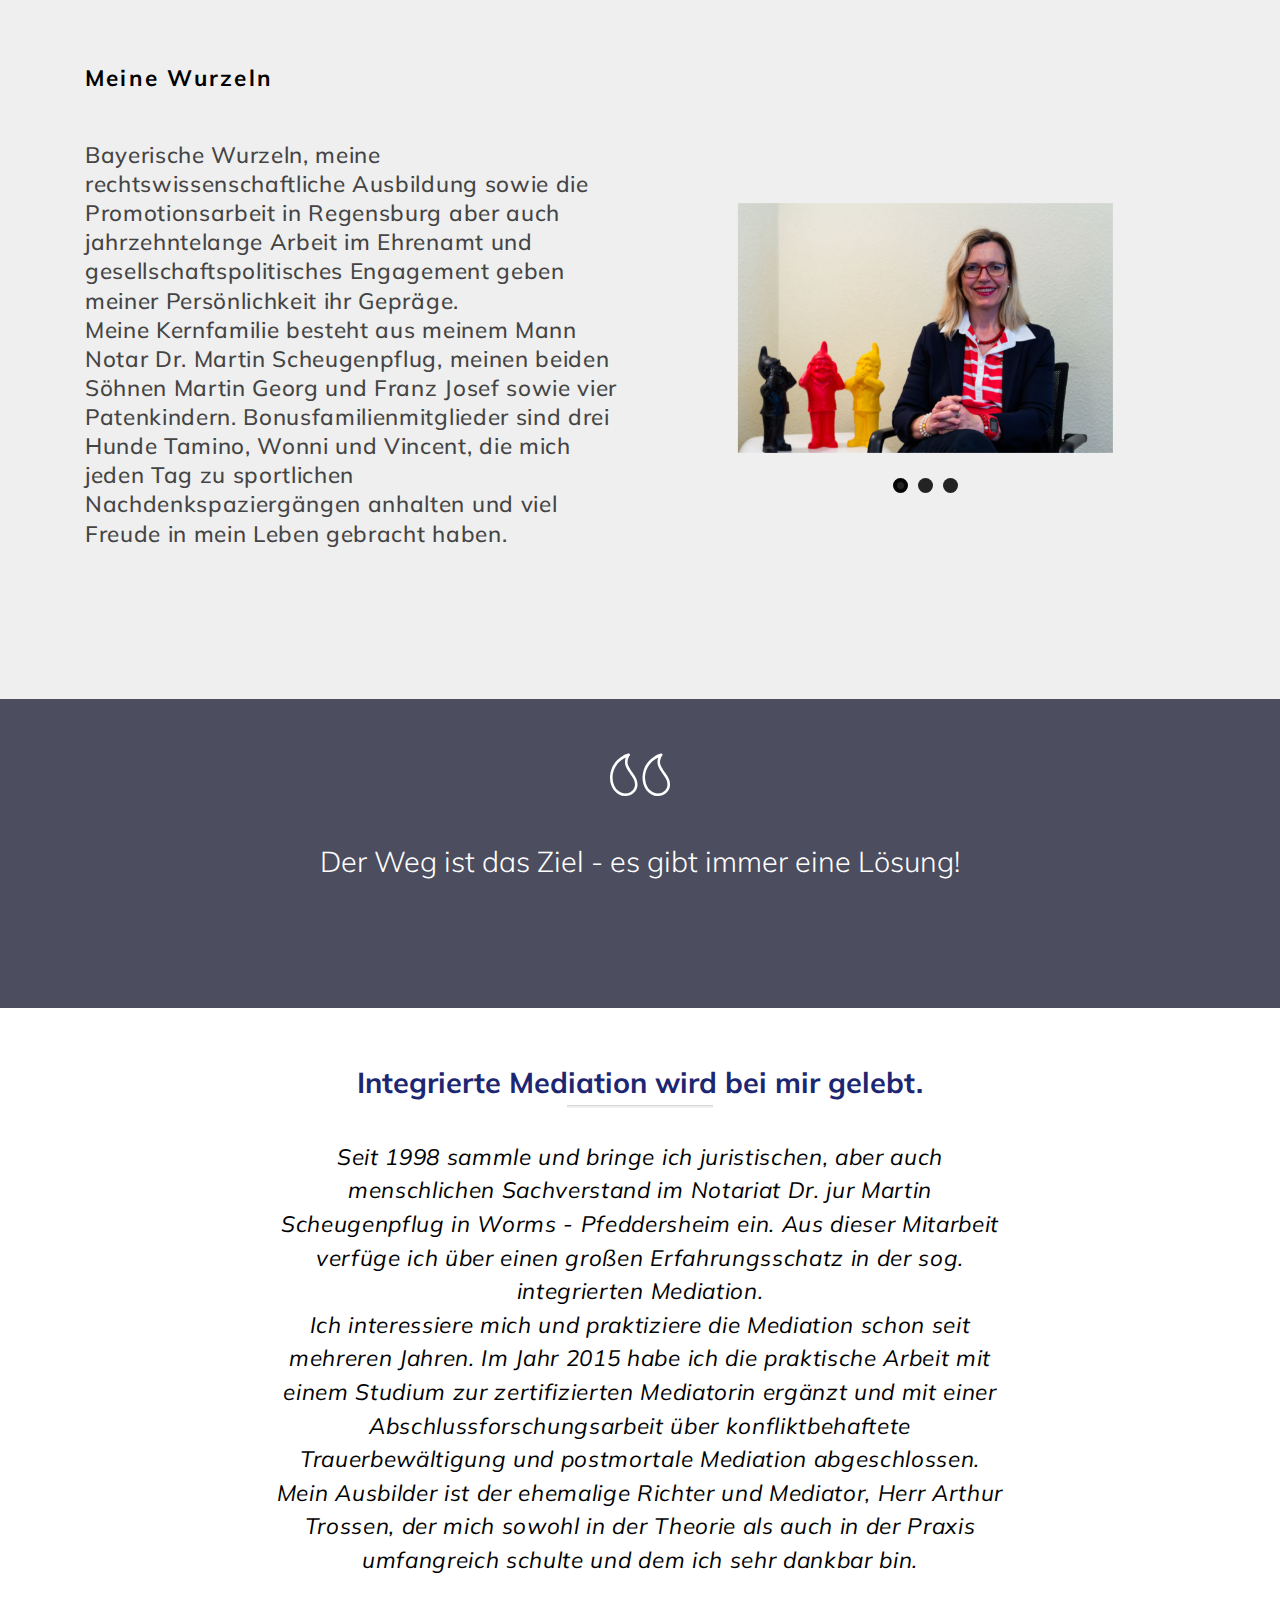
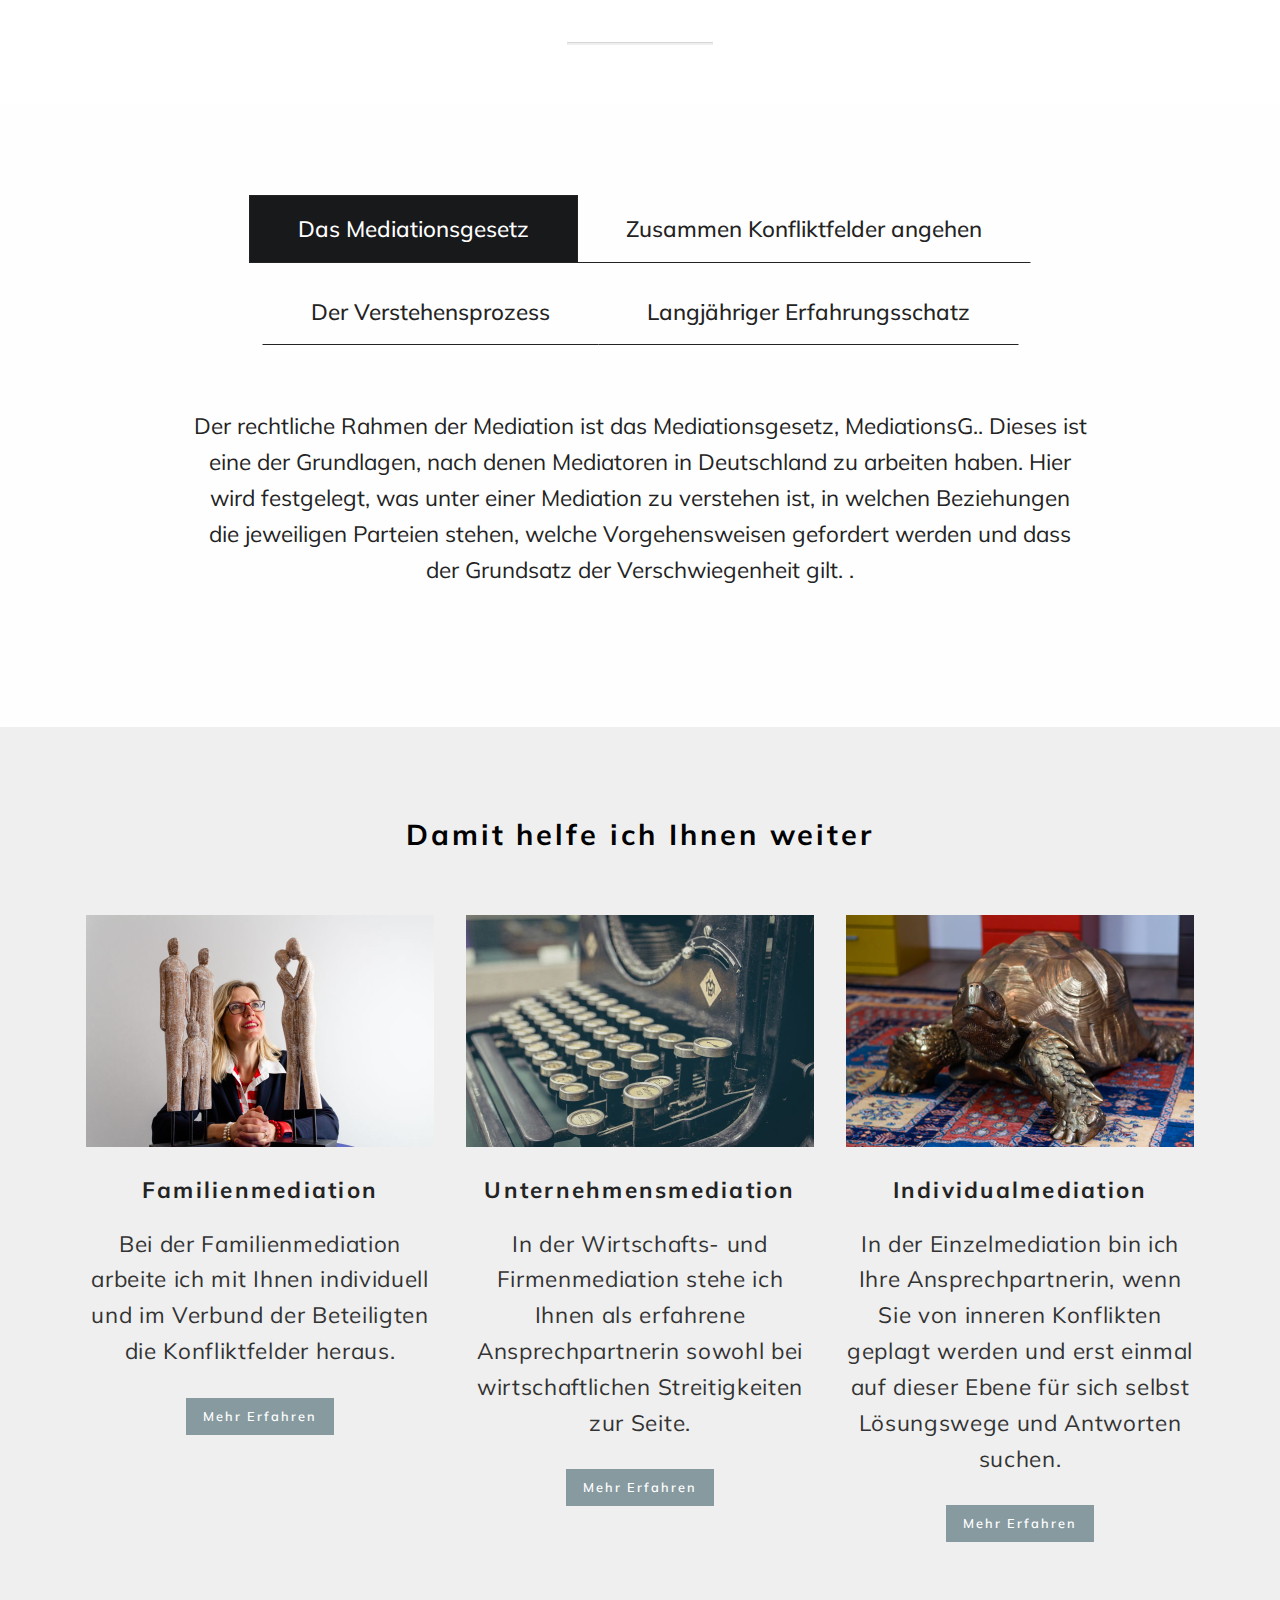
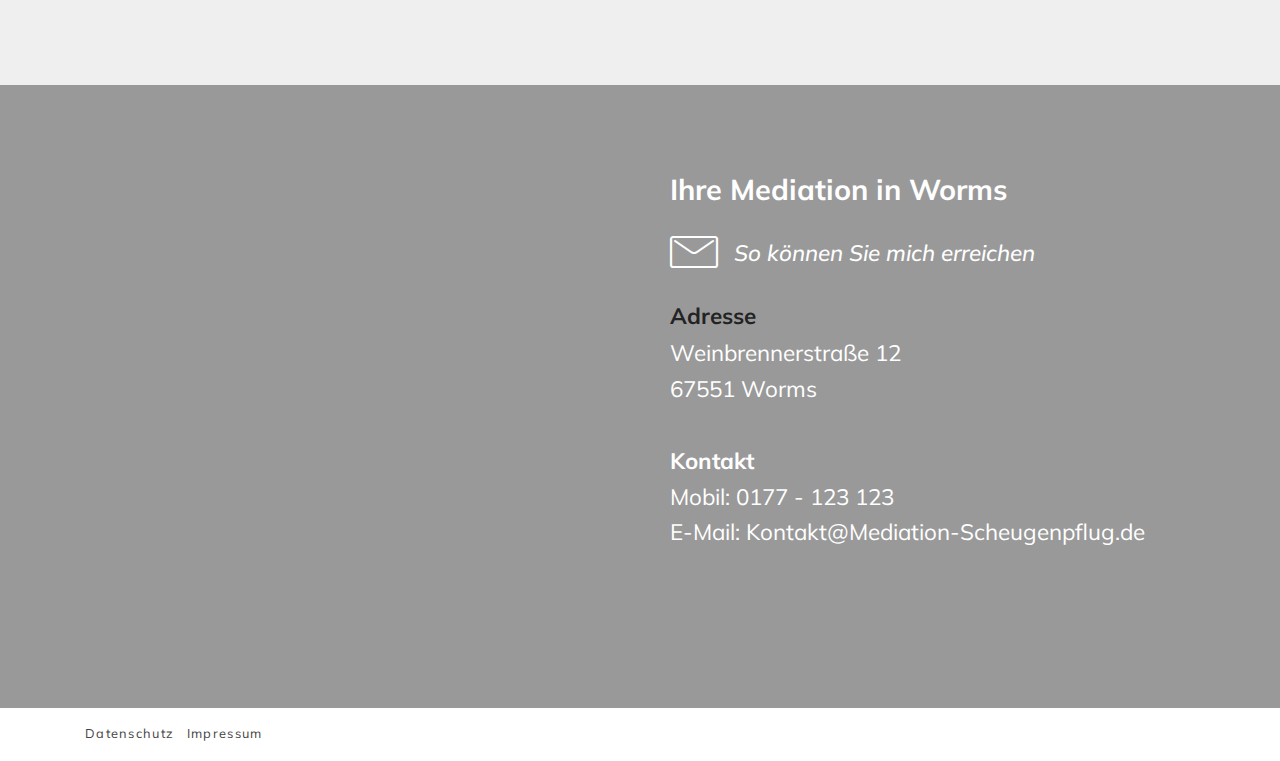
==== commit 822ffdb9: "create github pages" ====
--- a/index.html
+++ b/index.html
@@ -313,7 +313,7 @@
                         </p>
                           
                     </div>
-                    <div class="mbr-section-btn"><a href="page1.html" class="btn btn-warning display-4">MEHR LESEN</a></div>  
+                    <div class="mbr-section-btn"><a href="page1.html" class="btn btn-warning display-4">Mehr Erfahren</a></div>  
                 </div>
             </div>
         
@@ -328,7 +328,7 @@
                         <p class="mbr-text mbr-fonts-style display-7">
                             In der Wirtschafts- und Firmenmediation stehe ich Ihnen als erfahrene Ansprechpartnerin sowohl bei wirtschaftlichen Streitigkeiten zur Seite.</p>
                     </div>
-                    <div class="mbr-section-btn"><a href="page2.html" class="btn btn-warning display-4">MEHR LESEN</a></div>  
+                    <div class="mbr-section-btn"><a href="page2.html" class="btn btn-warning display-4">Mehr Erfahren</a></div>  
                 </div>
             </div>
         
@@ -344,7 +344,7 @@
                         </p>
                           
                     </div>
-                    <div class="mbr-section-btn"><a href="page4.html" class="btn btn-warning display-4">MEHR LESEN</a></div>  
+                    <div class="mbr-section-btn"><a href="page4.html" class="btn btn-warning display-4">Mehr Erfahren</a></div>  
                 </div>
             </div>
         
--- a/assets/mobirise/css/mbr-additional.css
+++ b/assets/mobirise/css/mbr-additional.css
@@ -1768,6 +1768,7 @@
 }
 .cid-rGiYFpyI8a .mbr-text {
   text-align: center;
+  color: #000000;
 }
 .cid-rGiYM2U1Jb {
   padding-top: 60px;
@@ -1788,7 +1789,7 @@
   background-color: #efefef;
 }
 .cid-rGhwKLk0IG .mbr-text {
-  color: #767676;
+  color: #000000;
   letter-spacing: 0.03em;
   text-align: center;
 }
@@ -2255,6 +2256,7 @@
 }
 .cid-rGhAuR8AuP .mbr-text DIV {
   text-align: center;
+  color: #444444;
 }
 .cid-rGhAuR8AuP .mbr-text {
   text-align: center;
@@ -2688,7 +2690,7 @@
 }
 .cid-rGiTPhnhtu .mbr-text {
   text-align: center;
-  color: #767676;
+  color: #000000;
 }
 .cid-rGiSmgrwBd {
   padding-top: 90px;
@@ -2727,7 +2729,7 @@
 .cid-rGiUx45OcT .section-text {
   padding: 2rem 0;
   letter-spacing: 0.03em;
-  color: #767676;
+  color: #000000;
 }
 .cid-rGifKwpY4Z {
   padding-top: 90px;
@@ -3086,3 +3088,6 @@
 .cid-rGiL3CYcyg .mbr-text {
   text-align: center;
 }
+.cid-rGiL3CYcyg .mbr-text DIV {
+  text-align: left;
+}
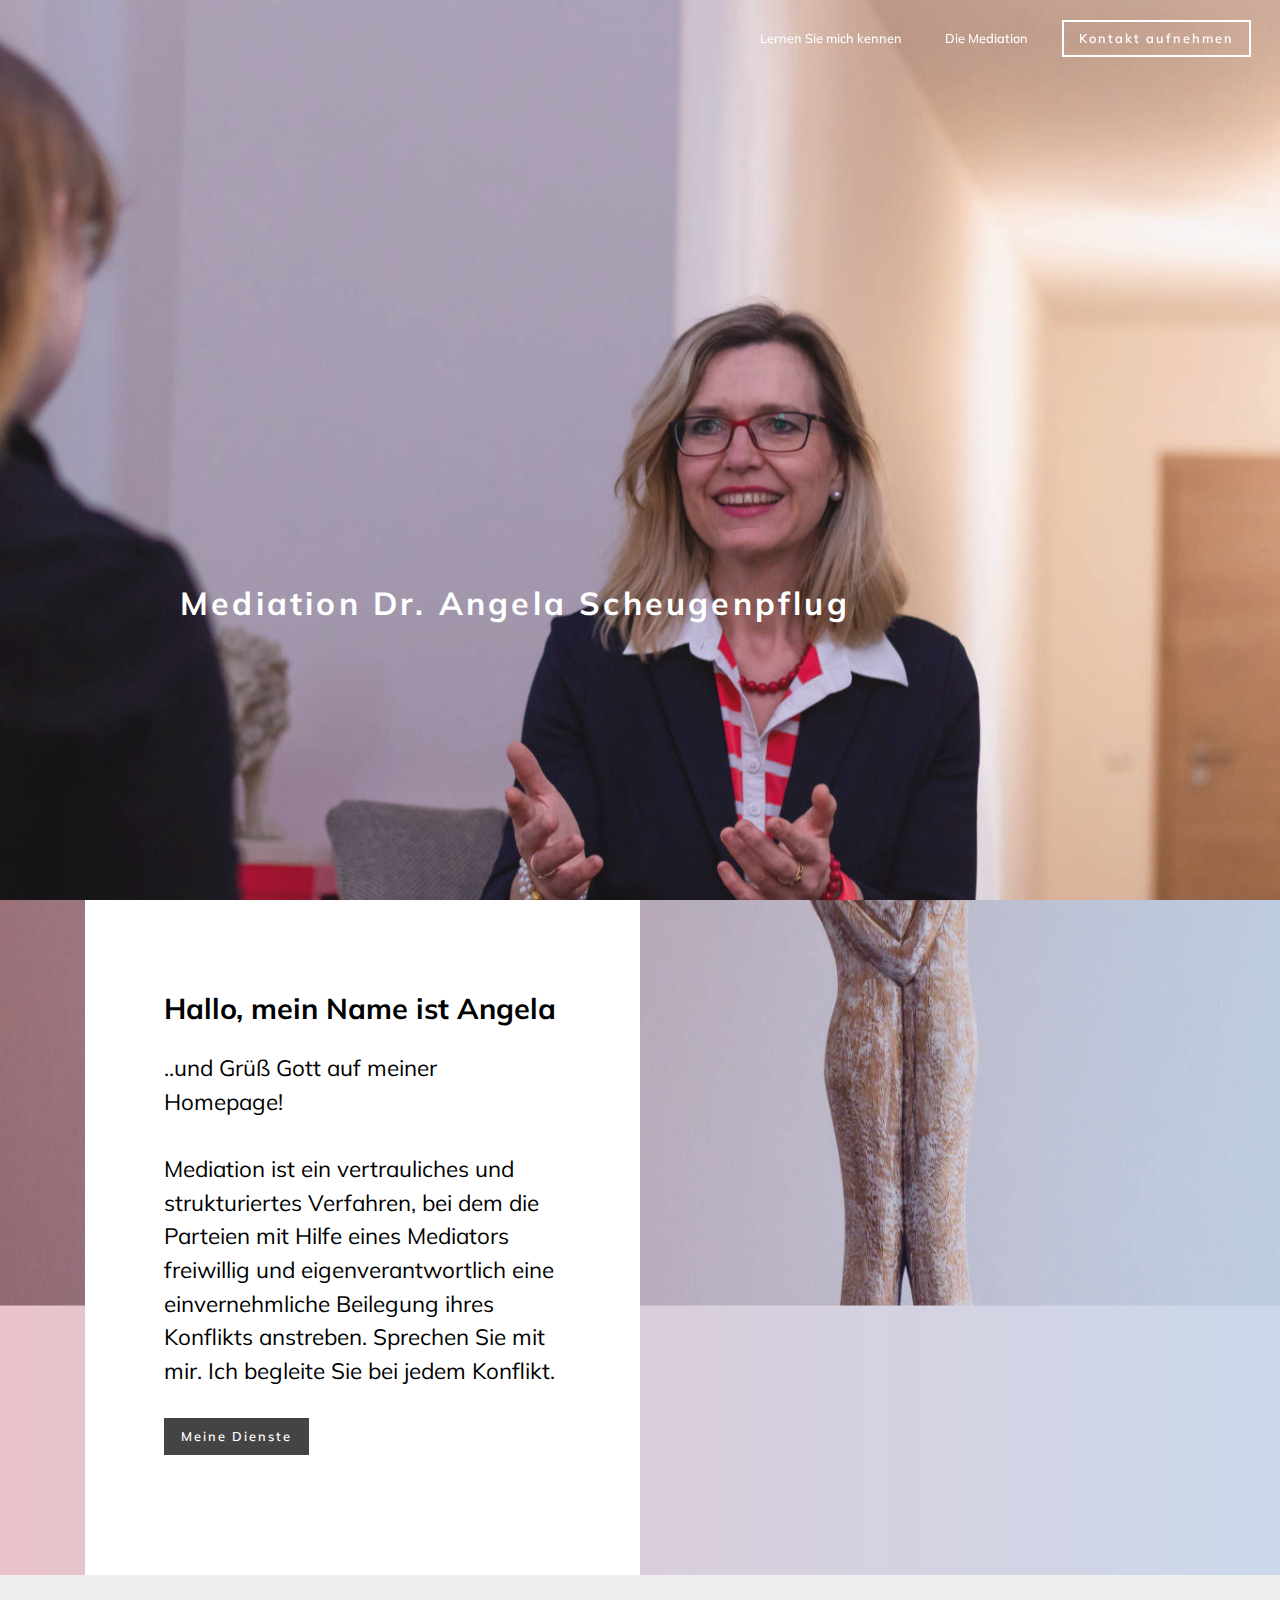
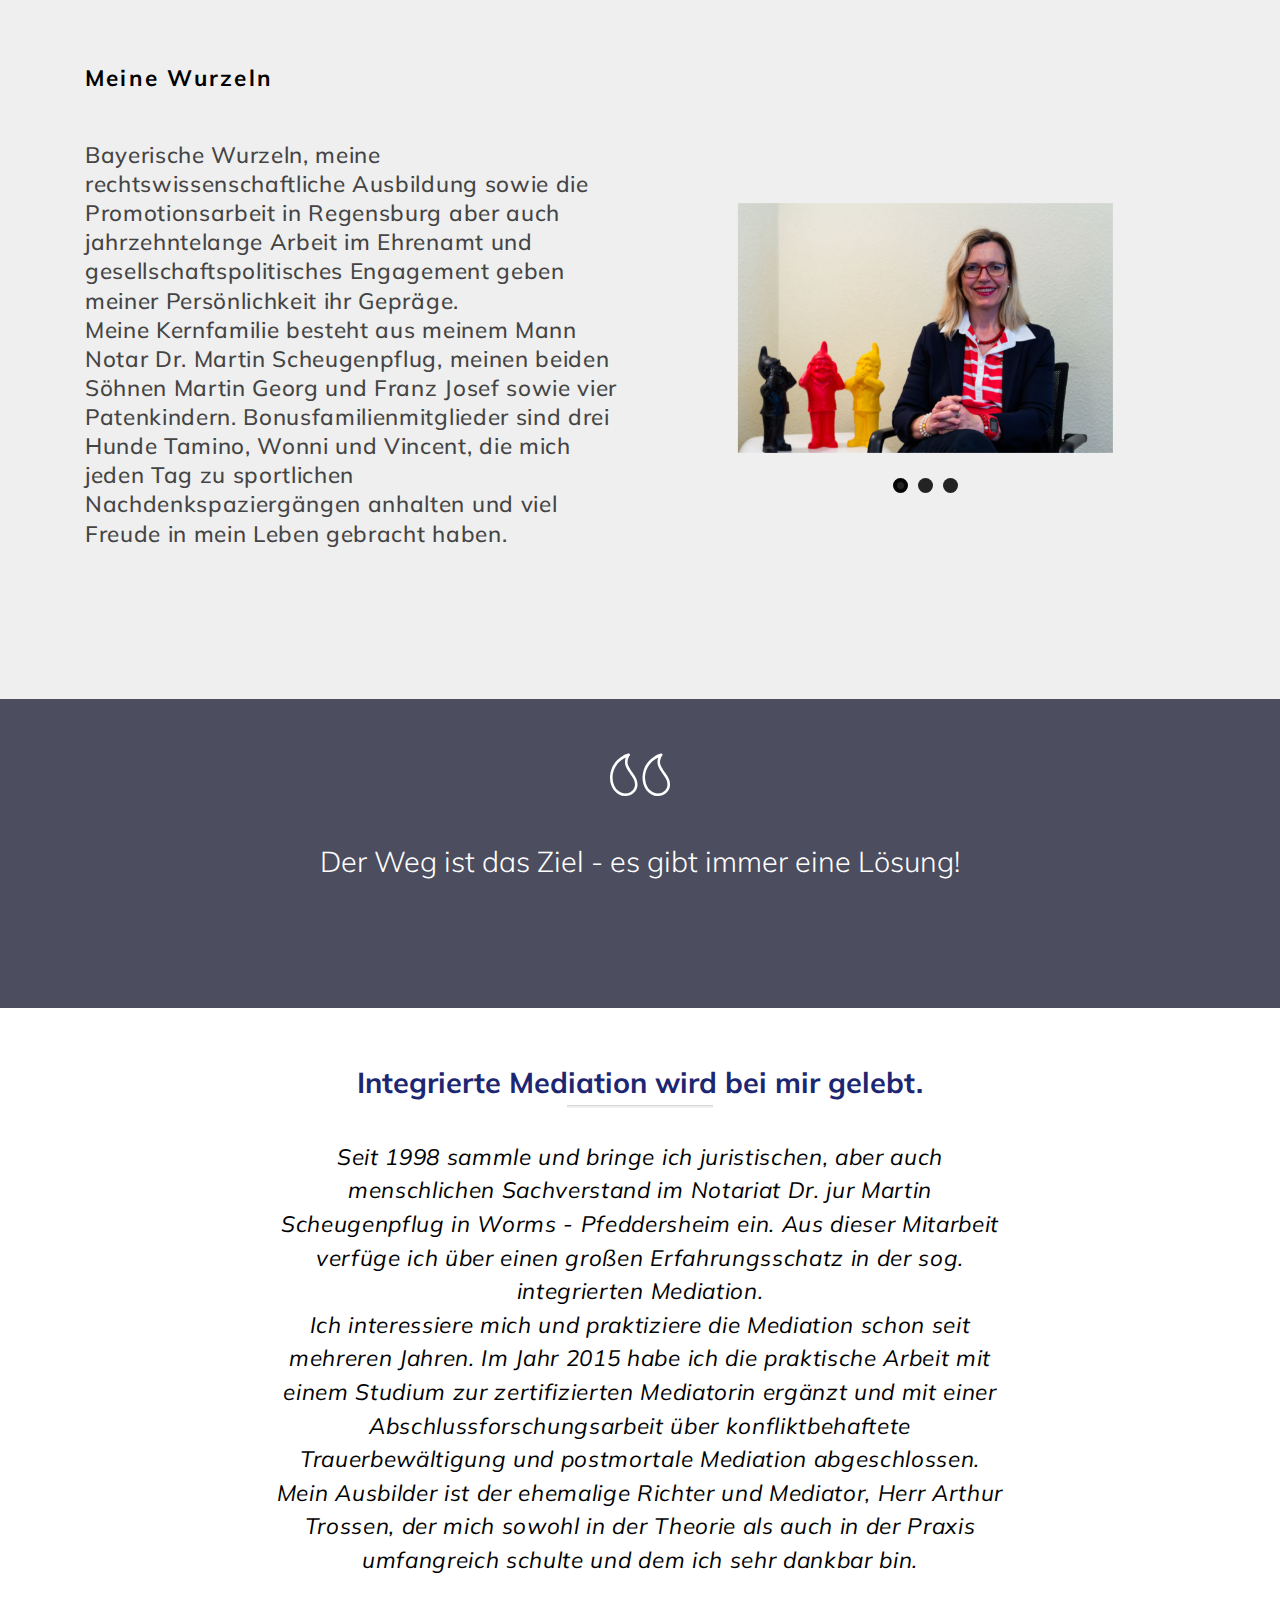
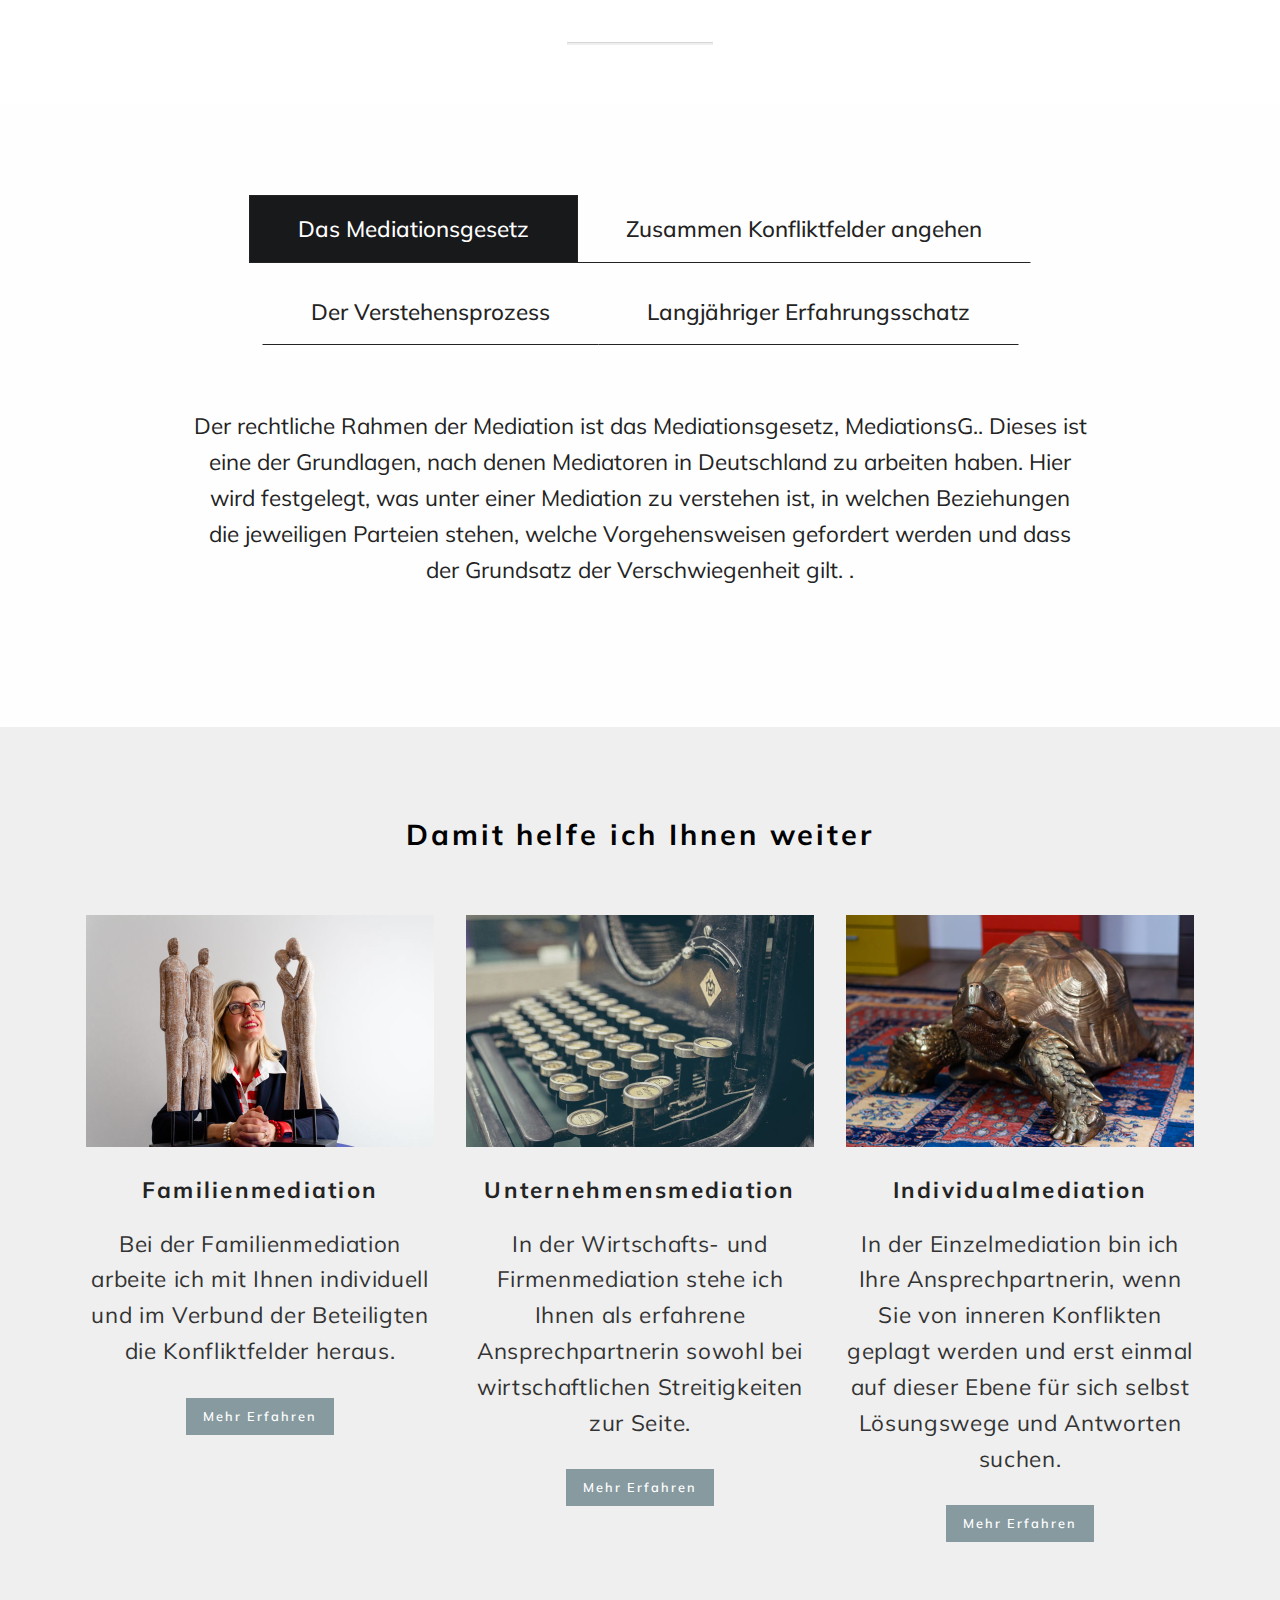
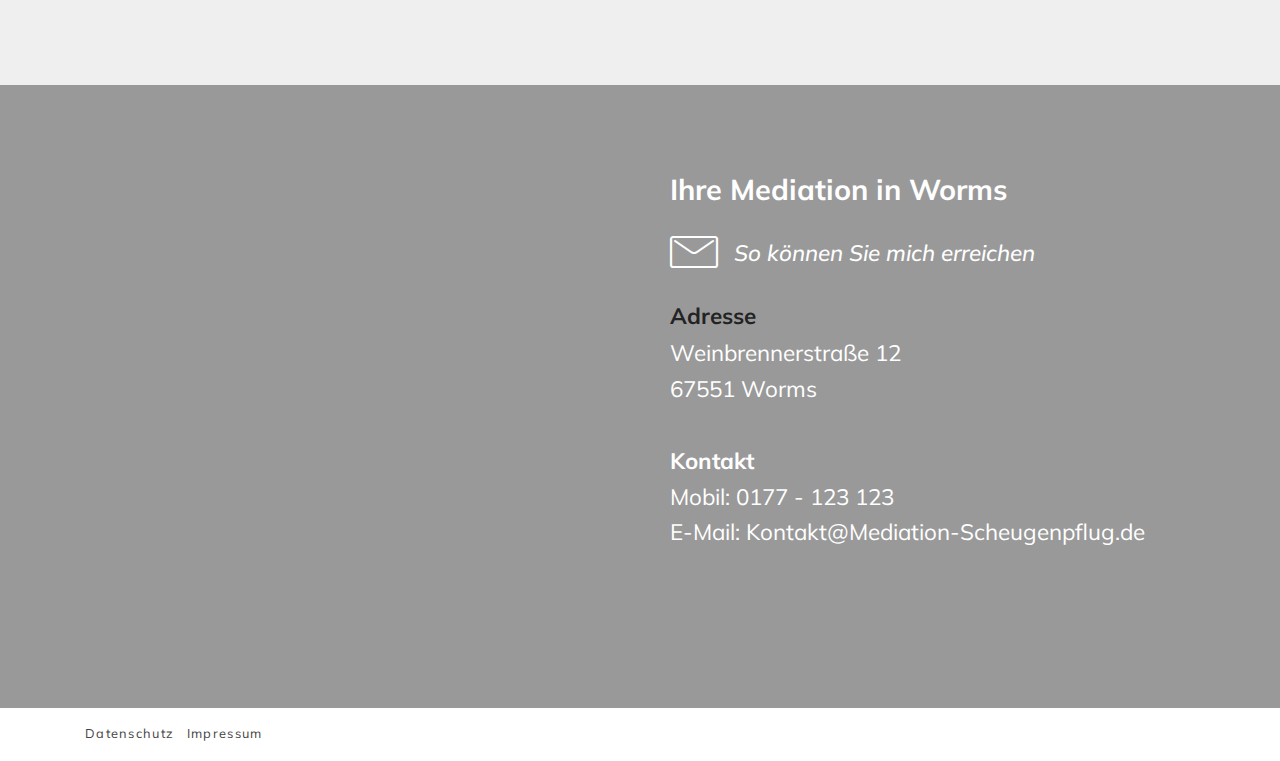
==== commit e008b6ba: "create github pages" ====
--- a/index.html
+++ b/index.html
@@ -41,9 +41,7 @@
             </div>
         </button>
       <div class="collapse navbar-collapse" id="navbarSupportedContent">
-            <ul class="navbar-nav nav-dropdown navbar-nav-top-padding" data-app-modern-menu="true"><li class="nav-item">
-                    <a class="nav-link link text-white display-4" href="index.html#slider1-1z">Lernen Sie mich kennen</a>
-                </li>
+            <ul class="navbar-nav nav-dropdown navbar-nav-top-padding" data-app-modern-menu="true"><li class="nav-item"><a class="nav-link link text-white display-4" href="#top">Lernen Sie mich kennen</a></li>
                 <li class="nav-item">
                     <a class="nav-link link text-white display-4" href="index.html#features3-r">Die Mediation</a>
                 </li></ul>
@@ -263,8 +261,9 @@
                         <div class="row">
                             <div class="col-md-12">
                                 <p class="mbr-text py-5 mbr-fonts-style display-7">
-                                    Mit meiner fachlichen und menschlichen Kompetenz bringe ich meinen wertvollen, langjährigen Erfahrungsschatz in folgenden Gebieten ein:
-                                </p>
+                                    Mit meiner fachlichen und menschlichen Kompetenz bringe ich meinen wertvollen, langjährigen Erfahrungsschatz in folgenden Gebieten ein:<br><strong>Paar- bzw. Familienmediation
+<br>Wirtschafts- und Firmenmediation
+<br>Individualmediation&nbsp;</strong><br></p>
                             </div>
                         </div>
                     </div>
--- a/assets/mobirise/css/mbr-additional.css
+++ b/assets/mobirise/css/mbr-additional.css
@@ -932,7 +932,7 @@
   width: 30px;
   height: 2px;
   border-right: 5px;
-  background-color: #c1c1c1;
+  background-color: #333333;
 }
 .cid-rqho1bOMmb button.navbar-toggler .hamburger span:nth-child(1) {
   top: 0;
@@ -1004,7 +1004,7 @@
   color: #000000 !important;
 }
 .cid-rqhodwtAsy {
-  background-image: url("../../../assets/images/20190611-scheugenpflug-87-2000x1333.jpg");
+  background-image: url("../../../assets/images/20190611-scheugenpflug-90-2000x1333.jpg");
 }
 .cid-rqhodwtAsy .mbr-section-title {
   letter-spacing: .1em;
@@ -1686,7 +1686,7 @@
   width: 30px;
   height: 2px;
   border-right: 5px;
-  background-color: #c1c1c1;
+  background-color: #333333;
 }
 .cid-rqho1bOMmb button.navbar-toggler .hamburger span:nth-child(1) {
   top: 0;
@@ -1902,6 +1902,54 @@
 .cid-rGhyA5Dn5m B {
   color: #efefef;
 }
+.cid-rGt6dQcYfd {
+  padding-top: 15px;
+  padding-bottom: 0px;
+  background-color: #ffffff;
+}
+.cid-rGt6dQcYfd .mbr-text {
+  color: #444;
+  letter-spacing: 0.1em;
+}
+.cid-rGt6dQcYfd .social-list {
+  display: flex;
+  padding-left: 0;
+  margin-bottom: 0;
+  list-style: none;
+  flex-wrap: wrap;
+  justify-content: flex-end;
+  -webkit-justify-content: flex-end;
+}
+.cid-rGt6dQcYfd .social-list .mbr-iconfont-social {
+  font-size: 1.1rem;
+  color: black;
+}
+.cid-rGt6dQcYfd .social-list .soc-item {
+  margin: 0 .5rem;
+}
+.cid-rGt6dQcYfd .social-list a {
+  margin: 0;
+  -webkit-transition: .2s linear;
+  transition: .2s linear;
+}
+.cid-rGt6dQcYfd .social-list a:hover {
+  opacity: .4;
+}
+@media (max-width: 991px) {
+  .cid-rGt6dQcYfd .social-list {
+    justify-content: center;
+    -webkit-justify-content: center;
+  }
+}
+.cid-rGt6dQcYfd .media-container-row > div {
+  padding: 0px;
+}
+@media (max-width: 991px) {
+  .cid-rGt6dQcYfd .mbr-text {
+    text-align: center !important;
+    padding-bottom: 1.5rem;
+  }
+}
 .cid-rqho1bOMmb .nav-item:focus,
 .cid-rqho1bOMmb .nav-link:focus {
   outline: none;
@@ -1909,12 +1957,12 @@
 .cid-rqho1bOMmb .navbar {
   min-height: 77px;
   transition: all .3s;
-  background: #c1c1c1;
+  background: #ffffff;
   background: none;
 }
 .cid-rqho1bOMmb .navbar.opened {
   transition: all .3s;
-  background: #c1c1c1 !important;
+  background: #ffffff !important;
 }
 .cid-rqho1bOMmb .navbar .dropdown-item {
   padding: .25rem 1.5rem;
@@ -1997,7 +2045,7 @@
   }
 }
 .cid-rqho1bOMmb .navbar.navbar-short {
-  background: #c1c1c1 !important;
+  background: #ffffff !important;
   min-height: 60px;
 }
 .cid-rqho1bOMmb .navbar.navbar-short .navbar-logo img {
@@ -2037,7 +2085,7 @@
   padding: 0.667em 1.667em;
 }
 .cid-rqho1bOMmb .navbar.navbar-expand-lg .dropdown .dropdown-menu {
-  background: #c1c1c1;
+  background: #ffffff;
 }
 .cid-rqho1bOMmb .navbar.navbar-expand-lg .dropdown .dropdown-menu .dropdown-submenu {
   margin: 0;
@@ -2067,7 +2115,7 @@
   width: 30px;
   height: 2px;
   border-right: 5px;
-  background-color: #c1c1c1;
+  background-color: #ffffff;
 }
 .cid-rqho1bOMmb button.navbar-toggler .hamburger span:nth-child(1) {
   top: 0;
@@ -2136,7 +2184,7 @@
 .cid-rqho1bOMmb .nav-link:hover,
 .cid-rqho1bOMmb .dropdown-item:hover,
 .cid-rqho1bOMmb .icons-menu .mbr-iconfont:hover {
-  color: #000000 !important;
+  color: #c1c1c1 !important;
 }
 .cid-rGhySa2xNM {
   background-image: url("../../../assets/images/mbr-1-1620x1080.jpg");
@@ -2367,6 +2415,54 @@
 .cid-rGhyXJbfdY B {
   color: #efefef;
 }
+.cid-rGt64OVHc7 {
+  padding-top: 15px;
+  padding-bottom: 0px;
+  background-color: #ffffff;
+}
+.cid-rGt64OVHc7 .mbr-text {
+  color: #444;
+  letter-spacing: 0.1em;
+}
+.cid-rGt64OVHc7 .social-list {
+  display: flex;
+  padding-left: 0;
+  margin-bottom: 0;
+  list-style: none;
+  flex-wrap: wrap;
+  justify-content: flex-end;
+  -webkit-justify-content: flex-end;
+}
+.cid-rGt64OVHc7 .social-list .mbr-iconfont-social {
+  font-size: 1.1rem;
+  color: black;
+}
+.cid-rGt64OVHc7 .social-list .soc-item {
+  margin: 0 .5rem;
+}
+.cid-rGt64OVHc7 .social-list a {
+  margin: 0;
+  -webkit-transition: .2s linear;
+  transition: .2s linear;
+}
+.cid-rGt64OVHc7 .social-list a:hover {
+  opacity: .4;
+}
+@media (max-width: 991px) {
+  .cid-rGt64OVHc7 .social-list {
+    justify-content: center;
+    -webkit-justify-content: center;
+  }
+}
+.cid-rGt64OVHc7 .media-container-row > div {
+  padding: 0px;
+}
+@media (max-width: 991px) {
+  .cid-rGt64OVHc7 .mbr-text {
+    text-align: center !important;
+    padding-bottom: 1.5rem;
+  }
+}
 .cid-rGifKuVTiZ .nav-item:focus,
 .cid-rGifKuVTiZ .nav-link:focus {
   outline: none;
@@ -2532,7 +2628,7 @@
   width: 30px;
   height: 2px;
   border-right: 5px;
-  background-color: #c1c1c1;
+  background-color: #333333;
 }
 .cid-rGifKuVTiZ button.navbar-toggler .hamburger span:nth-child(1) {
   top: 0;
@@ -2837,6 +2933,54 @@
 .cid-rGifKwpY4Z B {
   color: #efefef;
 }
+.cid-rGt6bw60pr {
+  padding-top: 15px;
+  padding-bottom: 0px;
+  background-color: #ffffff;
+}
+.cid-rGt6bw60pr .mbr-text {
+  color: #444;
+  letter-spacing: 0.1em;
+}
+.cid-rGt6bw60pr .social-list {
+  display: flex;
+  padding-left: 0;
+  margin-bottom: 0;
+  list-style: none;
+  flex-wrap: wrap;
+  justify-content: flex-end;
+  -webkit-justify-content: flex-end;
+}
+.cid-rGt6bw60pr .social-list .mbr-iconfont-social {
+  font-size: 1.1rem;
+  color: black;
+}
+.cid-rGt6bw60pr .social-list .soc-item {
+  margin: 0 .5rem;
+}
+.cid-rGt6bw60pr .social-list a {
+  margin: 0;
+  -webkit-transition: .2s linear;
+  transition: .2s linear;
+}
+.cid-rGt6bw60pr .social-list a:hover {
+  opacity: .4;
+}
+@media (max-width: 991px) {
+  .cid-rGt6bw60pr .social-list {
+    justify-content: center;
+    -webkit-justify-content: center;
+  }
+}
+.cid-rGt6bw60pr .media-container-row > div {
+  padding: 0px;
+}
+@media (max-width: 991px) {
+  .cid-rGt6bw60pr .mbr-text {
+    text-align: center !important;
+    padding-bottom: 1.5rem;
+  }
+}
 .cid-rqho1bOMmb .nav-item:focus,
 .cid-rqho1bOMmb .nav-link:focus {
   outline: none;
@@ -3002,7 +3146,7 @@
   width: 30px;
   height: 2px;
   border-right: 5px;
-  background-color: #c1c1c1;
+  background-color: #333333;
 }
 .cid-rqho1bOMmb button.navbar-toggler .hamburger span:nth-child(1) {
   top: 0;
@@ -3073,6 +3217,26 @@
 .cid-rqho1bOMmb .icons-menu .mbr-iconfont:hover {
   color: #000000 !important;
 }
+.cid-rGt6sGviGO {
+  padding-top: 90px;
+  padding-bottom: 90px;
+  background-image: url("../../../assets/images/04.jpg");
+}
+.cid-rGt6sGviGO .mbr-text {
+  color: #ffffff;
+  letter-spacing: 0.03em;
+  line-height: 1.8;
+}
+.cid-rGt6sGviGO .card-img span {
+  font-size: 80px;
+  color: #ffffff;
+}
+.cid-rGt6sGviGO .card-title {
+  margin-bottom: 2rem;
+  text-align: center;
+  color: #ffffff;
+  letter-spacing: 0.1em;
+}
 .cid-rGiL3CYcyg {
   padding-top: 0px;
   padding-bottom: 60px;
@@ -3090,4 +3254,5 @@
 }
 .cid-rGiL3CYcyg .mbr-text DIV {
   text-align: left;
-}
+  color: #465052;
+}
